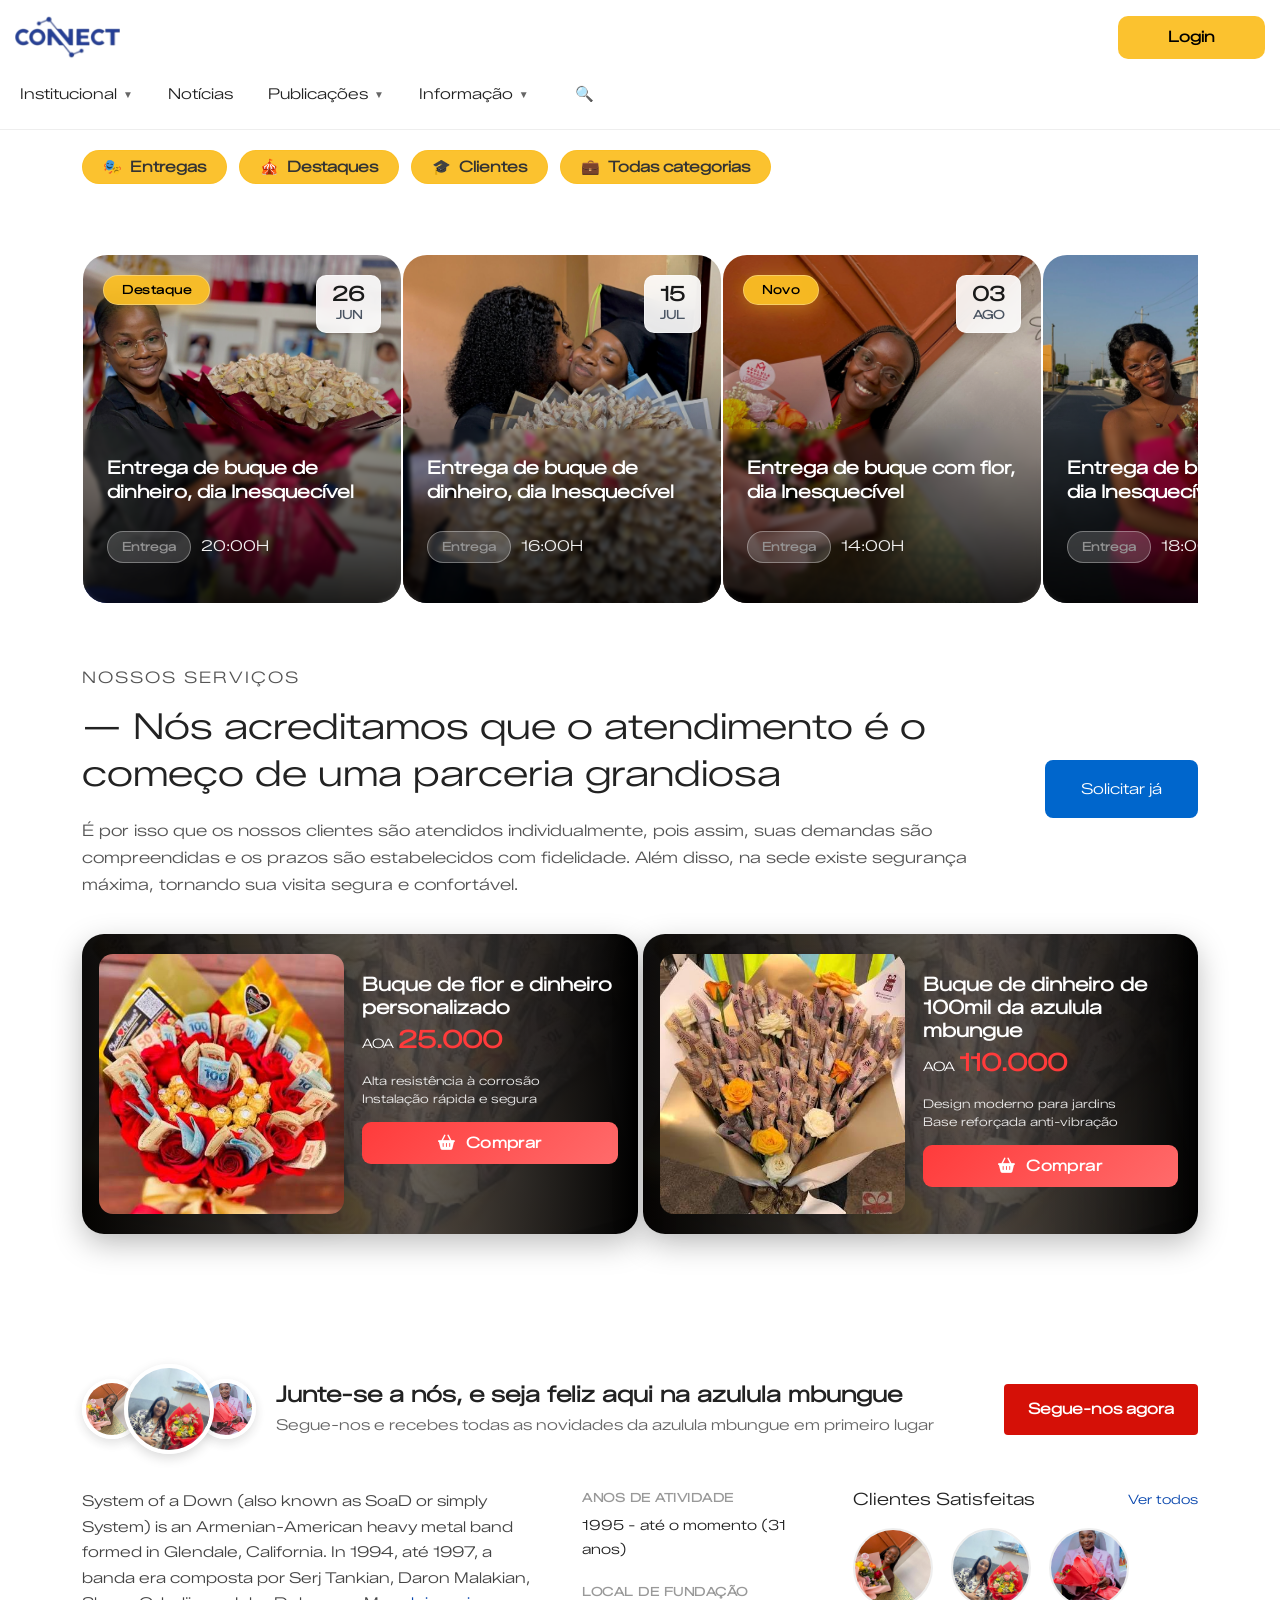
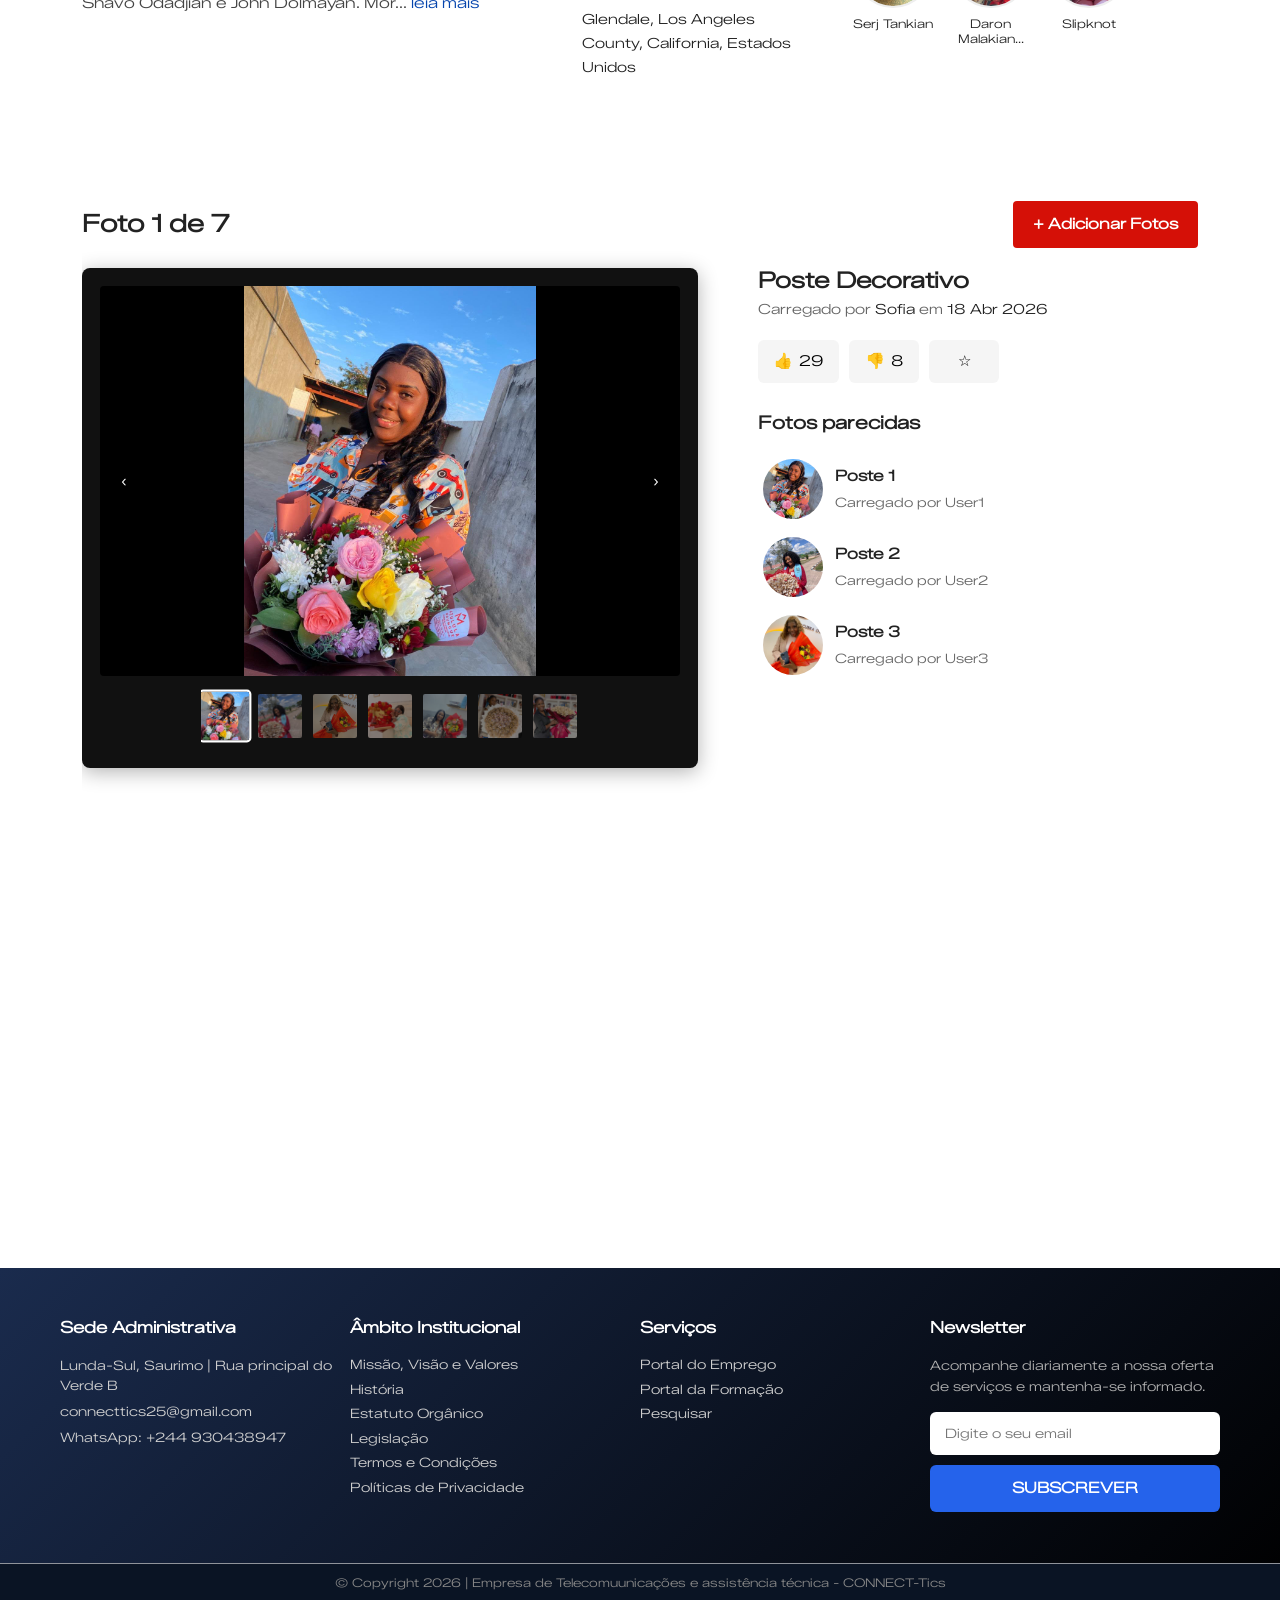
==== index.html @ 7c12ccb7 "Update index.html" ====
<!DOCTYPE html>
<html lang="pt">

<head>
    <meta charset="UTF-8">
    <meta name="viewport" content="width=device-width, initial-scale=1.0">
    <title>Azulula Mbunbue -site</title>
    <link rel="stylesheet" href="assets/css/main.css">

    <link rel="stylesheet" href="https://cdnjs.cloudflare.com/ajax/libs/font-awesome/6.5.0/css/all.min.css">
    <link rel="stylesheet" href="style.css">
</head>
</head>

<body>
    <!-------------------------------------------------------------------------
    -----Logo + Login----------- 
    --------------------------------------------------------------------------->
    <div class="top-bar">
        <div class="logo">
            <img src="assets/img/logo/connect.png" width="">
        </div>
        <button class="btn-login">Login</button>
    </div>





    <!-------------------------------------------------------------------------
    -----Menu + Pesquisa----------- 
    --------------------------------------------------------------------------->
    <div class="nav-bar">
        <button class="menu-btn" onclick="abrirMenu()">
            <span class="hamburger">☰</span>
            <span></span>
        </button>


        <!-------------------------------------------------------------------------
        -----Menu Horizontal Desktop - só aparece no PC----------- 
        --------------------------------------------------------------------------->
        <div class="menu-desktop">

            <div class="item">
                <button class="item-btn">Institucional <span class="arrow">▼</span></button>
                <div class="submenu">
                    <a href="#">Quem Somos</a>
                </div>
            </div>

            <div class="item">
                <button class="item-btn">Notícias</button>
            </div>

            <div class="item">
                <button class="item-btn">Publicações <span class="arrow">▼</span></button>
                <div class="submenu">
                    <a href="#">Legislações</a>
                    <a href="#">Agenda</a>
                </div>
            </div>

            <div class="item">
                <button class="item-btn">Informação <span class="arrow">▼</span></button>
                <div class="submenu">
                    <div class="item">
                        <button class="item-btn">Serviços para Empresa <span class="arrow">▶</span></button>
                        <div class="submenu"></div>
                    </div>
                    <div class="item">
                        <button class="item-btn">Serviços para Cidadão <span class="arrow">▶</span></button>
                        <div class="submenu">
                            <a href="#">Emprego ou Estágio</a>
                            <a href="#">Formação Profissional</a>
                            <a href="#">Carteira Profissional</a>
                        </div>
                    </div>
                    <div class="item">
                        <button class="item-btn">Serviços de Empreendedorismo <span class="arrow">▶</span></button>
                        <div class="submenu">
                            <a href="#">Serviços de Empreendedorismo e Inovação</a>
                            <a href="#">Rede de Centros de Empreendedorismo</a>
                        </div>
                    </div>
                </div>
            </div>

        </div>


        <!-------------------------------------------------------------------------
        -----Botão de pesquisar----------- 
        --------------------------------------------------------------------------->
        <button class="search-btn" onclick="toggleSearch()">🔍</button>
    </div>

    <!-------------------------------------------------------------------------
    -----Bloco de pesquisa - Modal----------- 
    --------------------------------------------------------------------------->
    <div class="search-block" id="searchBlock">
        <span class="search-close" id="closeSearch">&times;</span>

        <div class="search-wrapper">
            <h2>Olá, o que procuras aqui na azulula mbungue?</h2>

            <div class="search-box">
                <input type="text" class="search-input" placeholder="Escreve o que procuras?">
                <button class="search-icon-btn">🔍</button>
            </div>

            <div class="suggestions">
                <p>Como fazer o para ser cliente fiel neste portal?</p>
                <p>Como posso candidatar-me nesse portal?</p>
            </div>
        </div>
    </div>





    <!-------------------------------------------------------------------------
    -----Menu Lateral - só abre no tablet/celular----------- 
    --------------------------------------------------------------------------->
    <div class="overlay" id="overlay" onclick="fecharMenu(event)">
        <div class="menu-wrapper" onclick="event.stopPropagation()">

            <div class="menu-header">
                <div class="menu-title">MENU</div>
                <button class="close-btn" onclick="fecharMenu(event)">×</button>
            </div>

            <div class="menu-body">

                <div class="item">
                    <button class="item-btn" onclick="toggle(this)">Institucional <span class="arrow">▼</span></button>
                    <div class="submenu">
                        <a href="#">Quem Somos</a>
                    </div>
                </div>

                <div class="item">
                    <button class="item-btn" onclick="toggle(this)">Notícias <span class="arrow"
                            style="visibility:hidden">▼</span></button>
                </div>

                <div class="item">
                    <button class="item-btn" onclick="toggle(this)">Publicações <span class="arrow">▼</span></button>
                    <div class="submenu">
                        <a href="#">Legislações</a>
                        <a href="#">Agenda</a>
                    </div>
                </div>

                <div class="item">
                    <button class="item-btn" onclick="toggle(this)">Informaçao <span class="arrow">▼</span></button>
                    <div class="submenu">

                        <div class="item">
                            <button class="item-btn" onclick="toggle(this)">Serviços para Empresa <span
                                    class="arrow">▼</span></button>
                            <div class="submenu"></div>
                        </div>

                        <div class="item active">
                            <button class="item-btn" onclick="toggle(this)">Serviços para Cidadão <span
                                    class="arrow">▲</span></button>
                            <div class="submenu show">
                                <a href="#">Emprego ou Estágio</a>
                                <a href="#">Formação Profissional</a>
                                <a href="#">Carteira Profissional</a>
                            </div>
                        </div>

                        <div class="item">
                            <button class="item-btn" onclick="toggle(this)">Serviços de Empreendedorismo <span
                                    class="arrow">▼</span></button>
                            <div class="submenu">
                                <a href="#">Serviços de Empreendedorismo e Inovação</a>
                                <a href="#">Rede de Centros de Empreendedorismo</a>
                            </div>
                        </div>

                    </div>
                </div>

            </div>
        </div>
    </div>


    <!-------------------------------------------------------------------------
    -----Cointainer----------- 
    --------------------------------------------------------------------------->
    <div class="container">
        <!-------------------------------------------------------------------------
        -----Categorias Top----------- 
        --------------------------------------------------------------------------->
        <!-- Categorias deslizáveis -->
        <div class="categories-wrapper">
            <div class="categories" id="categories">
                <button class="cat-item active">
                    <span class="icon">🎭</span>
                    Entregas
                </button>
                <button class="cat-item">
                    <span class="icon">🎪</span>
                    Destaques
                </button>
                <button class="cat-item">
                    <span class="icon">🎓</span>
                    Clientes
                </button>
                <button class="cat-item">
                    <span class="icon">💼</span>
                    Todas categorias
                </button>
            </div>
        </div>



        <!-------------------------------------------------------------------------
        -----Cards post----------- 
        --------------------------------------------------------------------------->
        <section class="events-carousel">
            <div class="carousel-header">
                <h2></h2>
            </div>

            <div class="carousel-wrapper">
                <div class="carousel-track" id="carouselTrack">

                    <!-- CARD 1 -->
                    <div class="event-card">
                        <div class="card-image-wrapper">
                            <img src="assets/img/11.jpg"
                                alt="Festival de Jazz">
                        </div>
                        <div class="card-gradient"></div>
                        <span class="card-badge">Destaque</span>
                        <div class="card-date">
                            <span class="day">26</span>
                            <span class="month">JUN</span>
                        </div>
                        <div class="card-content">
                            <h3>Entrega de buque de dinheiro, dia Inesquecível</h3>
                            <div class="card-meta">
                                <span class="tag">Entrega</span>
                                <span>20:00H</span>
                            </div>
                        </div>
                    </div>

                    <!-- CARD 2 -->
                    <div class="event-card">
                        <div class="card-image-wrapper">
                            <img src="assets/img/12.jpg"
                                alt="Show Rock">
                        </div>
                        <div class="card-gradient"></div>
                        <div class="card-date">
                            <span class="day">15</span>
                            <span class="month">JUL</span>
                        </div>
                        <div class="card-content">
                            <h3>Entrega de buque de dinheiro, dia Inesquecível</h3>
                            <div class="card-meta">
                                <span class="tag">Entrega</span>
                                <span>16:00H</span>
                            </div>
                        </div>
                    </div>

                    <!-- CARD 3 -->
                    <div class="event-card">
                        <div class="card-image-wrapper">
                            <img src="assets/img/13.jpg"
                                alt="Festival">
                        </div>
                        <div class="card-gradient"></div>
                        <span class="card-badge">Novo</span>
                        <div class="card-date">
                            <span class="day">03</span>
                            <span class="month">AGO</span>
                        </div>
                        <div class="card-content">
                            <h3>Entrega de buque com flor, dia Inesquecível</h3>
                            <div class="card-meta">
                                <span class="tag">Entrega</span>
                                <span>14:00H</span>
                            </div>
                        </div>
                    </div>

                    <!-- CARD 4 -->
                    <div class="event-card">
                        <div class="card-image-wrapper">
                            <img src="assets/img/14.jpg" alt="Festa">
                        </div>
                        <div class="card-gradient"></div>
                        <div class="card-date">
                            <span class="day">20</span>
                            <span class="month">AGO</span>
                        </div>
                        <div class="card-content">
                            <h3>Entrega de buque de flor, dia Inesquecível</h3>
                            <div class="card-meta">
                                <span class="tag">Entrega</span>
                                <span>18:00H</span>
                            </div>
                        </div>
                    </div>

                </div>
            </div>

            <div class="carousel-dots" id="carouselDots"></div>
        </section>







        <div class="parceiros-fullone">
            <div class="parceiros-content p-contentOne">
                <div class="parceiros-texto">
                    <p class="tag">NOSSOS SERVIÇOS</p>
                    <h2>— Nós acreditamos que o atendimento é o começo de uma parceria grandiosa</h2>
                    <p>É por isso que os nossos clientes são atendidos individualmente, pois assim, suas demandas são
                        compreendidas e os prazos são estabelecidos com fidelidade. Além disso, na sede existe segurança
                        máxima, tornando sua visita segura e confortável.</p>
                </div>

                <button class="parceiros-btn" onclick="window.open('https://wa.me/+244930438947', '_blank')">
                    Solicitar já
                </button>
            </div>
        </div>







        <!-------------------------------------------------------------------------
        -----Cards post-gid----------- 
        --------------------------------------------------------------------------->
        <div class="post-grid">

            <!-- CARD 1: POSTE GALVANIZADO 9M -->
            <div class="post-card">
                <!-- Lado Esquerdo: Imagem -->
                <div class="post-image-wrap">
                    <div class="post-image-main">
                        <img id="mainImage1" src="assets/img/3.jpg" alt="Poste Galvanizado 9m">
                    </div>

                </div>

                <!-- Lado Direito: Conteúdo -->
                <div class="post-content">
                    <h2 class="post-title">Buque de flor e dinheiro personalizado</h2>
                    <p class="post-price">AOA <span>25.000</span></p>

                    <!--
                    <p class="post-section">Benefícios</p>
                    -->
                    <ul class="post-list">
                        <li>Alta resistência à corrosão</li>
                        <li>Instalação rápida e segura</li>
                    </ul>

                    <a href="https://wa.me/+244930438947?text=Olá! Quero fazer orçamento deste produto" target="_blank">
                        <button class="btn-post"> <i class="fa-solid fa-basket-shopping"></i> Comprar</button>
                    </a>
                </div>
            </div>

            <!-- CARD 2: POSTE DECORATIVO 6M -->
            <div class="post-card">
                <!-- Lado Esquerdo: Imagem -->
                <div class="post-image-wrap">
                    <div class="post-image-main">
                        <img id="mainImage2" src="assets/img/4.jpg" alt="Poste Decorativo 6m">
                    </div>

                </div>

                <!-- Lado Direito: Conteúdo -->
                <div class="post-content">
                    <h2 class="post-title">Buque de dinheiro de 100mil da azulula mbungue</h2>
                    <p class="post-price">AOA <span>110.000</span></p>

                    <!--
                    <p class="post-section">Benefícios</p>
                    -->
                    <ul class="post-list">
                        <li>Design moderno para jardins</li>
                        <li>Base reforçada anti-vibração</li>
                    </ul>

                    <a href="https://wa.me/+244930438947?text=Olá! Quero fazer orçamento deste produto" target="_blank">
                        <button class="btn-post"> <i class="fa-solid fa-basket-shopping"></i> Comprar</button>
                    </a>
                </div>
            </div>

        </div>





        <section class="lastfm-section">
            <div class="lastfm-header">
                <div class="avatar-grupo">
                    <img src="assets/img/13.jpg?img=7" alt="Cliente 1" class="avatar lateral">
                    <img src="assets/img/19.jpg?img=8" alt="Cliente principal" class="avatar centro">
                    <img src="assets/img/20.jpg?img=9" alt="Cliente 3" class="avatar lateral">
                </div>
                <div class="lastfm-titulo">
                    <h2>Junte-se a nós, e seja feliz aqui na azulula mbungue</h2>
                    <p>Segue-nos e recebes todas as novidades da azulula mbungue em primeiro lugar</p>
                </div>
                <button class="lastfm-btn">Segue-nos agora</button>
            </div>

            <div class="lastfm-conteudo">
                <div class="lastfm-texto">
                    <p>System of a Down (also known as SoaD or simply System) is an Armenian-American heavy metal band
                        formed in Glendale, California. In 1994, até 1997, a banda era composta por Serj Tankian, Daron
                        Malakian, Shavo Odadjian e John Dolmayan. Mor... <a href="#">leia mais</a></p>
                </div>

                <div class="lastfm-info">
                    <div class="info-item">
                        <strong>Anos de atividade</strong>
                        <span>1995 - até o momento (31 anos)</span>
                    </div>
                    <div class="info-item">
                        <strong>Local de fundação</strong>
                        <span>Glendale, Los Angeles County, California, Estados Unidos</span>
                    </div>
                </div>

                <div class="lastfm-parecido">
                    <div class="parecido-header">
                        <h3>Clientes Satisfeitas</h3>
                        <a href="#">Ver todos</a>
                    </div>
                    <div class="parecido-cards">
                        <div class="parecido-card">
                            <img src="assets/img/13.jpg?img=4" alt="Serj Tankian">
                            <p>Serj Tankian</p>
                        </div>
                        <div class="parecido-card">
                            <img src="assets/img/19.jpg?img=5" alt="Daron Malakian">
                            <p>Daron Malakian...</p>
                        </div>
                        <div class="parecido-card">
                            <img src="assets/img/20.jpg?img=6" alt="Slipknot">
                            <p>Slipknot</p>
                        </div>
                    </div>
                </div>
            </div>
        </section>

        <script>
            // Animação ao rolar
            const lastfmSection = document.querySelector('.lastfm-section');
            window.addEventListener('scroll', () => {
                const posicao = lastfmSection.getBoundingClientRect().top;
                const tela = window.innerHeight;
                if (posicao < tela - 150) {
                    lastfmSection.classList.add('aparecer');
                }
            });
        </script>












        <section class="foto-viewer">
            <!-- HEADER: só contador + botão -->
            <div class="foto-header">
                <h2 id="contador-fotos">Foto 1 de 8</h2>
                <button class="btn-add">+ Adicionar Fotos</button>
            </div>

            <!-- WRAPPER NOVO: isso que cria as 2 colunas no desktop -->
            <div class="foto-conteudo">

                <!-- ESQUERDA: CARD FIXO -->
                <div class="foto-principal-wrap">
                    <button class="seta seta-esq" onclick="mudarSlide(-1)">‹</button>
                    <img id="foto-principal" src="assets/img/13.jpg" alt="Foto principal">
                    <button class="seta seta-dir" onclick="mudarSlide(1)">›</button>

                    <div class="miniaturas-bottom">
                        <div class="miniaturas-scroll" id="miniaturas"></div>
                    </div>
                </div>

                <!-- DIREITA: INFO -->
                <div class="foto-info">
                    <h3 id="nome-foto">Poste Decorativo</h3>
                    <p class="upload-info">Carregado por <span id="user-upload">Sofia</span> em <span
                            id="data-upload">18 Abr
                            2026</span></p>

                    <div class="acoes">
                        <button class="btn-acao" onclick="darLike()">
                            <span id="icone-like">👍</span> <span id="count-like">29</span>
                        </button>
                        <button class="btn-acao" onclick="darDislike()">
                            <span id="icone-dislike">👎</span> <span id="count-dislike">8</span>
                        </button>
                        <button class="btn-acao" onclick="toggleFavorito()">
                            <span id="icone-fav">☆</span>
                        </button>
                    </div>

                    <h4>Fotos parecidas</h4>
                    <div class="fotos-parecidas" id="fotos-parecidas"></div>
                    <button class="mostrar-mais" onclick="mostrarMais()">Mostrar mais ↓</button>
                </div>

            </div>
        </section>

        <script>
            let fotoAtual = 0, favoritos = new Set(), likes = 29, dislikes = 8, userLike = 0;
            const pasta = 'assets/img/';

            // LISTA TUAS 4 FOTOS AQUI COM O NOME EXATO
            const fotos = [
                pasta + '15.jpg',
                pasta + '16.jpg',
                pasta + '17.jpg',
                pasta + '18.jpg',
                pasta + '19.jpg',
                pasta + '10.jpg',
                pasta + '11.jpg'
            ];

            const mini = document.getElementById('miniaturas');
            const parecidas = document.getElementById('fotos-parecidas');
            const principal = document.getElementById('foto-principal');
            const contador = document.getElementById('contador-fotos');
            const btnMais = document.querySelector('.mostrar-mais');

            function att() {
                principal.src = fotos[fotoAtual];
                contador.textContent = `Foto ${fotoAtual + 1} de ${fotos.length}`;
                mini.innerHTML = fotos.map((u, i) =>
                    `<img src="${u}" class="mini${i == fotoAtual ? ' ativa' : ''}" onclick="fotoAtual=${i};att()">`
                ).join('');
            }

            // 3 fotos parecidas pegando das próprias fotos
            parecidas.innerHTML = [0, 1, 2].map(i => `
                <div class="parecida-item">
                <img src="${fotos[i]}">
                <div><strong>Poste ${i + 1}</strong><small>Carregado por User${i + 1}</small></div>
                </div>
                `).join('');

            if (btnMais) btnMais.style.display = 'none';

            window.mudarSlide = d => { fotoAtual = (fotoAtual + d + fotos.length) % fotos.length; att(); }
            window.darLike = () => { userLike == 1 ? likes-- : (userLike == -1 && dislikes--, likes++, userLike = 1); attCont(); }
            window.darDislike = () => { userLike == -1 ? dislikes-- : (userLike == 1 && likes--, dislikes++, userLike = -1); attCont(); }
            window.toggleFavorito = () => { favoritos.has(fotoAtual) ? favoritos.delete(fotoAtual) : favoritos.add(fotoAtual); document.getElementById('icone-fav').textContent = favoritos.has(fotoAtual) ? '★' : '☆'; }
            function attCont() { document.getElementById('count-like').textContent = likes; document.getElementById('count-dislike').textContent = dislikes; }

            att(); attCont();
        </script>











    </div>






















    <div class="parceiros-full">
        <div class="parceiros-content">
            <div class="parceiros-texto">
                <p class="tag">NOSSOS PARCEIROS</p>
                <h2>— Nós acreditamos que o atendimento é o começo de uma parceria grandiosa</h2>
                <p>É por isso que os nossos clientes são atendidos individualmente, pois assim, suas demandas são
                    compreendidas e os prazos são estabelecidos com fidelidade. Além disso, na sede existe segurança
                    máxima, tornando sua visita segura e confortável.</p>
            </div>

            <button class="parceiros-btn" onclick="window.open('https://wa.me/+244930438947', '_blank')">
                Agendar uma visita
            </button>
        </div>
    </div>
    <!-------------------------------------------------------------------------
    -----Footer----------- 
    --------------------------------------------------------------------------->
    <footer class="footer">
        <div class="footer-container">

            <!-- Coluna 1: Sede Administrativa -->
            <div class="footer-col">
                <h4>Sede Administrativa</h4>
                <ul>
                    <li><span class="icon"></span>Lunda-Sul, Saurimo | Rua principal do Verde B</li>
                    <li><span class="icon"></span>connecttics25@gmail.com</li>
                    <li><span class="icon"></span>WhatsApp: +244 930438947</li>
                </ul>
            </div>

            <!-- Coluna 2: Âmbito Institucional -->
            <div class="footer-col">
                <h4>Âmbito Institucional</h4>
                <ul>
                    <li><a href="#">Missão, Visão e Valores</a></li>
                    <li><a href="#">História</a></li>
                    <li><a href="#">Estatuto Orgânico</a></li>
                    <li><a href="#">Legislação</a></li>
                    <li><a href="#">Termos e Condições</a></li>
                    <li><a href="#">Políticas de Privacidade</a></li>
                </ul>
            </div>

            <!-- Coluna 3: Serviços -->
            <div class="footer-col">
                <h4>Serviços</h4>
                <ul>
                    <li><a href="#">Portal do Emprego</a></li>
                    <li><a href="#">Portal da Formação</a></li>
                    <li><a href="#" onclick="toggleSearch()">Pesquisar</a></li>
                </ul>
            </div>

            <!-- Coluna 4: Newsletter + Redes -->
            <div class="footer-col">
                <h4>Newsletter</h4>
                <p>Acompanhe diariamente a nossa oferta de serviços e mantenha-se informado.</p>

                <form class="newsletter-form" onsubmit="alert('Subscrito com sucesso!'); return false;">
                    <input type="email" placeholder="Digite o seu email" required>
                    <button type="submit">SUBSCREVER</button>
                </form>

            </div>

        </div>

        <!-- Logos e Copyright -->
        <div class="footer-bottom">
            <div class="copyright">
                © Copyright 2026 | Empresa de Telecomuunicações e assistência técnica - CONNECT-Tics
            </div>
        </div>
    </footer>

    <script src="assets/js/site.js"></script>
</body>

</html>




<style>
    .post-card {
        opacity: 0;
        /* começa invisível */
        transform: translateY(40px);
        /* começa 40px pra baixo */
        transition: all 0.6s ease;
        /* anima devagar */
    }

    .post-card.aparecer {
        opacity: 1;
        /* fica visível */
        transform: translateY(0);
        /* volta pro lugar */
    }














    .parceiros-full {
        opacity: 0;
        transform: translateY(30px);
        transition: all 0.8s ease;

        /* Quebra a container e ocupa tela toda */
        -width: 100vw;
        -margin-left: calc(-50vw + 50%);
        -margin-right: calc(-50vw + 50%);

        /* IMAGEM DE FUNDO + DEGRADÊ ESQUERDA > DIREITA */
        background:
            linear-gradient(90deg, rgba(255, 232, 232, 0.95) 0%, rgba(255, 240, 224, 0.85) 60%, rgba(255, 240, 224, 0) 100%),
            url('assets/img/1.jpg') center/cover no-repeat;

        padding: 100px 0;
        -margin-top: 80px;
        -margin-bottom: 80px;
        position: relative;
    }

    .parceiros-full.aparecer {
        opacity: 1;
        transform: translateY(0);
    }

    .parceiros-full.aparecer {
        opacity: 1;
        transform: translateY(0);
    }

    .parceiros-fullone {
        opacity: 0;
        transform: translateY(30px);
        transition: all 0.8s ease;

        /* Quebra a container e ocupa tela toda */
        -width: 100vw;
        -margin-left: calc(-50vw + 50%);
        -margin-right: calc(-50vw + 50%);

        /* IMAGEM DE FUNDO + DEGRADÊ ESQUERDA > DIREITA */
        -background:
            linear-gradient(90deg, rgba(255, 232, 232, 0.95) 0%, rgba(255, 240, 224, 0.85) 60%, rgba(255, 240, 224, 0) 100%),
            url('assets/img/1.jpg') center/cover no-repeat;

        -padding: 100px 0;
        -margin-top: 80px;
        -margin-bottom: 80px;
        position: relative;
    }


    .parceiros-fullone.aparecer {
        opacity: 1;
        transform: translateY(0);
    }

    .parceiros-fullone.aparecer {
        opacity: 1;
        transform: translateY(0);
    }

    /* Conteúdo volta pro limite da tua .container */
    .p-contentOne {
        padding: 0 !important;
    }




    /* Conteúdo volta pro limite da tua .container */
    .parceiros-content {
        max-width: 1200px;
        margin: 0 auto;
        padding: 0 20px;
        display: flex;
        justify-content: space-between;
        align-items: center;
        gap: 50px;
    }

    .parceiros-texto {
        flex: 1;
    }

    .tag {
        font-size: 13px;
        letter-spacing: 2px;
        color: #999;
        margin-bottom: 12px;
    }

    .parceiros-texto h2 {
        font-size: 36px;
        font-weight: 400;
        line-height: 1.3;
        color: #222;
        margin-bottom: 20px;
    }

    .parceiros-texto p {
        font-size: 16px;
        line-height: 1.7;
        color: #555;
    }

    .parceiros-btn {
        background: #0066cc;
        color: #fff;
        border: none;
        padding: 18px 36px;
        border-radius: 8px;
        font-size: 16px;
        font-weight: 500;
        cursor: pointer;
        transition: 0.3s;
        flex-shrink: 0;
    }

    .parceiros-btn:hover {
        background: #004a99;
        transform: translateY(-3px);
    }

    /* Mobile */
    @media (max-width: 768px) {
        .parceiros-content {
            flex-direction: column;
            text-align: left;
            align-items: flex-start;
        }

        .parceiros-full {
            padding: 60px 0;
        }
    }











    .lastfm-section {
        opacity: 0;
        transform: translateY(50px);
        transition: all 0.7s ease;
        -background: #fafafa;
        padding: 50px 0;
        margin: 0;
        border-radius: 8px;
        max-width: 1200px;
        margin-left: auto;
        margin-right: auto;
        box-sizing: border-box;
    }

    .lastfm-section.aparecer {
        opacity: 1;
        transform: translateY(0);
    }

    /* HEADER */
    .lastfm-header {
        display: flex;
        align-items: center;
        gap: 20px;
        margin-bottom: 35px;
        flex-wrap: wrap;
    }

    .lastfm-titulo {
        flex: 1;
        min-width: 250px;
    }

    .lastfm-titulo h2 {
        font-size: 22px;
        margin: 0 0 6px 0;
        color: #222;
        font-weight: 600;
    }

    .lastfm-titulo p {
        font-size: 15px;
        color: #666;
        margin: 0;
    }

    .lastfm-btn {
        background: #d51007;
        color: #fff;
        border: none;
        padding: 14px 24px;
        border-radius: 4px;
        font-weight: 600;
        font-size: 13px;
        cursor: pointer;
        transition: 0.3s;
        white-space: nowrap;
    }

    .lastfm-btn:hover {
        background: #b80e06;
        transform: translateY(-2px);
    }

    /* AVATARES - meio maior */
    .avatar-grupo {
        display: flex;
        align-items: center;
        position: relative;
        height: 90px;
        flex-shrink: 0;
    }

    .avatar {
        border-radius: 50%;
        border: 4px solid #fff;
        object-fit: cover;
        box-shadow: 0 4px 12px rgba(0, 0, 0, 0.15);
        position: relative;
        transition: all 0.3s ease;
    }

    .avatar.centro {
        width: 90px;
        height: 90px;
        z-index: 3;
    }

    .avatar.lateral {
        width: 60px;
        height: 60px;
        z-index: 2;
        opacity: 0.85;
    }

    .avatar.lateral:first-child {
        margin-right: -18px;
    }

    .avatar.lateral:last-child {
        margin-left: -18px;
    }

    /* CONTEÚDO 3 COLUNAS */
    .lastfm-conteudo {
        display: grid;
        grid-template-columns: 2fr 1fr 1.5fr;
        gap: 40px;
    }

    .lastfm-texto p {
        font-size: 15px;
        line-height: 1.7;
        color: #444;
        margin: 0;
    }

    .lastfm-texto a {
        color: #0645ad;
        text-decoration: none;
    }

    .lastfm-texto a:hover {
        text-decoration: underline;
    }

    .info-item {
        margin-bottom: 22px;
    }

    .info-item strong {
        display: block;
        font-size: 12px;
        color: #999;
        margin-bottom: 6px;
        text-transform: uppercase;
        letter-spacing: 0.5px;
    }

    .info-item span {
        font-size: 14px;
        color: #222;
        line-height: 1.5;
    }

    /* PARECIDO COM */
    .parecido-header {
        display: flex;
        justify-content: space-between;
        align-items: center;
        margin-bottom: 18px;
    }

    .parecido-header h3 {
        font-size: 17px;
        margin: 0;
        color: #222;
    }

    .parecido-header a {
        font-size: 13px;
        color: #0645ad;
        text-decoration: none;
    }

    .parecido-cards {
        display: flex;
        gap: 18px;
        flex-wrap: wrap;
    }

    .parecido-card {
        text-align: center;
        cursor: pointer;
        transition: 0.3s;
    }

    .parecido-card img {
        width: 80px;
        height: 80px;
        border-radius: 50%;
        object-fit: cover;
        margin-bottom: 8px;
        border: 2px solid #eee;
    }

    .parecido-card p {
        font-size: 12px;
        color: #222;
        margin: 0;
        max-width: 80px;
        line-height: 1.3;
    }

    .parecido-card:hover {
        transform: translateY(-6px);
    }

    /* RESPONSIVO TABLET */
    @media (max-width: 900px) {
        .lastfm-conteudo {
            grid-template-columns: 1fr;
            gap: 30px;
        }

        .lastfm-header {
            flex-direction: column;
            align-items: flex-start;
            text-align: left;
        }

        .lastfm-btn {
            width: 100%;
            margin-top: 15px;
        }
    }

    /* RESPONSIVO MOBILE */
    @media (max-width: 480px) {
        .lastfm-section {
            padding: 30px 10px;
            margin: 0;
        }

        .avatar-grupo {
            height: 70px;
        }

        .avatar.centro {
            width: 70px;
            height: 70px;
        }

        .avatar.lateral {
            width: 45px;
            height: 45px;
        }

        .avatar.lateral:first-child {
            margin-right: -12px;
        }

        .avatar.lateral:last-child {
            margin-left: -12px;
        }

        .avatar {
            border: 3px solid #fff;
        }

        .lastfm-titulo h2 {
            font-size: 18px;
        }

        .parecido-cards {
            gap: 12px;
        }

        .parecido-card img {
            width: 65px;
            height: 65px;
        }
    }














    /*
    **********************************************************************************
    Galleria de foto
    **********************************************************************************
    */

    .foto-viewer {
        max-width: 100%;
        -margin: 50px auto;
        padding: 50px 0;
        width: 100%;
        overflow-x: hidden;
        -background-color: #0645ad;
    }

    /* HEADER: TÍTULO ESQUERDA + BOTÃO DIREITA */
    .foto-header {
        display: flex;
        justify-content: space-between;
        align-items: center;
        margin-bottom: 20px;
        gap: 20px;
        width: 100%;
    }

    .foto-header h2 {
        margin: 0;
        font-size: 24px;
        color: #222;
        font-weight: 600;
        text-align: left;
        flex: 1;
        min-width: 0;
    }

    .btn-add {
        background: #d51007;
        color: #fff;
        border: none;
        padding: 12px 20px;
        border-radius: 4px;
        font-weight: 600;
        font-size: 13px;
        cursor: pointer;
        transition: 0.3s;
        white-space: nowrap;
        flex-shrink: 0;
    }

    .btn-add:hover {
        background: #b80e06;
        transform: translateY(-1px);
    }

    /* WRAPPER GRID: DESKTOP 2 COLUNAS, MOBILE 1 COLUNA */
    .foto-conteudo {
        display: grid;
        grid-template-columns: 1fr 440px;
        gap: 60px;
        align-items: start;
        width: 100%;
        -background-color: #d51007;
    }

    /* CARD PRINCIPAL - 650x500 FIXO */
    .foto-principal-wrap {
        background: #111;
        border-radius: 8px;
        padding: 18px;
        position: relative;
        display: flex;
        flex-direction: column;
        align-items: center;
        width: 100%;
        max-width: 650px;
        height: 500px;
        max-height: 90vh;
        overflow: hidden;
        box-shadow: 0 4px 20px rgba(0, 0, 0, 0.3);
        margin: 0 auto;
    }

    #foto-principal {
        width: 100%;
        height: 390px;
        max-height: calc(100% - 73px);
        object-fit: contain;
        display: block;
        background: #000;
        border-radius: 4px;
        flex-shrink: 0;
    }

    /* SETAS DENTRO DO CARD */
    .seta {
        position: absolute;
        top: 213px;
        transform: translateY(-50%);
        background: rgba(0, 0, 0, 0.6);
        backdrop-filter: blur(4px);
        border: none;
        color: #fff;
        width: 40px;
        height: 40px;
        border-radius: 50%;
        font-size: 22px;
        cursor: pointer;
        z-index: 10;
        transition: 0.3s;
        display: flex;
        align-items: center;
        justify-content: center;
    }

    .seta:hover {
        background: rgba(0, 0, 0, 0.85);
        transform: translateY(-50%) scale(1.1);
    }

    .seta-esq { left: 22px; }
    .seta-dir { right: 22px; }

    /* MINIATURAS EMBAIXO */
    .miniaturas-bottom {
        width: 100%;
        height: 65px;
        margin-top: 8px;
        display: flex;
        align-items: center;
        justify-content: center;
        flex-shrink: 0;
    }

    .miniaturas-scroll {
        display: flex;
        gap: 7px;
        overflow-x: auto;
        height: 100%;
        align-items: center;
        padding: 5px 0;
        scrollbar-width: thin;
        scrollbar-color: #444 #222;
    }

    .miniaturas-scroll::-webkit-scrollbar { height: 4px; }
    .miniaturas-scroll::-webkit-scrollbar-thumb {
        background: #444;
        border-radius: 3px;
    }

    .mini {
        width: 48px;
        height: 48px;
        object-fit: cover;
        border-radius: 4px;
        cursor: pointer;
        opacity: 0.5;
        border: 2px solid transparent;
        transition: 0.2s;
        flex-shrink: 0;
    }

    .mini:hover { opacity: 0.8; }
    .mini.ativa {
        opacity: 1;
        border-color: #fff;
        transform: scale(1.1);
    }

    /* INFO DESKTOP - COLUNA DIREITA */
    .foto-info {
        text-align: left;
        min-width: 0;
        align-self: start;
        overflow-x: hidden;
    }

    .foto-info h3 {
        margin: 0 0 5px 0;
        font-size: 22px;
        color: #222;
        font-weight: 600;
        word-break: break-word;
    }

    .upload-info {
        color: #666;
        font-size: 14px;
        margin-bottom: 20px;
    }

    .upload-info span {
        color: #222;
        font-weight: 500;
    }

    .acoes {
        display: flex;
        gap: 10px;
        margin-bottom: 30px;
        justify-content: flex-start;
        flex-wrap: wrap;
    }

    .btn-acao {
        background: #f5f5f5;
        border: none;
        padding: 10px 16px;
        border-radius: 6px;
        cursor: pointer;
        font-size: 15px;
        transition: 0.2s;
        display: flex;
        align-items: center;
        gap: 6px;
        min-width: 70px;
        justify-content: center;
    }

    .btn-acao:hover { background: #e0e0e0; }

    .foto-info h4 {
        font-size: 18px;
        margin: 0 0 20px 0;
        color: #222;
        font-weight: 600;
    }

    /* FOTOS PARECIDAS - DESKTOP COLUNA VERTICAL COM SCROLL */
    .fotos-parecidas {
        display: flex;
        flex-direction: column;
        gap: 18px;
        max-height: 350px;
        overflow-y: auto;
        overflow-x: hidden;
        padding: 5px 8px 5px 5px; /* padding-left 5px pra não colar */
        margin-bottom: 10px;
        scrollbar-width: thin;
        scrollbar-color: #ccc #f5f5f5;
    }

    .fotos-parecidas::-webkit-scrollbar { width: 6px; }
    .fotos-parecidas::-webkit-scrollbar-track {
        background: #f5f5f5;
        border-radius: 3px;
        display: none !important;
    }
    .fotos-parecidas::-webkit-scrollbar-thumb {
        background: #ccc;
        border-radius: 3px;
        display: none !important;
    }
    .fotos-parecidas::-webkit-scrollbar-thumb:hover { 
        background: #999;
        display: none !important; 
    }

    .parecida-item {
        display: flex;
        gap: 12px;
        cursor: pointer;
        transition: 0.2s;
        align-items: center;
        text-align: left;
        min-width: 0;
        flex-shrink: 0;
        max-width: 100%;
    }

    .parecida-item:hover { opacity: 0.8; }

    .parecida-item img {
        width: 60px;
        height: 60px;
        border-radius: 50%;
        object-fit: cover;
        flex-shrink: 0;
    }

    .parecida-item div {
        flex: 1;
        min-width: 0;
        overflow: hidden;
    }

    .parecida-item strong {
        display: block;
        font-size: 15px;
        color: #222;
        margin-bottom: 3px;
        white-space: nowrap;
        overflow: hidden;
        text-overflow: ellipsis;
    }

    .parecida-item small { color: #666; font-size: 13px; }

    .mostrar-mais {
        background: none;
        border: none;
        color: #0645ad;
        cursor: pointer;
        margin-top: 15px;
        font-size: 14px;
        padding: 8px 0;
        text-align: left;
    }

    .mostrar-mais:hover { text-decoration: underline; }

    /* TABLET */
    @media (max-width: 1020px) {
        .foto-conteudo {
            grid-template-columns: 1fr;
            gap: 25px;
        }

        .foto-principal-wrap {
            max-width: 600px;
            height: 470px;
            margin: 0 auto;
        }

        #foto-principal { height: 365px; }
        .seta { top: 200px; }

        .foto-info {
            text-align: center;
            max-width: 600px;
            margin: 0 auto;
        }

        .acoes { justify-content: center; }
        .fotos-parecidas { align-items: center; max-height: 350px; }
        .parecida-item { justify-content: center; text-align: left; max-width: 400px; }
        .mostrar-mais { text-align: center; }
    }

    /* MOBILE - INFO DESCE PRA BAIXO */
    @media (max-width: 980px) {
        .foto-principal-wrap {
            width: 100%;
            max-width: 500px;
            height: 500px;
            margin: 0 auto;
        }

        #foto-principal { height: 390px; }
        .seta {
            top: 210px;
            width: 38px;
            height: 38px;
            font-size: 20px;
        }
        .seta-esq { left: 10px; }
        .seta-dir { right: 10px; }
    }

    /* MOBILE PEQUENO - CORRIGIDO CORTE DA PRIMEIRA IMAGEM */
    @media (max-width: 480px) {
        .foto-viewer {
            padding: 0;
            margin: 20px auto;
            max-width: 100%;
            overflow-x: hidden;
        }

        .foto-conteudo {
            grid-template-columns: 1fr;
            gap: 20px;
            width: 100%;
            max-width: 100%;
        }

        .foto-header {
            flex-direction: row;
            gap: 12px;
        }

        .foto-header h2 { font-size: 18px; flex: 1; }
        .btn-add { padding: 10px 14px; font-size: 12px; width: auto; }

        /* CARD QUADRADO RESPONSIVO */
        .foto-principal-wrap {
            width: 100%;
            max-width: 100%;
            height: auto;
            aspect-ratio: 1/1;
            max-height: 80vh;
            padding: 10px;
        }

        #foto-principal {
            width: 100%;
            height: 100%;
            max-height: calc(100% - 60px);
            object-fit: contain;
        }

        .seta {
            top: 50%;
            width: 34px;
            height: 34px;
            font-size: 18px;
        }
        .seta-esq { left: 5px; }
        .seta-dir { right: 5px; }

        .miniaturas-bottom { height: 50px; margin-top: 5px; }
        .mini { width: 38px; height: 38px; }

        /* INFO CENTRALIZADA NO MOBILE */
        .foto-info {
            text-align: center;
            align-self: center;
            width: 100%;
        }

        .foto-info h3 { font-size: 20px; text-align: center; }
        .upload-info { text-align: center; }
        .acoes { gap: 8px; justify-content: center; }
        .btn-acao { padding: 8px 12px; font-size: 14px; min-width: 60px; }
        .foto-info h4 { text-align: center; }

        /* FOTOS PARECIDAS - CARROSSEL SEM CORTAR A PRIMEIRA */
        .fotos-parecidas {
            flex-direction: row;
            gap: 18px;
            overflow-x: auto;
            overflow-y: hidden;
            padding: 10px 15px 15px 15px; /* padding-left 15px = primeira imagem inteira */
            max-width: 100%;
            scroll-snap-type: x mandatory;
            -webkit-overflow-scrolling: touch;
            justify-content: flex-start; /* mudou de center pra flex-start */
            scroll-padding-left: 15px; /* snap respeita o padding */
        }

        .fotos-parecidas::-webkit-scrollbar{
            display: none !important;
        }

        
        .fotos-parecidas::-webkit-scrollbar { height: 6px; }
        .fotos-parecidas::-webkit-scrollbar-thumb {
            background: #ddd;
            border-radius: 3px;
        }

        
        .parecida-item {
            flex-direction: column;
            gap: 8px;
            text-align: left;
            min-width: 160px; /* corrigi: tava 150 sem px */
            max-width: 160px;
            flex-shrink: 0;
            scroll-snap-align: start;
        }

        .parecida-item img {
            width: 160px; /* reduzi de 150px pra caber 3 na tela */
            height: 160px;
            border-radius: 50%;
            object-fit: cover;
        }

        .parecida-item strong {
            font-size: 13px;
            max-width: 120px; /* corrigi: tava 60px */
            white-space: nowrap;
            overflow: hidden;
            text-overflow: ellipsis;
        }

        .parecida-item small { font-size: 12px; }

        .mostrar-mais {
            margin-top: 10px;
            text-align: center;
            width: 100%;
            display: block;
        }
    }



















</style>
<script>
    window.addEventListener('scroll', function () {
        document.querySelectorAll('.post-card').forEach(card => {
            let posicao = card.getBoundingClientRect().top;
            let tela = window.innerHeight;

            if (posicao < tela - 100) { // quando card chega perto da tela
                card.classList.add('aparecer');
            }
        });
    });




    const parceirosFull = document.querySelector('.parceiros-full');

    window.addEventListener('scroll', () => {
        const posicao = parceirosFull.getBoundingClientRect().top;
        const tela = window.innerHeight;

        if (posicao < tela - 100) {
            parceirosFull.classList.add('aparecer');
        }
    });




    const parceirosFullone = document.querySelector('.parceiros-fullone');

    window.addEventListener('scroll', () => {
        const posicao = parceirosFullone.getBoundingClientRect().top;
        const tela = window.innerHeight;

        if (posicao < tela - 100) {
            parceirosFullone.classList.add('aparecer');
        }
    });










</script>
---- assets/css/main.css ----
@import url(bootstrap/bootstrap.min.css);
@import url(icon.min.css);

@font-face {
    font-family: 'myFonte-normal';
    src: url(font/zalando/static/ZalandoSansExpanded-Light.ttf);
    font-style: normal;
}

* {}

body {
    font-family: 'myFonte-normal' !important;
    background-color: #ffffff !important;

}

button {
    font-family: 'myFonte-normal' !important;
    font-size: 15px !important;
}

.fa {
    font-size: 15px !important;
}


.post-list li i {
    color: #00c6ff;
    margin-right: 8px;
    width: 16px;
}

.btn-post i {
    margin-right: 6px;
}























/*
**********************************************************************************
Header Menu
**********************************************************************************
*/

/* Topo: Logo + Login */
.top-bar {
    display: flex;
    justify-content: space-between;
    align-items: center;
    padding: 15px 15px 0 15px;
    -background: #816c6c;
}

.logo img {
    height: 45px;
}

.btn-login {
    background: rgba(251, 191, 36, 0.95);
    color: #000000;
    border: none;
    padding: 10px 50px;
    border-radius: 10px;
    font-size: 15px;
    font-weight: 600;
    cursor: pointer;
}

/* Segunda barra: Menu + Pesquisa */
.nav-bar {
    display: flex;
    justify-content: space-between;
    align-items: center;
    padding: 0 5px;
    -background: #ffffff;
    border-bottom: 1px solid #eee;
}

.menu-btn {
    display: flex;
    align-items: center;
    gap: 8px;
    background: none;
    border: none;
    font-size: 16px;
    font-weight: 500;
    color: #222;
    cursor: pointer;
}

.hamburger {
    font-size: 24px;
}

.search-btn {
    background: none;
    border: none;
    font-size: 24px;
    color: #1e3a6f;
    cursor: pointer;
}








/* Modal de pesquisa - fica por cima de tudo */
.search-block {
    display: none;
    position: fixed;
    z-index: 9999;
    left: 0;
    top: 0;
    width: 100%;
    height: 100%;
    background: rgba(0, 0, 0, 0.85);
    backdrop-filter: blur(6px);
    align-items: center;
    justify-content: center;
}

.search-block.show {
    display: flex;
    animation: fadeIn 0.3s ease;
}

.search-wrapper {
    background: #1e3a6f;
    width: 90%;
    max-width: 600px;
    border-radius: 16px;
    padding: 40px 20px 30px;
    position: relative;
}

.search-close {
    position: absolute;
    top: 15px;
    right: 20px;
    font-size: 35px;
    color: #fff;
    cursor: pointer;
    line-height: 1;
    transition: 0.2s;
}

.search-close:hover {
    color: #ff6b6b;
}

.search-block h2 {
    font-size: 24px;
    font-weight: 600;
    margin-bottom: 25px;
    line-height: 1.3;
    text-align: center;
    color: #fff;
}

.search-box {
    display: flex;
    gap: 12px;
    margin-bottom: 25px;
}

.search-input {
    flex: 1;
    padding: 16px 18px;
    border: none;
    border-radius: 8px;
    font-size: 15px;
    outline: none;
}

.search-icon-btn {
    width: 52px;
    height: 52px;
    border-radius: 50%;
    border: 2px solid #fff;
    background: transparent;
    color: #fff;
    font-size: 22px;
    cursor: pointer;
    flex-shrink: 0;
}

.suggestions {
    text-align: left;
}

.suggestions p {
    font-size: 14px;
    color: #e0e0e0;
    margin-bottom: 14px;
    cursor: pointer;
}

.suggestions p:hover {
    color: #fff;
    text-decoration: underline;
}

@keyframes fadeIn {
    from {
        opacity: 0;
    }

    to {
        opacity: 1;
    }
}












/* ===== MENU LATERAL IGUAL AO ANTERIOR ===== */
.overlay {
    display: none;
    position: fixed;
    top: 0;
    left: 0;
    width: 100%;
    height: 100%;
    -background: rgba(255, 255, 255, 0.582);
    -backdrop-filter: blur(5px);
    z-index: 999;
    -justify-content: center;
    align-items: flex-start;
    padding-top: 65px;
    padding-left: 35px;
}

.overlay.active {
    display: flex;
}

.menu-wrapper {
    width: 70%;
    max-width: 340px;
    margin-left: -15px;
    background: #fff;
    border-radius: 12px;
    overflow: hidden;
    box-shadow: 0 8px 25px rgba(0, 0, 0, 0.3);
    animation: aparecer 0.25s ease;
}

@keyframes aparecer {
    from {
        transform: scale(0.9);
        opacity: 0;
    }

    to {
        transform: scale(1);
        opacity: 1;
    }
}

.menu-header {
    padding: 16px 20px;
    border-bottom: 1px solid #e0e0e0;
    display: flex;
    justify-content: space-between;
    align-items: center;
}

.menu-title {
    font-weight: 600;
    color: #333;
    font-size: 13px;
    letter-spacing: 1.5px;
}

.close-btn {
    font-size: 24px;
    background: none;
    border: none;
    cursor: pointer;
    color: #999;
}

.menu-body {
    max-height: 70vh;
    overflow-y: auto;
    scrollbar-width: none;
    -ms-overflow-style: none;
}

.menu-body::-webkit-scrollbar {
    display: none;
}

.item {
    border-bottom: 1px solid #f0f0f0;
}

.item-btn {
    display: flex;
    justify-content: space-between;
    align-items: center;
    width: 100%;
    padding: 15px 22px 15px 20px;
    background: #fff;
    border: none;
    text-align: left;
    font-size: 14px;
    color: #333;
    cursor: pointer;
    text-transform: capitalize;
}

.item.active>.item-btn {
    background: #1e3a6f;
    color: #fff;
    font-weight: 500;
}

.arrow {
    font-size: 11px;
    color: #666;
}

.item.active>.item-btn .arrow {
    color: #fff;
}

.submenu {
    display: none;
    background: #fafafa;
}

.submenu.show {
    display: block;
}

.submenu a {
    display: block;
    padding: 12px 20px 12px 35px;
    text-decoration: none;
    color: #555;
    font-size: 13px;
    border-bottom: 1px solid #f5f5f5;
}

.submenu a::before {
    content: "• ";
    color: #999;
    margin-right: 5px;
}

/* Mobile */
@media (max-width: 480px) {
    .nav-bar {
        padding: 15px 0;
    }
    .logo img {
        height: 38px;
    }

    .btn-login {
        padding: 10px 22px;
        font-size: 14px;
    }
}

/*
**********************************************************************************
Menu Desktop Horizontal - PC COM CLICK
**********************************************************************************
*/
.menu-desktop {
    display: none;
}

@media (min-width: 769px) {
    .menu-btn {
        display: none !important;
    }

    .overlay {
        display: none !important;
    }

    .nav-bar {
        justify-content: flex-start;
        gap: 40px;
        padding: 15px 20px;
    }

    .menu-desktop {
        display: flex;
        gap: 35px;
        align-items: center;
    }

    .menu-desktop>.item {
        position: relative;
        border: none;
    }

    .menu-desktop .item-btn {
        background: transparent;
        padding: 8px 0;
        font-size: 15px;
        font-weight: 500;
        color: #222;
        text-transform: none;
        border: none;
        cursor: pointer;
    }

    .menu-desktop .item-btn:hover {
        color: #1e3a6f;
    }

    .menu-desktop .arrow {
        font-size: 10px;
        margin-left: 6px;
    }

    .menu-desktop .submenu {
        position: absolute;
        top: 100%;
        left: 0;
        background: #fff;
        box-shadow: 0 4px 15px rgba(0, 0, 0, 0.1);
        border-radius: 8px;
        min-width: 230px;
        padding: 8px 0;
        display: none !important;
        z-index: 1000;
        border: 1px solid #eee;
    }

    .menu-desktop .submenu.open {
        display: block !important;
    }

    .menu-desktop .submenu a {
        padding: 10px 20px;
        border: none;
        white-space: nowrap;
        display: block;
        text-decoration: none;
        color: #555;
        font-size: 13px;
    }

    .menu-desktop .submenu a:hover {
        background: #f5f8ff;
        color: #1e3a6f;
    }

    .menu-desktop .submenu .item-btn {
        font-size: 14px;
        padding: 10px 20px;
        width: 100%;
    }

    .menu-desktop .submenu .submenu {
        left: 100%;
        top: 0;
    }

    /* ===== SUBMENU INFORMAÇÃO ORGANIZADO ===== */
    .menu-desktop>.item:last-child .submenu {
        min-width: 260px;
        padding: 10px 0;
    }

    .menu-desktop>.item:last-child .submenu>.item {
        border: none;
        position: static;
    }

    .menu-desktop>.item:last-child .submenu>.item>.item-btn {
        width: 100%;
        text-align: left;
        padding: 10px 20px;
        font-size: 14px;
        color: #333;
        background: transparent;
        border: none;
        display: flex;
        justify-content: space-between;
        align-items: center;
    }

    .menu-desktop>.item:last-child .submenu>.item>.item-btn:hover {
        background: #f5f8ff;
        color: #1e3a6f;
    }

    .menu-desktop>.item:last-child .submenu>.item>.item-btn .arrow {
        font-size: 9px;
        margin-left: 10px;
        transition: 0.2s;
    }

    .menu-desktop>.item:last-child .submenu>.item>.submenu {
        top: 0;
        left: 100%;
        margin-left: 0;
        border-radius: 8px;
        min-width: 260px;
        box-shadow: 0 4px 20px rgba(0, 0, 0, 0.12);
        border: 1px solid #e5e7eb;
    }

    .menu-desktop>.item:last-child .submenu>.item>.submenu a {
        padding: 10px 20px;
        font-size: 13px;
        color: #555;
        display: block;
    }

    .menu-desktop>.item:last-child .submenu>.item>.submenu a:hover {
        background: #f0f4ff;
        color: #1e3a6f;
        padding-left: 24px;
    }

    .menu-desktop>.item:last-child .submenu>.item>.submenu a::before {
        content: "•";
        color: #3b82f6;
        margin-right: 8px;
        font-size: 12px;
    }
}

@media (max-width: 768px) {
    .menu-desktop {
        display: none !important;
    }

    .menu-btn {
        display: flex !important;
    }
}






























/*
**********************************************************************************
Categorias
**********************************************************************************
*/
.categories-wrapper {
    padding: 20px 0;
    overflow: hidden;
    -border-bottom: 1px solid #eee;
    -background: #00c6ff;
}

.categories {
    display: flex;
    gap: 12px;
    padding: 0;
    overflow-x: auto;
    scroll-behavior: smooth;
    -webkit-overflow-scrolling: touch;
    scrollbar-width: none;
}

.categories::-webkit-scrollbar {
    display: none;
}

.cat-item {
    display: flex;
    align-items: center;
    gap: 8px;
    padding: 5px 20px;
    background: rgba(251, 191, 36, 0.95);
    border: 1px solid rgba(251, 191, 36, 0.95);
    border-radius: 50px;
    font-size: 14px;
    font-weight: 600;
    color: #333;
    white-space: nowrap;
    cursor: pointer;
    transition: all 0.2s;
    flex-shrink: 0;
}

.cat-item.icon {
    font-size: 18px;
}

.cat-item:hover {
    background: #e8f0ff;
    border-color: #1e3a6f;
}

.cat-item.active {
    background: rgba(251, 191, 36, 0.95);
    -color: #fff;
}

/* Fade nas laterais pra indicar que tem mais */
.categories-wrapper {
    position: relative;
}

.categories-wrapper::before,
.categories-wrapper::after {
    content: '';
    position: absolute;
    top: 0;
    width: 40px;
    height: 100%;
    z-index: 2;
    pointer-events: none;
}

.categories-wrapper::before {
    left: 0;
    -background: linear-gradient(to right, #fff 0%, transparent 100%);
}

.categories-wrapper::after {
    right: 0;
    -background: linear-gradient(to left, #fff 0%, transparent 100%);
}





















/*
**********************************************************************************
Cards
**********************************************************************************
*/

.events-carousel {
    padding: 0;
    -background: linear-gradient(135deg, #667eea 0%, #764ba2 100%);
    overflow: visible;
    position: relative;
    width: 100%;
}

.events-carousel::before {
    content: '';
    position: absolute;
    top: 0;
    left: 0;
    right: 0;
    bottom: 0;
    -background: rgba(255, 255, 255, 0.05);
    -backdrop-filter: blur(40px);
    --webkit-backdrop-filter: blur(40px);
    z-index: 0;
}

.carousel-header {
    text-align: center;
    margin: 0 auto 30px;
    padding: 0 20px;
    position: relative;
    z-index: 1;
}

.carousel-header h2 {
    font-size: 28px;
    font-weight: 700;
    color: #fff;
    text-shadow: 0 2px 10px rgba(0, 0, 0, 0.3);
}

.carousel-wrapper {
    overflow: visible;
    padding: 0;
    position: relative;
    z-index: 1;
    width: 100%;
}

/* GAP SÓ NO MOBILE/TABLET */
.carousel-track {
    display: flex;
    gap: 0;
    padding: 20px 0;
    overflow-x: auto;
    overflow-y: visible;
    scroll-snap-type: x mandatory;
    scroll-behavior: smooth;
    -webkit-overflow-scrolling: touch;
    scrollbar-width: none;
    cursor: grab;
    width: 100%;
    perspective: 1000px;
}

.carousel-track:active {
    cursor: grabbing;
}

.carousel-track::-webkit-scrollbar {
    display: none;
}

@media (max-width: 1023px) {
    .carousel-track {
        gap: 30px;
        padding: 0 16px;
    }
}

/* CARD - SEM MARGIN AUTO */
.event-card {
    position: relative;
    width: 100vw;
    max-width: 400px;
    height: 480px;
    flex-shrink: 0;
    scroll-snap-align: center;
    cursor: pointer;
    transition: all 0.4s cubic-bezier(0.4, 0, 0.2, 1);
    transform-origin: center;

    background: rgba(255, 255, 255, 0.1);
    backdrop-filter: blur(12px) saturate(180%);
    -webkit-backdrop-filter: blur(12px) saturate(180%);
    border: 1px solid rgba(255, 255, 255, 0.2);
    -box-shadow:
        0 8px 32px rgba(0, 0, 0, 0.12),
        inset 0 1px 0 rgba(255, 255, 255, 0.3);
    border-radius: 24px;
    overflow: visible;
    z-index: 1;
}

/* Wrapper da imagem */
.card-image-wrapper {
    position: absolute;
    top: 0;
    left: 0;
    right: 0;
    bottom: 0;
    border-radius: 24px;
    overflow: hidden;
    z-index: 0;
}

/* HOVER - SÓ VEM PRA FRENTE, NÃO SOBE */
.event-card:hover {
    transform: scale(1.02);
    /* só aumenta um pouco, sem translateY */
    z-index: 9999;
    border: 1px solid rgba(255, 255, 255, 0.6);
    -box-shadow:
        0 30px 80px rgba(0, 0, 0, 0.5),
        0 0 0 2px rgba(255, 255, 255, 0.4),
        inset 0 1px 0 rgba(255, 255, 255, 0.7);
}

/* Cards vizinhos ficam atrás mas NÃO se mexem */
.carousel-track:has(.event-card:hover) .event-card:not(:hover) {
    opacity: 0.7;
    filter: blur(0.5px);
    transform: scale(0.98);
    /* só diminui um pouco, não sai do lugar */
}

.event-card img {
    width: 100%;
    height: 100%;
    object-fit: cover;
    position: absolute;
    top: 0;
    left: 0;
    transition: transform 0.6s cubic-bezier(0.4, 0, 0.2, 1);
    filter: brightness(0.85);
}

.event-card:hover img {
    transform: scale(1.08);
    filter: brightness(1);
}

.card-gradient {
    position: absolute;
    bottom: 0;
    left: 0;
    right: 0;
    height: 70%;
    background: linear-gradient(to top, rgba(0, 0, 0, 0.85) 0%, transparent 100%);
    z-index: 1;
    border-radius: 0 0 24px 24px;
    pointer-events: none;
    transition: opacity 0.4s;
}

.event-card:hover .card-gradient {
    opacity: 0.9;
}

.card-badge {
    position: absolute;
    top: 20px;
    left: 20px;
    background: rgba(251, 191, 36, 0.95);
    backdrop-filter: blur(8px);
    -webkit-backdrop-filter: blur(8px);
    color: #000;
    padding: 5px 18px;
    border-radius: 50px;
    font-size: 12px;
    font-weight: 700;
    letter-spacing: 0.5px;
    z-index: 3;
    border: 1px solid rgba(255, 255, 255, 0.3);
    box-shadow: 0 4px 20px rgba(251, 191, 36, 0.4);
    transition: all 0.3s;
}

.event-card:hover .card-badge {
    transform: scale(1.05);
    box-shadow: 0 8px 30px rgba(251, 191, 36, 0.6);
}

.card-date {
    position: absolute;
    top: 20px;
    right: 20px;
    background: rgba(255, 255, 255, 0.9);
    backdrop-filter: blur(12px);
    -webkit-backdrop-filter: blur(12px);
    border-radius: 10px;
    padding: 8px 15px;
    display: flex;
    flex-direction: column;
    align-items: center;
    z-index: 3;
    border: 1px solid rgba(255, 255, 255, 0.4);
    box-shadow: 0 4px 20px rgba(0, 0, 0, 0.1);
    transition: all 0.3s;
}

.event-card:hover .card-date {
    transform: scale(1.05);
}

.card-date .day {
    font-size: 20px;
    font-weight: 700;
    color: #1a1a1a;
    line-height: 1;
}

.card-date .month {
    font-size: 12px;
    font-weight: 600;
    color: #4b5563;
    text-transform: uppercase;
    margin-top: 2px;
}

.card-content {
    position: absolute;
    bottom: 0;
    left: 0;
    right: 0;
    padding: 28px 24px;
    z-index: 3;
    color: #fff;
    -background: rgba(0, 0, 0, 0.3);
    backdrop-filter: blur(2px) saturate(100%);
    -webkit-backdrop-filter: blur(2px) saturate(100%);
    -border-top: 1px solid rgba(255, 255, 255, 0.15);
    border-radius: 0 0 24px 24px;
    transition: all 0.3s;
}



.event-card:hover .card-content {
    background: rgba(0, 0, 0, 0.45);
}

.card-content h3 {
    font-size: 18px;
    font-weight: 700;
    line-height: 1.3;
    margin-bottom: 14px;
    display: -webkit-box;
    -webkit-line-clamp: 2;
    -webkit-box-orient: vertical;
    overflow: hidden;
}

.card-meta {
    display: flex;
    align-items: center;
    gap: 10px;
    font-size: 15px;
    font-weight: 500;
    opacity: 0.95;
}

.card-meta .tag {
    margin-top: 13px;
    background: rgba(255, 255, 255, 0.18);
    backdrop-filter: blur(8px);
    -webkit-backdrop-filter: blur(8px);
    border: 1.5px solid rgba(255, 255, 255, 0.35);
    padding: 6px 14px;
    border-radius: 50px;
    font-size: 12px;
    font-weight: 600;
    letter-spacing: 0.3px;
}

.carousel-dots {
    display: flex;
    justify-content: center;
    gap: 10px;
    margin-top: 40px;
    position: relative;
    z-index: 1;
}

.dot {
    width: 8px;
    height: 8px;
    border-radius: 50%;
    background: rgba(255, 255, 255, 0.4);
    backdrop-filter: blur(4px);
    cursor: pointer;
    transition: all 0.3s;
}

.dot.active {
    width: 28px;
    border-radius: 4px;
    background: #fff;
    box-shadow: 0 0 12px rgba(255, 255, 255, 0.7);
}

/* Responsivo */
@media (min-width: 768px) {
    .event-card {
        max-width: 420px;
        height: 500px;
    }
}

@media (min-width: 1024px) {
    .event-card {
        width: 320px;
        height: 350px;
    }

    .carousel-header h2 {
        font-size: 34px;
    }
}

@media (max-width: 480px) {
    .event-card {
        width: 92vw;
        height: 440px;
    }

    .event-card:hover {
        transform: scale(1.02);
        /* ainda menos no mobile */
    }
}














/*
**********************************************************************************
    Cards-post
**********************************************************************************
*/


/* Container dos 2 cards */
.post-grid {
    display: flex;
    gap: 5px;
    justify-content: center;
    padding: 20px 0 80px 0;
    -max-width: 900px;
    margin: 0 auto;
    -background-color: #00c6ff !important;
}

/* Card principal com efeito glass */
.post-card {
    flex: 0 1 560px;
    display: flex;
    gap: 18px;
    padding: 20px 20px 20px 55px;
    /* IMAGEM DE FUNDO + DEGRADÊ ESQUERDA > DIREITA */
    background:
        linear-gradient(90deg, rgba(0, 0, 0, 0.95) 0%, rgba(71, 69, 67, 0.85) 60%, rgb(0, 0, 0) 100%),
            url('../img/4.jpg') center/cover no-repeat;

    -backdrop-filter: blur(20px);
    -webkit-backdrop-filter: blur(20px);
    -border: 1px solid rgba(255, 255, 255, 0.18);
    border-radius: 22px;
    box-shadow: 0 10px 30px rgba(0, 0, 0, 0.25);
    color: #fff;
    overflow: visible;
    position: relative;
    transition: transform 0.3s;
}

.post-card:hover {
    transform: translateY(-5px);
}

/* ========================================
   COLUNA ESQUERDA: IMAGEM
   ======================================== */
.post-image-wrap {
    flex: 0 0 245px;
    margin-left: -38px;
    z-index: 2;
}

/* Imagem grande */
.post-image-main {
    border-radius: 14px;
    overflow: hidden;
    box-shadow: 0 12px 25px rgba(0, 0, 0, 0.10);
}

.post-image-main img {
    width: 100%;
    height: 260px;
    object-fit: cover;
    display: block;
}

/* Thumbnails abaixo */
.post-thumbs {
    display: flex;
    gap: 7px;
    margin-top: 12px;
    -padding: 8px;
    -background: rgba(105, 83, 83, 0.06);
    -backdrop-filter: blur(8px);
    border-radius: 10px;
    -border: 1px solid rgba(255, 255, 255, 0.12);
}

.post-thumbs img {
    width: 52px;
    height: 52px;
    object-fit: cover;
    border-radius: 6px;
    cursor: pointer;
    border: 2px solid transparent;
    opacity: 0.55;
    transition: all 0.25s;
}

.post-thumbs img:hover,
.post-thumbs img.active {
    opacity: 1;
    border-color: #00c6ff;
    transform: scale(1.08);
}

/* ========================================
   COLUNA DIREITA: CONTEÚDO
   ======================================== */
.post-content {
    flex: 1;
    margin-top: 20px;
}

.post-title {
    font-size: 19px;
    font-weight: 700;
    margin: 0 0 2px 0;
    line-height: 1.2;
}

.post-code {
    font-size: 11px;
    opacity: 0.6;
    margin-bottom: 8px;
}

.post-price {
    font-size: 13px;
    margin-bottom: 14px;
}

.post-price span {
    font-size: 24px;
    font-weight: bold;
    color: #ff3b3b;
}

.post-section {
    font-size: 10px;
    letter-spacing: 0.8px;
    opacity: 0.7;
    margin: 12px 0 6px 0;
    text-transform: uppercase;
}

/* Cores/Dots */
.post-colors {
    display: flex;
    gap: 7px;
    margin-bottom: 12px;
}

.color-dot {
    width: 22px;
    height: 22px;
    border-radius: 50%;
    border: 2px solid rgba(255, 255, 255, 0.35);
    cursor: pointer;
    transition: 0.2s;
}

.color-dot:hover {
    transform: scale(1.15);
}

/* Lista de benefícios */
.post-list {
    list-style: none;
    padding: 0;
    margin: 0 0 14px 0;
}

.post-list li {
    font-size: 12px;
    padding: 0;
    opacity: 0.9;
}

.post-list li::before {
    -content: "▸ ";
    color: #00c6ff;
    font-weight: bold;
    margin-right: 5px;
}

/* Botão */
.btn-post {
    width: 100%;
    padding: 10px;
    border: none;
    border-radius: 9px;
    background: linear-gradient(135deg, #ff3b3b, #ff6b6b);
    color: white;
    font-weight: 700;
    font-size: 13px;
    letter-spacing: 0.4px;
    cursor: pointer;
    transition: all 0.3s;
    text-decoration: none;
}

.btn-post:hover {
    transform: translateY(-2px);
    box-shadow: 0 5px 15px rgba(255, 59, 59, 0.4);
}

/* ========================================
   RESPONSIVO: MOBILE
   ======================================== */
@media (max-width: 880px) {
    .post-grid {
        flex-direction: column;
        align-items: center;
        padding: 40px 0;
    }

    .post-card {
        width: 100%;
        max-width: 480px;
        padding: 18px;
        flex-direction: column;
    }

    .post-image-wrap {
        margin-left: 0;
        flex: 1;
        max-width: 100%;
    }

    .post-image-main img {
        height: 240px;
    }

    .post-thumbs {
        justify-content: center;
    }
}

.icons {
    background-color: transparent !important;
}

/* ========================================
   RESPONSIVO: MOBILE COM SCROLL-X
   ======================================== */
@media (max-width: 880px) {
    .post-grid {
        display: flex;
        flex-direction: row; /* muda de column pra row */
        gap: 16px;
        padding: 40px 0;
        overflow-x: auto; /* ativa scroll horizontal */
        scroll-snap-type: x mandatory; /* trava o card no centro */
        -webkit-overflow-scrolling: touch; /* scroll suave no iPhone */
        justify-content: flex-start; /* alinha da esquerda */
        max-width: 100vw;
    }
    
    /* Esconde a barra de scroll feia */
    .post-grid::-webkit-scrollbar {
        display: none;
    }
    .post-grid {
        -ms-overflow-style: none;
        scrollbar-width: none;
    }

    .post-card {
        flex: 0 0 93.5vw; /* cada card ocupa 85% da tela */
        max-width: 400px;
        padding: 18px;
        flex-direction: column;
        scroll-snap-align: center; /* trava no meio da tela */
    }

    .post-image-wrap {
        margin-left: 0;
        flex: 1;
        max-width: 100%;
    }

    .post-image-main img {
        height: 240px;
    }

    .post-thumbs {
        justify-content: center;
    }
}









/*
**********************************************************************************
    Footer
**********************************************************************************
*/

.footer {
    background: linear-gradient(135deg, #1a2b4d 0%, #000000 100%);
    -background: linear-gradient(135deg, #1a2b4d 0%, #0d1a2e 100%);
    color: #fff;
    -margin-top: 50px;
}

.footer-container {
    max-width: 1200px;
    margin: 0 auto;
    display: grid;
    grid-template-columns: repeat(4, 1fr);
    gap: 0;
    padding: 50px 20px;
}

.footer-col h4 {
    font-size: 16px;
    font-weight: 600;
    margin-bottom: 18px;
}

.footer-col ul {
    list-style: none;
    padding: 0;
}

.footer-col ul li {
    font-size: 13px;
    color: #d0d0d0;
    margin-bottom: 5px;
    -line-height: 1.6;
}

.footer-col ul li .icon {
    -margin-right: 8px;
    font-size: 14px;
}

.footer-col ul li a {
    color: #d0d0d0;
    text-decoration: none;
    transition: 0.2s;
}

.footer-col ul li a:hover {
    color: #fff;
    text-decoration: underline;
}

.footer-col p {
    font-size: 13px;
    color: #b0b0b0;
    line-height: 1.6;
    margin-bottom: 15px;
}

.newsletter-form input {
    width: 100%;
    padding: 12px 15px;
    border: none;
    border-radius: 6px;
    font-size: 13px;
    margin-bottom: 10px;
    outline: none;
}

.newsletter-form button {
    width: 100%;
    padding: 12px;
    background: #2563eb;
    color: #fff;
    border: none;
    border-radius: 6px;
    font-size: 14px;
    font-weight: 600;
    cursor: pointer;
    transition: 0.2s;
}

.newsletter-form button:hover {
    background: #1e4fd1;
}

.social p {
    margin-top: 25px;
    margin-bottom: 12px;
    font-weight: 500;
}

.social-icons {
    display: flex;
    gap: 10px;
}

.icon-circle {
    width: 32px;
    height: 32px;
    background: #fff;
    color: #1a2b4d;
    border-radius: 50%;
    display: flex;
    align-items: center;
    justify-content: center;
    font-weight: bold;
    font-size: 14px;
    transition: 0.2s;
}

.icon-circle:hover {
    background: #2563eb;
    color: #fff;
}

.footer-bottom {
    border-top: 1px solid rgba(255, 255, 255, 0.541);
    padding: 10px 0;
    background: #0a1424;
}

.footer-logos {
    max-width: 1200px;
    margin: 0 auto 15px;
    display: flex;
    gap: 30px;
    align-items: center;
    padding: 0 20px;
    font-size: 11px;
    font-weight: 600;
    color: #aaa;
}

.copyright {
    text-align: center;
    font-size: 12px;
    color: #888;
    padding: 0 20px;
}

/* Responsivo */
@media (max-width: 900px) {
    .footer-container {
        grid-template-columns: repeat(2, 1fr);
        gap: 30px;
    }
}

@media (max-width: 600px) {
    .footer-container {
        grid-template-columns: 1fr;
        gap: 35px;
    }

    .footer-logos {
        flex-wrap: wrap;
        gap: 15px;
    }
}
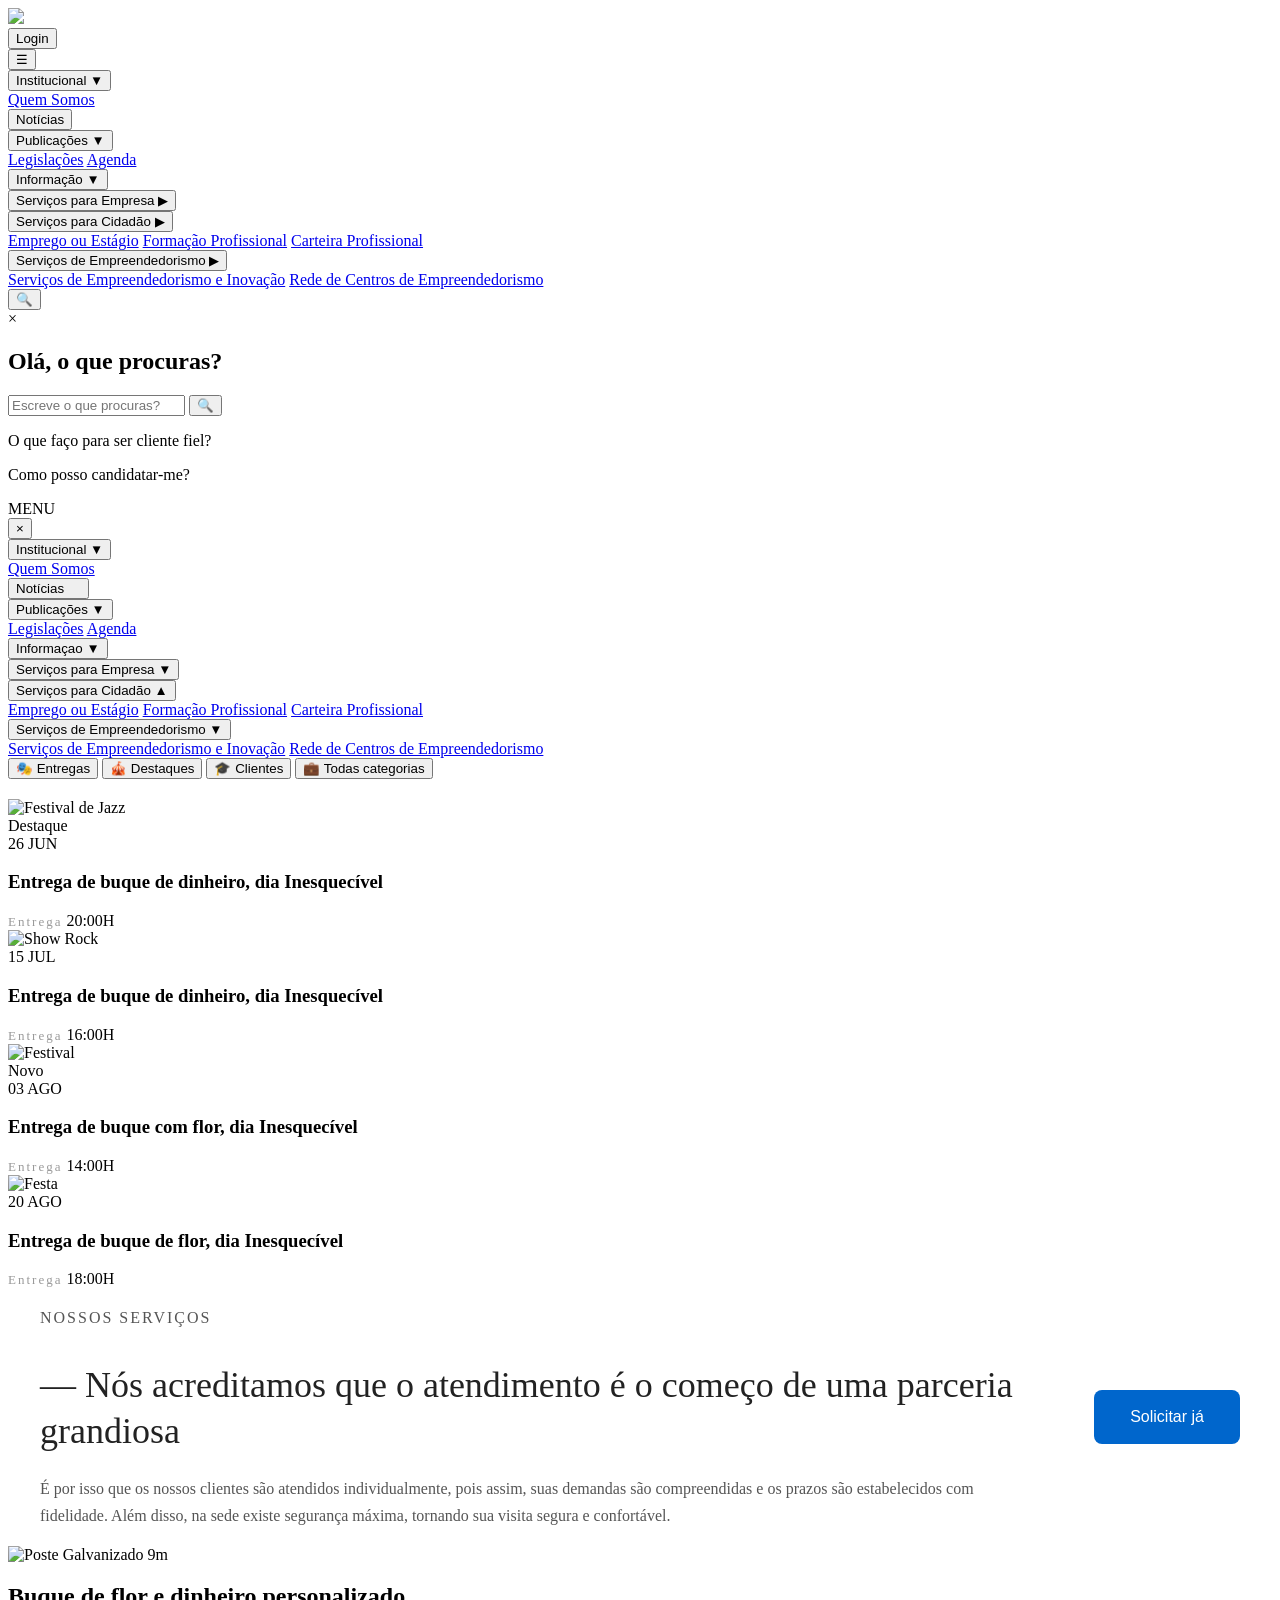
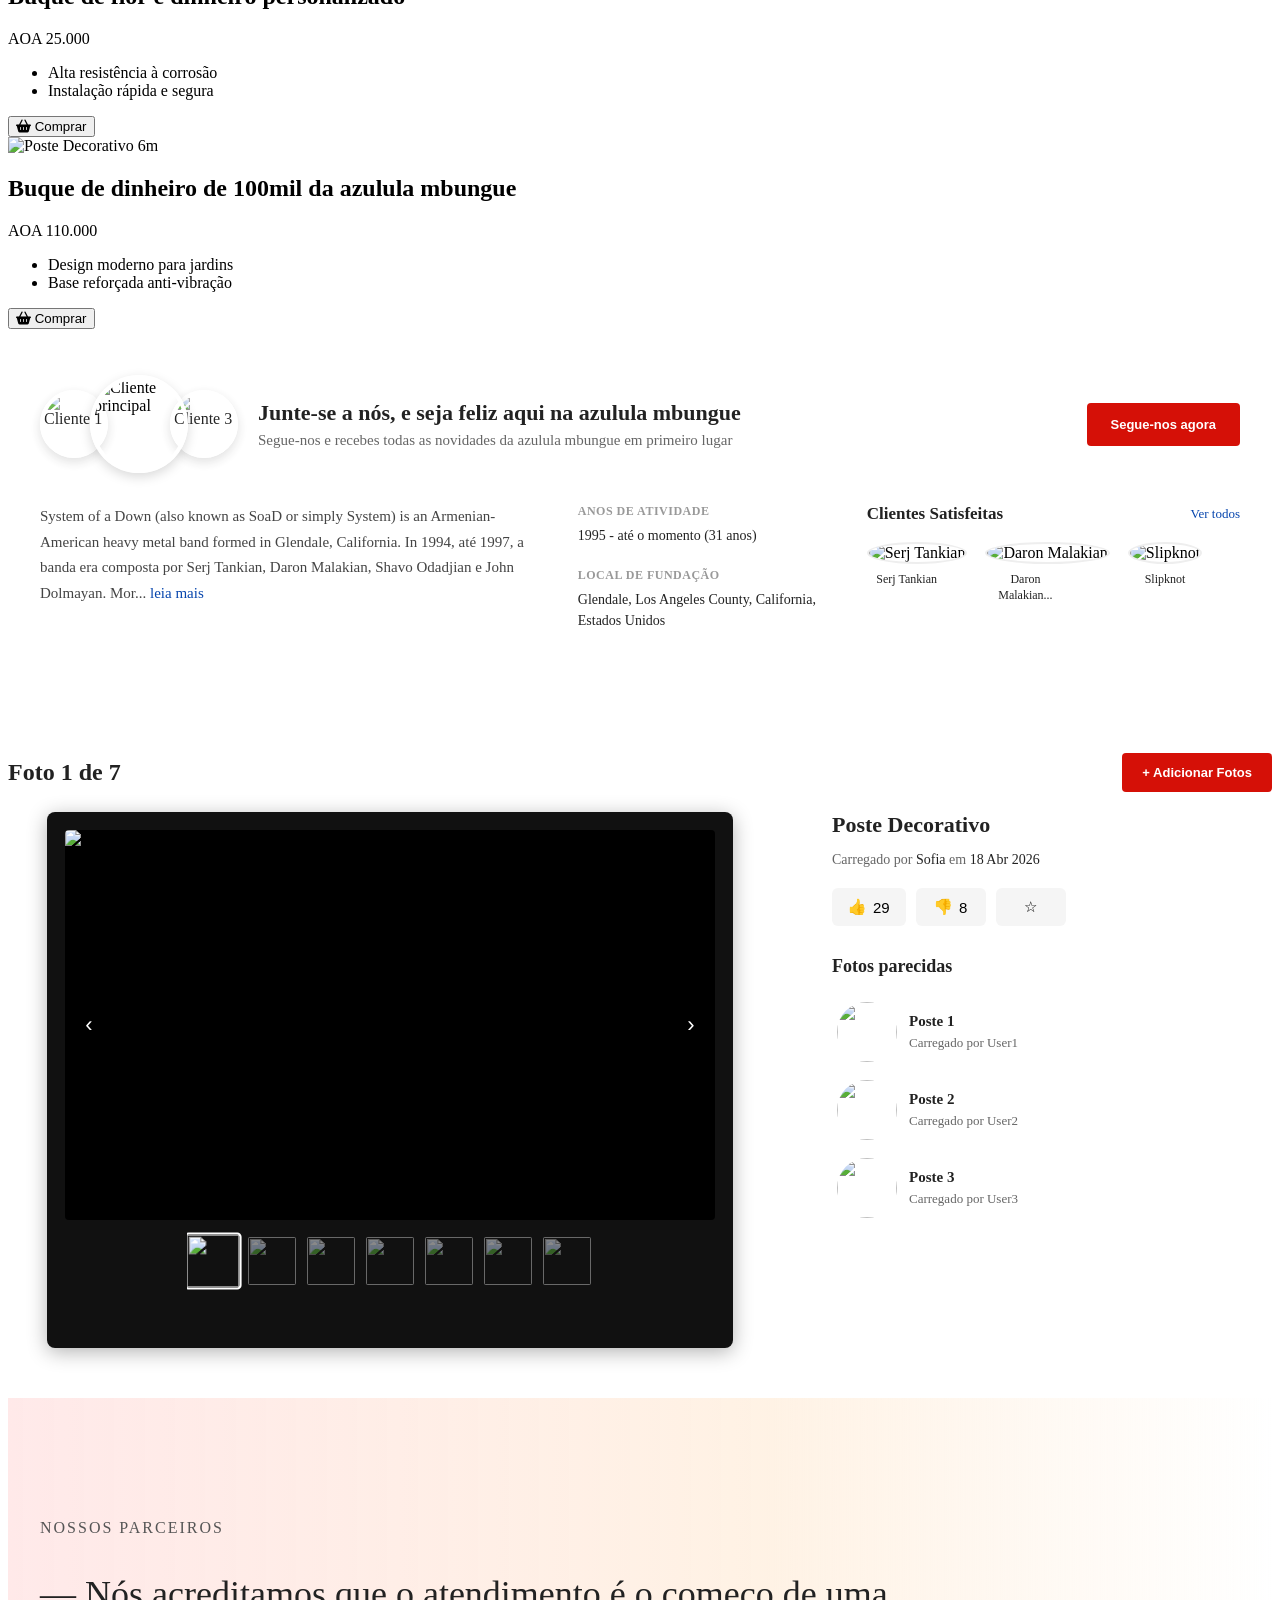
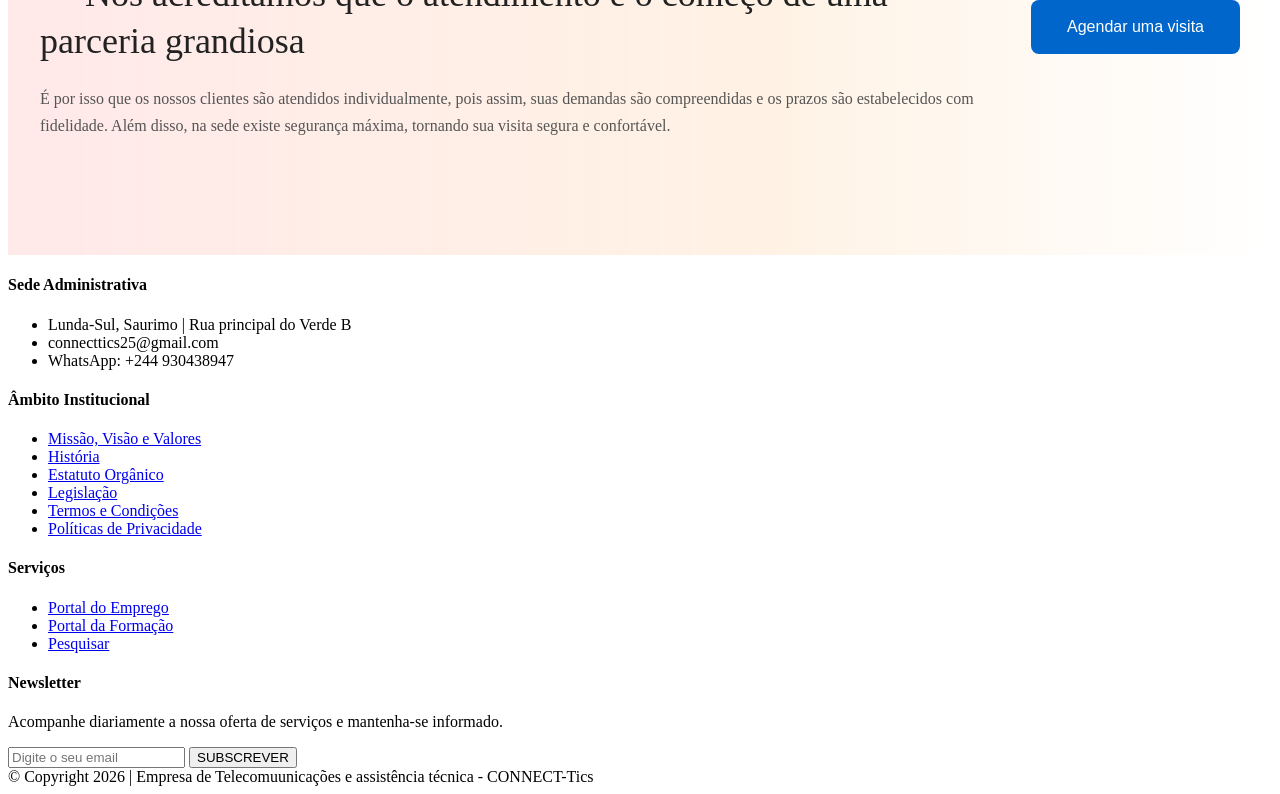
==== commit b34fdbdb: "Update index.html" ====
--- a/index.html
+++ b/index.html
@@ -5,7 +5,7 @@
     <meta charset="UTF-8">
     <meta name="viewport" content="width=device-width, initial-scale=1.0">
     <title>Azulula Mbunbue -site</title>
-    <link rel="stylesheet" href="assets/css/main.css">
+    <link rel="stylesheet" href="../static/assets/css/main.css">
 
     <link rel="stylesheet" href="https://cdnjs.cloudflare.com/ajax/libs/font-awesome/6.5.0/css/all.min.css">
     <link rel="stylesheet" href="style.css">
@@ -18,7 +18,7 @@
     --------------------------------------------------------------------------->
     <div class="top-bar">
         <div class="logo">
-            <img src="assets/img/logo/connect.png" width="">
+            <img src="../static/assets/img/logo/connect.png" width="">
         </div>
         <button class="btn-login">Login</button>
     </div>
@@ -102,7 +102,7 @@
         <span class="search-close" id="closeSearch">&times;</span>
 
         <div class="search-wrapper">
-            <h2>Olá, o que procuras aqui na azulula mbungue?</h2>
+            <h2>Olá, o que procuras?</h2>
 
             <div class="search-box">
                 <input type="text" class="search-input" placeholder="Escreve o que procuras?">
@@ -110,8 +110,8 @@
             </div>
 
             <div class="suggestions">
-                <p>Como fazer o para ser cliente fiel neste portal?</p>
-                <p>Como posso candidatar-me nesse portal?</p>
+                <p>O que faço para ser cliente fiel?</p>
+                <p>Como posso candidatar-me?</p>
             </div>
         </div>
     </div>
@@ -235,7 +235,7 @@
                     <!-- CARD 1 -->
                     <div class="event-card">
                         <div class="card-image-wrapper">
-                            <img src="assets/img/11.jpg"
+                            <img src="../static/assets/img/11.jpg"
                                 alt="Festival de Jazz">
                         </div>
                         <div class="card-gradient"></div>
@@ -256,7 +256,7 @@
                     <!-- CARD 2 -->
                     <div class="event-card">
                         <div class="card-image-wrapper">
-                            <img src="assets/img/12.jpg"
+                            <img src="../static/assets/img/12.jpg"
                                 alt="Show Rock">
                         </div>
                         <div class="card-gradient"></div>
@@ -276,7 +276,7 @@
                     <!-- CARD 3 -->
                     <div class="event-card">
                         <div class="card-image-wrapper">
-                            <img src="assets/img/13.jpg"
+                            <img src="../static/assets/img/13.jpg"
                                 alt="Festival">
                         </div>
                         <div class="card-gradient"></div>
@@ -297,7 +297,7 @@
                     <!-- CARD 4 -->
                     <div class="event-card">
                         <div class="card-image-wrapper">
-                            <img src="assets/img/14.jpg" alt="Festa">
+                            <img src="../static/assets/img/14.jpg" alt="Festa">
                         </div>
                         <div class="card-gradient"></div>
                         <div class="card-date">
@@ -357,7 +357,7 @@
                 <!-- Lado Esquerdo: Imagem -->
                 <div class="post-image-wrap">
                     <div class="post-image-main">
-                        <img id="mainImage1" src="assets/img/3.jpg" alt="Poste Galvanizado 9m">
+                        <img id="mainImage1" src="../static/assets/img/3.jpg" alt="Poste Galvanizado 9m">
                     </div>
 
                 </div>
@@ -386,7 +386,7 @@
                 <!-- Lado Esquerdo: Imagem -->
                 <div class="post-image-wrap">
                     <div class="post-image-main">
-                        <img id="mainImage2" src="assets/img/4.jpg" alt="Poste Decorativo 6m">
+                        <img id="mainImage2" src="../static/assets/img/4.jpg" alt="Poste Decorativo 6m">
                     </div>
 
                 </div>
@@ -419,9 +419,9 @@
         <section class="lastfm-section">
             <div class="lastfm-header">
                 <div class="avatar-grupo">
-                    <img src="assets/img/13.jpg?img=7" alt="Cliente 1" class="avatar lateral">
-                    <img src="assets/img/19.jpg?img=8" alt="Cliente principal" class="avatar centro">
-                    <img src="assets/img/20.jpg?img=9" alt="Cliente 3" class="avatar lateral">
+                    <img src="../static/assets/img/13.jpg?img=7" alt="Cliente 1" class="avatar lateral">
+                    <img src="../static/assets/img/19.jpg?img=8" alt="Cliente principal" class="avatar centro">
+                    <img src="../static/assets/img/20.jpg?img=9" alt="Cliente 3" class="avatar lateral">
                 </div>
                 <div class="lastfm-titulo">
                     <h2>Junte-se a nós, e seja feliz aqui na azulula mbungue</h2>
@@ -455,15 +455,15 @@
                     </div>
                     <div class="parecido-cards">
                         <div class="parecido-card">
-                            <img src="assets/img/13.jpg?img=4" alt="Serj Tankian">
+                            <img src="../static/assets/img/13.jpg?img=4" alt="Serj Tankian">
                             <p>Serj Tankian</p>
                         </div>
                         <div class="parecido-card">
-                            <img src="assets/img/19.jpg?img=5" alt="Daron Malakian">
+                            <img src="../static/assets/img/19.jpg?img=5" alt="Daron Malakian">
                             <p>Daron Malakian...</p>
                         </div>
                         <div class="parecido-card">
-                            <img src="assets/img/20.jpg?img=6" alt="Slipknot">
+                            <img src="../static/assets/img/20.jpg?img=6" alt="Slipknot">
                             <p>Slipknot</p>
                         </div>
                     </div>
@@ -507,7 +507,7 @@
                 <!-- ESQUERDA: CARD FIXO -->
                 <div class="foto-principal-wrap">
                     <button class="seta seta-esq" onclick="mudarSlide(-1)">‹</button>
-                    <img id="foto-principal" src="assets/img/13.jpg" alt="Foto principal">
+                    <img id="foto-principal" src="../static/assets/img/13.jpg" alt="Foto principal">
                     <button class="seta seta-dir" onclick="mudarSlide(1)">›</button>
 
                     <div class="miniaturas-bottom">
@@ -544,7 +544,7 @@
 
         <script>
             let fotoAtual = 0, favoritos = new Set(), likes = 29, dislikes = 8, userLike = 0;
-            const pasta = 'assets/img/';
+            const pasta = '../static/assets/img/';
 
             // LISTA TUAS 4 FOTOS AQUI COM O NOME EXATO
             const fotos = [
@@ -699,7 +699,7 @@
         </div>
     </footer>
 
-    <script src="assets/js/site.js"></script>
+    <script src="../static/assets/js/site.js"></script>
 </body>
 
 </html>
@@ -750,7 +750,7 @@
         /* IMAGEM DE FUNDO + DEGRADÊ ESQUERDA > DIREITA */
         background:
             linear-gradient(90deg, rgba(255, 232, 232, 0.95) 0%, rgba(255, 240, 224, 0.85) 60%, rgba(255, 240, 224, 0) 100%),
-            url('assets/img/1.jpg') center/cover no-repeat;
+            url('../static/assets/img/1.jpg') center/cover no-repeat;
 
         padding: 100px 0;
         -margin-top: 80px;
@@ -781,7 +781,7 @@
         /* IMAGEM DE FUNDO + DEGRADÊ ESQUERDA > DIREITA */
         -background:
             linear-gradient(90deg, rgba(255, 232, 232, 0.95) 0%, rgba(255, 240, 224, 0.85) 60%, rgba(255, 240, 224, 0) 100%),
-            url('assets/img/1.jpg') center/cover no-repeat;
+            url('../static/assets/img/1.jpg') center/cover no-repeat;
 
         -padding: 100px 0;
         -margin-top: 80px;
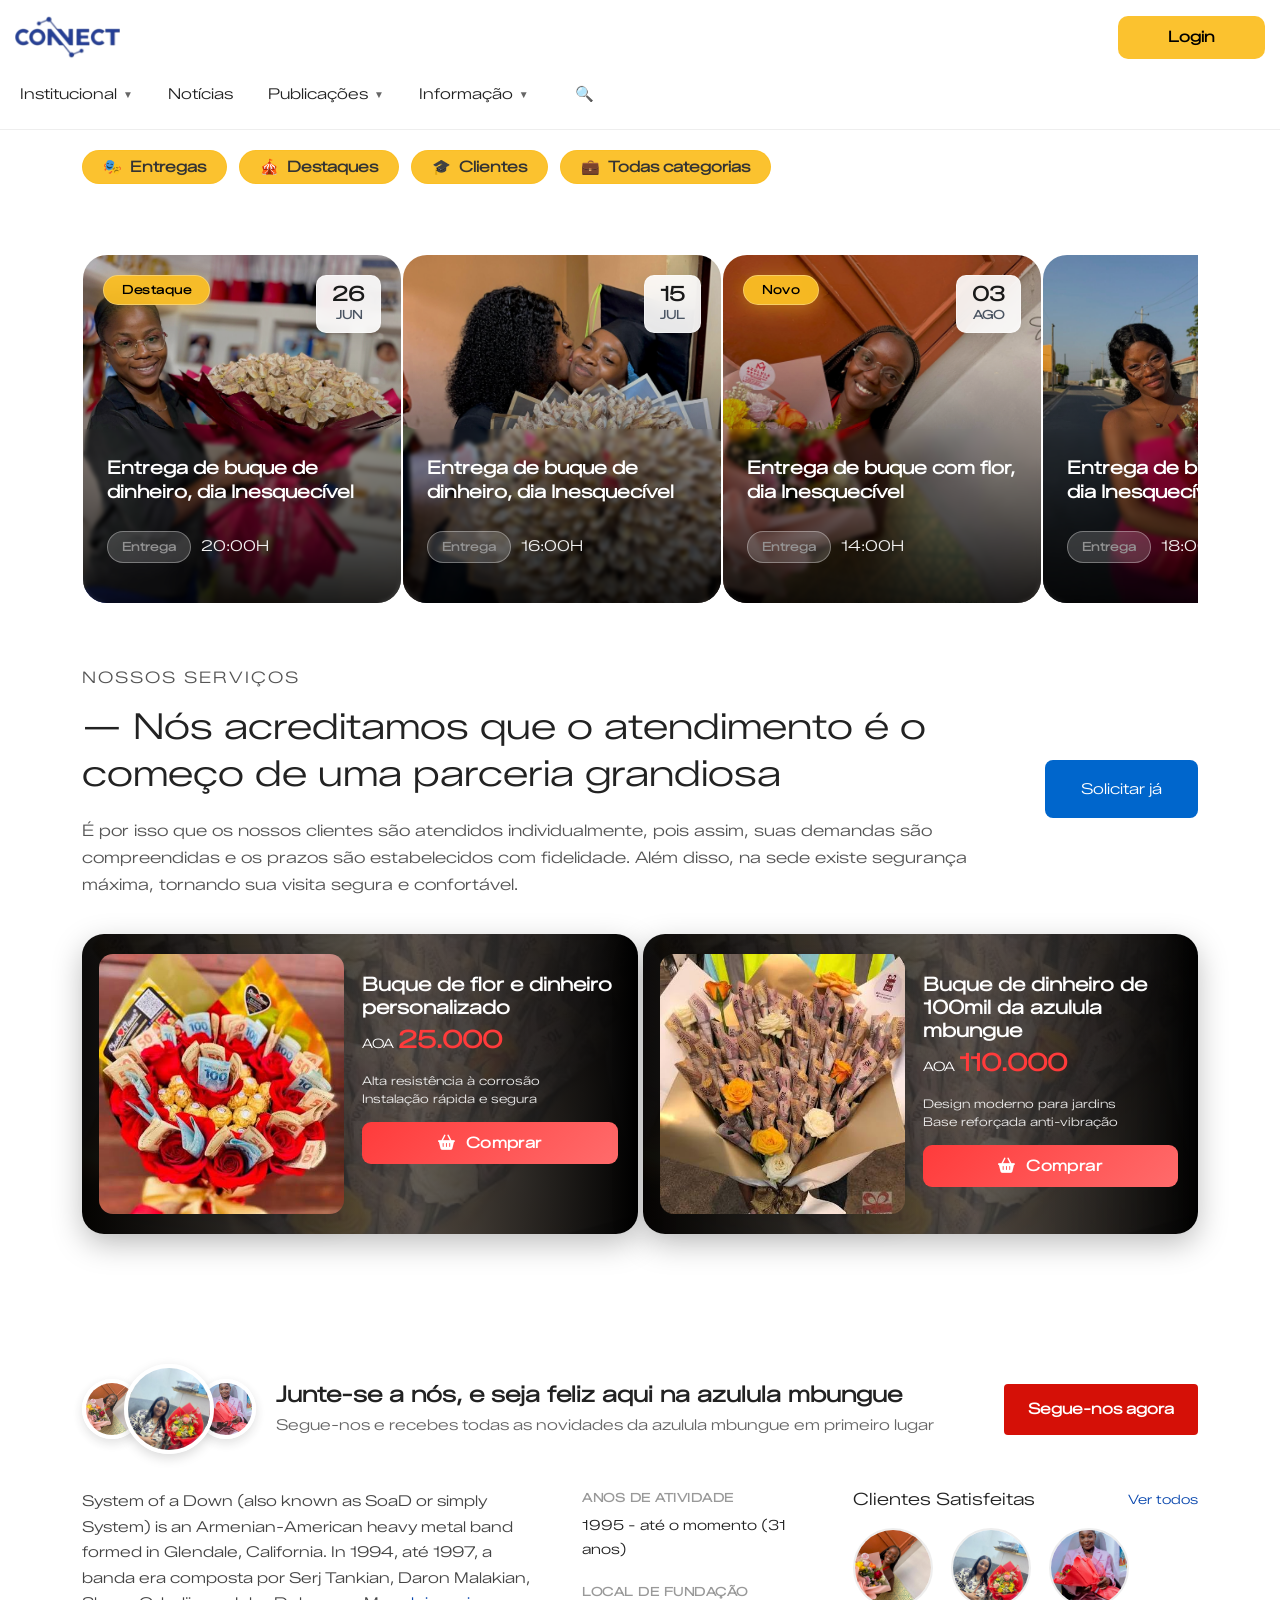
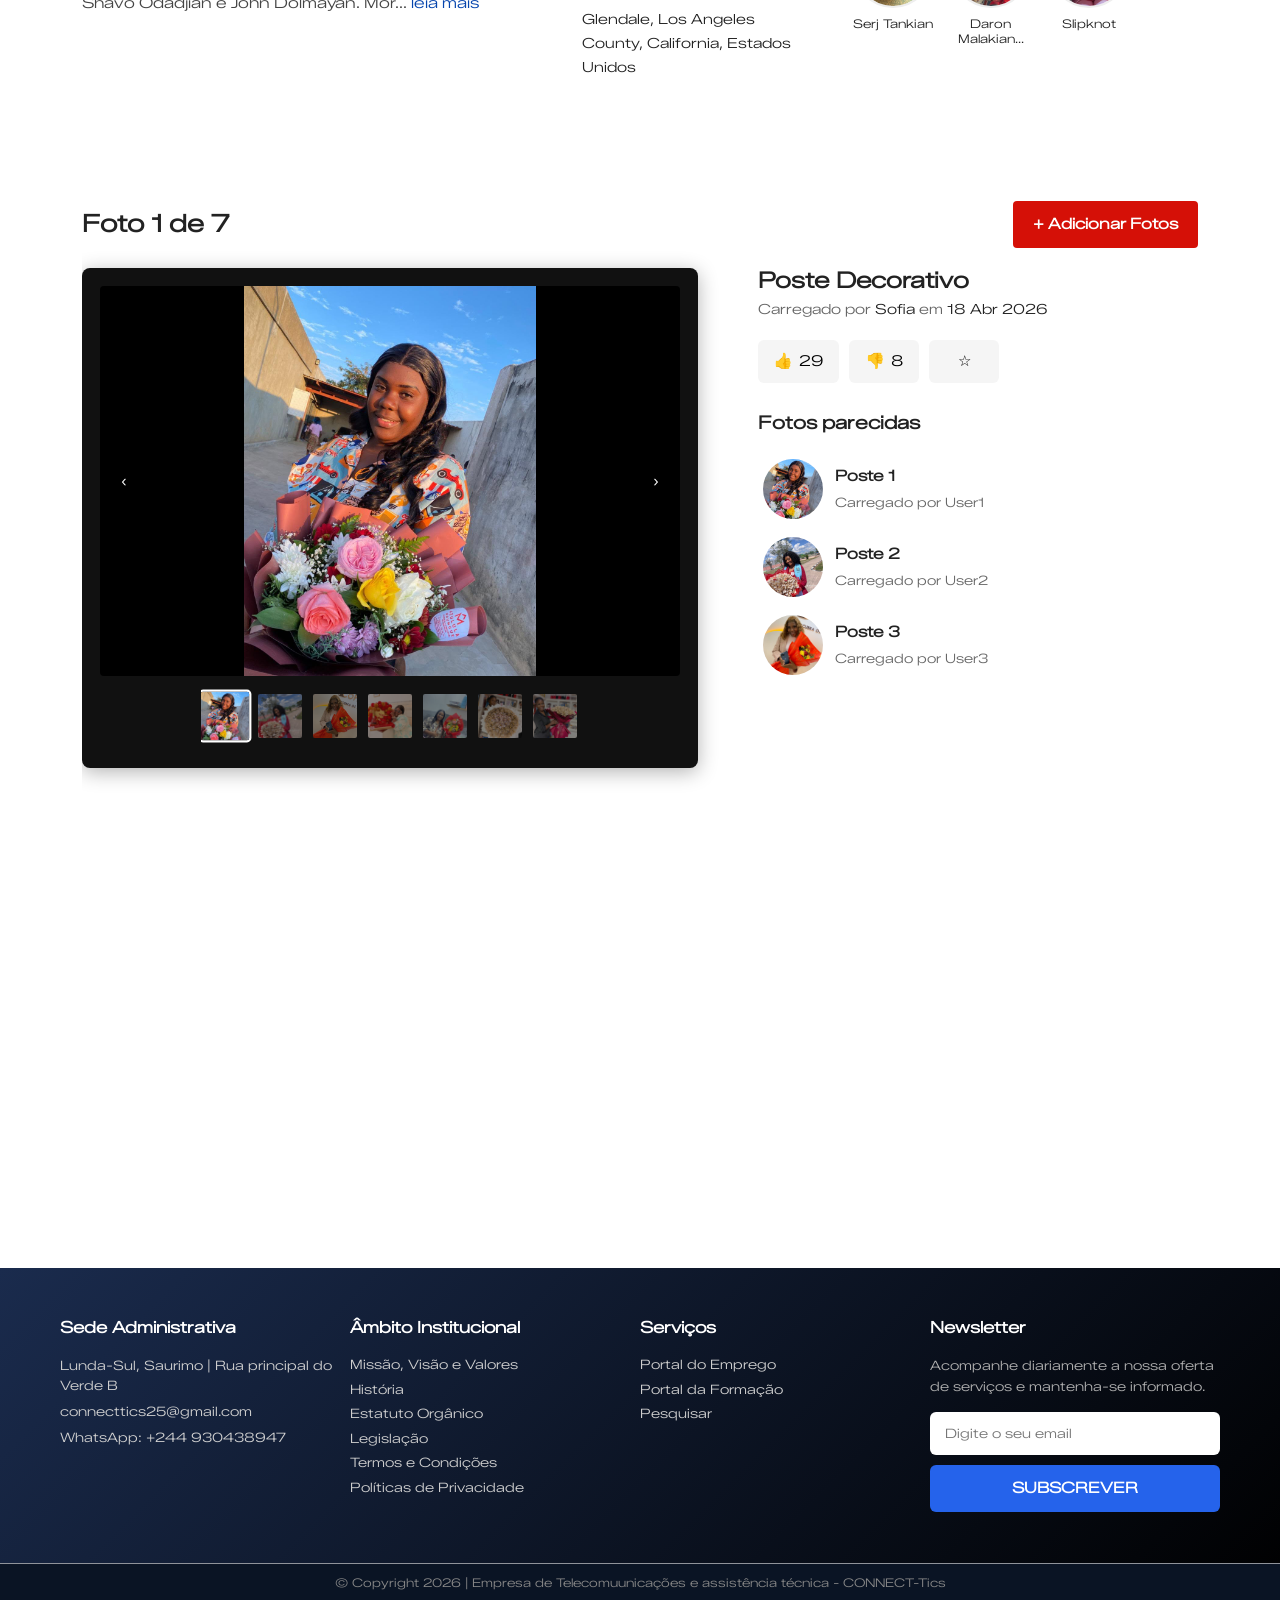
==== commit 432f4cd8: "Update index.html" ====
--- a/index.html
+++ b/index.html
@@ -5,7 +5,7 @@
     <meta charset="UTF-8">
     <meta name="viewport" content="width=device-width, initial-scale=1.0">
     <title>Azulula Mbunbue -site</title>
-    <link rel="stylesheet" href="../static/assets/css/main.css">
+    <link rel="stylesheet" href="assets/css/main.css">
 
     <link rel="stylesheet" href="https://cdnjs.cloudflare.com/ajax/libs/font-awesome/6.5.0/css/all.min.css">
     <link rel="stylesheet" href="style.css">
@@ -18,7 +18,7 @@
     --------------------------------------------------------------------------->
     <div class="top-bar">
         <div class="logo">
-            <img src="../static/assets/img/logo/connect.png" width="">
+            <img src="assets/img/logo/connect.png" width="">
         </div>
         <button class="btn-login">Login</button>
     </div>
@@ -235,7 +235,7 @@
                     <!-- CARD 1 -->
                     <div class="event-card">
                         <div class="card-image-wrapper">
-                            <img src="../static/assets/img/11.jpg"
+                            <img src="assets/img/11.jpg"
                                 alt="Festival de Jazz">
                         </div>
                         <div class="card-gradient"></div>
@@ -256,7 +256,7 @@
                     <!-- CARD 2 -->
                     <div class="event-card">
                         <div class="card-image-wrapper">
-                            <img src="../static/assets/img/12.jpg"
+                            <img src="assets/img/12.jpg"
                                 alt="Show Rock">
                         </div>
                         <div class="card-gradient"></div>
@@ -276,7 +276,7 @@
                     <!-- CARD 3 -->
                     <div class="event-card">
                         <div class="card-image-wrapper">
-                            <img src="../static/assets/img/13.jpg"
+                            <img src="assets/img/13.jpg"
                                 alt="Festival">
                         </div>
                         <div class="card-gradient"></div>
@@ -297,7 +297,7 @@
                     <!-- CARD 4 -->
                     <div class="event-card">
                         <div class="card-image-wrapper">
-                            <img src="../static/assets/img/14.jpg" alt="Festa">
+                            <img src="assets/img/14.jpg" alt="Festa">
                         </div>
                         <div class="card-gradient"></div>
                         <div class="card-date">
@@ -357,7 +357,7 @@
                 <!-- Lado Esquerdo: Imagem -->
                 <div class="post-image-wrap">
                     <div class="post-image-main">
-                        <img id="mainImage1" src="../static/assets/img/3.jpg" alt="Poste Galvanizado 9m">
+                        <img id="mainImage1" src="assets/img/3.jpg" alt="Poste Galvanizado 9m">
                     </div>
 
                 </div>
@@ -386,7 +386,7 @@
                 <!-- Lado Esquerdo: Imagem -->
                 <div class="post-image-wrap">
                     <div class="post-image-main">
-                        <img id="mainImage2" src="../static/assets/img/4.jpg" alt="Poste Decorativo 6m">
+                        <img id="mainImage2" src="assets/img/4.jpg" alt="Poste Decorativo 6m">
                     </div>
 
                 </div>
@@ -419,9 +419,9 @@
         <section class="lastfm-section">
             <div class="lastfm-header">
                 <div class="avatar-grupo">
-                    <img src="../static/assets/img/13.jpg?img=7" alt="Cliente 1" class="avatar lateral">
-                    <img src="../static/assets/img/19.jpg?img=8" alt="Cliente principal" class="avatar centro">
-                    <img src="../static/assets/img/20.jpg?img=9" alt="Cliente 3" class="avatar lateral">
+                    <img src="assets/img/13.jpg?img=7" alt="Cliente 1" class="avatar lateral">
+                    <img src="assets/img/19.jpg?img=8" alt="Cliente principal" class="avatar centro">
+                    <img src="assets/img/20.jpg?img=9" alt="Cliente 3" class="avatar lateral">
                 </div>
                 <div class="lastfm-titulo">
                     <h2>Junte-se a nós, e seja feliz aqui na azulula mbungue</h2>
@@ -455,15 +455,15 @@
                     </div>
                     <div class="parecido-cards">
                         <div class="parecido-card">
-                            <img src="../static/assets/img/13.jpg?img=4" alt="Serj Tankian">
+                            <img src="assets/img/13.jpg?img=4" alt="Serj Tankian">
                             <p>Serj Tankian</p>
                         </div>
                         <div class="parecido-card">
-                            <img src="../static/assets/img/19.jpg?img=5" alt="Daron Malakian">
+                            <img src="assets/img/19.jpg?img=5" alt="Daron Malakian">
                             <p>Daron Malakian...</p>
                         </div>
                         <div class="parecido-card">
-                            <img src="../static/assets/img/20.jpg?img=6" alt="Slipknot">
+                            <img src="assets/img/20.jpg?img=6" alt="Slipknot">
                             <p>Slipknot</p>
                         </div>
                     </div>
@@ -507,7 +507,7 @@
                 <!-- ESQUERDA: CARD FIXO -->
                 <div class="foto-principal-wrap">
                     <button class="seta seta-esq" onclick="mudarSlide(-1)">‹</button>
-                    <img id="foto-principal" src="../static/assets/img/13.jpg" alt="Foto principal">
+                    <img id="foto-principal" src="assets/img/13.jpg" alt="Foto principal">
                     <button class="seta seta-dir" onclick="mudarSlide(1)">›</button>
 
                     <div class="miniaturas-bottom">
@@ -544,7 +544,7 @@
 
         <script>
             let fotoAtual = 0, favoritos = new Set(), likes = 29, dislikes = 8, userLike = 0;
-            const pasta = '../static/assets/img/';
+            const pasta = 'assets/img/';
 
             // LISTA TUAS 4 FOTOS AQUI COM O NOME EXATO
             const fotos = [
@@ -699,7 +699,7 @@
         </div>
     </footer>
 
-    <script src="../static/assets/js/site.js"></script>
+    <script src="assets/js/site.js"></script>
 </body>
 
 </html>
@@ -750,7 +750,7 @@
         /* IMAGEM DE FUNDO + DEGRADÊ ESQUERDA > DIREITA */
         background:
             linear-gradient(90deg, rgba(255, 232, 232, 0.95) 0%, rgba(255, 240, 224, 0.85) 60%, rgba(255, 240, 224, 0) 100%),
-            url('../static/assets/img/1.jpg') center/cover no-repeat;
+            url('assets/img/1.jpg') center/cover no-repeat;
 
         padding: 100px 0;
         -margin-top: 80px;
@@ -781,7 +781,7 @@
         /* IMAGEM DE FUNDO + DEGRADÊ ESQUERDA > DIREITA */
         -background:
             linear-gradient(90deg, rgba(255, 232, 232, 0.95) 0%, rgba(255, 240, 224, 0.85) 60%, rgba(255, 240, 224, 0) 100%),
-            url('../static/assets/img/1.jpg') center/cover no-repeat;
+            url('assets/img/1.jpg') center/cover no-repeat;
 
         -padding: 100px 0;
         -margin-top: 80px;
--- a/assets/css/main.css
+++ b/assets/css/main.css
@@ -0,0 +1,1515 @@
+@import url(bootstrap/bootstrap.min.css);
+@import url(icon.min.css);
+
+@font-face {
+    font-family: 'myFonte-normal';
+    src: url(font/zalando/static/ZalandoSansExpanded-Light.ttf);
+    font-style: normal;
+}
+
+* {}
+
+body {
+    font-family: 'myFonte-normal' !important;
+    background-color: #ffffff !important;
+
+}
+
+button {
+    font-family: 'myFonte-normal' !important;
+    font-size: 15px !important;
+}
+
+.fa {
+    font-size: 15px !important;
+}
+
+
+.post-list li i {
+    color: #00c6ff;
+    margin-right: 8px;
+    width: 16px;
+}
+
+.btn-post i {
+    margin-right: 6px;
+}
+
+
+
+
+
+
+
+
+
+
+
+
+
+
+
+
+
+
+
+
+
+
+
+/*
+**********************************************************************************
+Header Menu
+**********************************************************************************
+*/
+
+/* Topo: Logo + Login */
+.top-bar {
+    display: flex;
+    justify-content: space-between;
+    align-items: center;
+    padding: 15px 15px 0 15px;
+    -background: #816c6c;
+}
+
+.logo img {
+    height: 45px;
+}
+
+.btn-login {
+    background: rgba(251, 191, 36, 0.95);
+    color: #000000;
+    border: none;
+    padding: 10px 50px;
+    border-radius: 10px;
+    font-size: 15px;
+    font-weight: 600;
+    cursor: pointer;
+}
+
+/* Segunda barra: Menu + Pesquisa */
+.nav-bar {
+    display: flex;
+    justify-content: space-between;
+    align-items: center;
+    padding: 0 5px;
+    -background: #ffffff;
+    border-bottom: 1px solid #eee;
+}
+
+.menu-btn {
+    display: flex;
+    align-items: center;
+    gap: 8px;
+    background: none;
+    border: none;
+    font-size: 16px;
+    font-weight: 500;
+    color: #222;
+    cursor: pointer;
+}
+
+.hamburger {
+    font-size: 24px;
+}
+
+.search-btn {
+    background: none;
+    border: none;
+    font-size: 24px;
+    color: #1e3a6f;
+    cursor: pointer;
+}
+
+
+
+
+
+
+
+
+/* Modal de pesquisa - fica por cima de tudo */
+.search-block {
+    display: none;
+    position: fixed;
+    z-index: 9999;
+    left: 0;
+    top: 0;
+    width: 100%;
+    height: 100%;
+    background: rgba(0, 0, 0, 0.85);
+    backdrop-filter: blur(6px);
+    align-items: center;
+    justify-content: center;
+}
+
+.search-block.show {
+    display: flex;
+    animation: fadeIn 0.3s ease;
+}
+
+.search-wrapper {
+    background: #1e3a6f;
+    width: 90%;
+    max-width: 600px;
+    border-radius: 16px;
+    padding: 40px 20px 30px;
+    position: relative;
+}
+
+.search-close {
+    position: absolute;
+    top: 15px;
+    right: 20px;
+    font-size: 35px;
+    color: #fff;
+    cursor: pointer;
+    line-height: 1;
+    transition: 0.2s;
+}
+
+.search-close:hover {
+    color: #ff6b6b;
+}
+
+.search-block h2 {
+    font-size: 24px;
+    font-weight: 600;
+    margin-bottom: 25px;
+    line-height: 1.3;
+    text-align: center;
+    color: #fff;
+}
+
+.search-box {
+    display: flex;
+    gap: 12px;
+    margin-bottom: 25px;
+}
+
+.search-input {
+    flex: 1;
+    padding: 16px 18px;
+    border: none;
+    border-radius: 8px;
+    font-size: 15px;
+    outline: none;
+}
+
+.search-icon-btn {
+    width: 52px;
+    height: 52px;
+    border-radius: 50%;
+    border: 2px solid #fff;
+    background: transparent;
+    color: #fff;
+    font-size: 22px;
+    cursor: pointer;
+    flex-shrink: 0;
+}
+
+.suggestions {
+    text-align: left;
+}
+
+.suggestions p {
+    font-size: 14px;
+    color: #e0e0e0;
+    margin-bottom: 14px;
+    cursor: pointer;
+}
+
+.suggestions p:hover {
+    color: #fff;
+    text-decoration: underline;
+}
+
+@keyframes fadeIn {
+    from {
+        opacity: 0;
+    }
+
+    to {
+        opacity: 1;
+    }
+}
+
+
+
+
+
+
+
+
+
+
+
+
+/* ===== MENU LATERAL IGUAL AO ANTERIOR ===== */
+.overlay {
+    display: none;
+    position: fixed;
+    top: 0;
+    left: 0;
+    width: 100%;
+    height: 100%;
+    -background: rgba(255, 255, 255, 0.582);
+    -backdrop-filter: blur(5px);
+    z-index: 999;
+    -justify-content: center;
+    align-items: flex-start;
+    padding-top: 65px;
+    padding-left: 35px;
+}
+
+.overlay.active {
+    display: flex;
+}
+
+.menu-wrapper {
+    width: 70%;
+    max-width: 340px;
+    margin-left: -15px;
+    background: #fff;
+    border-radius: 12px;
+    overflow: hidden;
+    box-shadow: 0 8px 25px rgba(0, 0, 0, 0.3);
+    animation: aparecer 0.25s ease;
+}
+
+@keyframes aparecer {
+    from {
+        transform: scale(0.9);
+        opacity: 0;
+    }
+
+    to {
+        transform: scale(1);
+        opacity: 1;
+    }
+}
+
+.menu-header {
+    padding: 16px 20px;
+    border-bottom: 1px solid #e0e0e0;
+    display: flex;
+    justify-content: space-between;
+    align-items: center;
+}
+
+.menu-title {
+    font-weight: 600;
+    color: #333;
+    font-size: 13px;
+    letter-spacing: 1.5px;
+}
+
+.close-btn {
+    font-size: 24px;
+    background: none;
+    border: none;
+    cursor: pointer;
+    color: #999;
+}
+
+.menu-body {
+    max-height: 70vh;
+    overflow-y: auto;
+    scrollbar-width: none;
+    -ms-overflow-style: none;
+}
+
+.menu-body::-webkit-scrollbar {
+    display: none;
+}
+
+.item {
+    border-bottom: 1px solid #f0f0f0;
+}
+
+.item-btn {
+    display: flex;
+    justify-content: space-between;
+    align-items: center;
+    width: 100%;
+    padding: 15px 22px 15px 20px;
+    background: #fff;
+    border: none;
+    text-align: left;
+    font-size: 14px;
+    color: #333;
+    cursor: pointer;
+    text-transform: capitalize;
+}
+
+.item.active>.item-btn {
+    background: #1e3a6f;
+    color: #fff;
+    font-weight: 500;
+}
+
+.arrow {
+    font-size: 11px;
+    color: #666;
+}
+
+.item.active>.item-btn .arrow {
+    color: #fff;
+}
+
+.submenu {
+    display: none;
+    background: #fafafa;
+}
+
+.submenu.show {
+    display: block;
+}
+
+.submenu a {
+    display: block;
+    padding: 12px 20px 12px 35px;
+    text-decoration: none;
+    color: #555;
+    font-size: 13px;
+    border-bottom: 1px solid #f5f5f5;
+}
+
+.submenu a::before {
+    content: "• ";
+    color: #999;
+    margin-right: 5px;
+}
+
+/* Mobile */
+@media (max-width: 480px) {
+    .nav-bar {
+        padding: 15px 0;
+    }
+    .logo img {
+        height: 38px;
+    }
+
+    .btn-login {
+        padding: 10px 22px;
+        font-size: 14px;
+    }
+}
+
+/*
+**********************************************************************************
+Menu Desktop Horizontal - PC COM CLICK
+**********************************************************************************
+*/
+.menu-desktop {
+    display: none;
+}
+
+@media (min-width: 769px) {
+    .menu-btn {
+        display: none !important;
+    }
+
+    .overlay {
+        display: none !important;
+    }
+
+    .nav-bar {
+        justify-content: flex-start;
+        gap: 40px;
+        padding: 15px 20px;
+    }
+
+    .menu-desktop {
+        display: flex;
+        gap: 35px;
+        align-items: center;
+    }
+
+    .menu-desktop>.item {
+        position: relative;
+        border: none;
+    }
+
+    .menu-desktop .item-btn {
+        background: transparent;
+        padding: 8px 0;
+        font-size: 15px;
+        font-weight: 500;
+        color: #222;
+        text-transform: none;
+        border: none;
+        cursor: pointer;
+    }
+
+    .menu-desktop .item-btn:hover {
+        color: #1e3a6f;
+    }
+
+    .menu-desktop .arrow {
+        font-size: 10px;
+        margin-left: 6px;
+    }
+
+    .menu-desktop .submenu {
+        position: absolute;
+        top: 100%;
+        left: 0;
+        background: #fff;
+        box-shadow: 0 4px 15px rgba(0, 0, 0, 0.1);
+        border-radius: 8px;
+        min-width: 230px;
+        padding: 8px 0;
+        display: none !important;
+        z-index: 1000;
+        border: 1px solid #eee;
+    }
+
+    .menu-desktop .submenu.open {
+        display: block !important;
+    }
+
+    .menu-desktop .submenu a {
+        padding: 10px 20px;
+        border: none;
+        white-space: nowrap;
+        display: block;
+        text-decoration: none;
+        color: #555;
+        font-size: 13px;
+    }
+
+    .menu-desktop .submenu a:hover {
+        background: #f5f8ff;
+        color: #1e3a6f;
+    }
+
+    .menu-desktop .submenu .item-btn {
+        font-size: 14px;
+        padding: 10px 20px;
+        width: 100%;
+    }
+
+    .menu-desktop .submenu .submenu {
+        left: 100%;
+        top: 0;
+    }
+
+    /* ===== SUBMENU INFORMAÇÃO ORGANIZADO ===== */
+    .menu-desktop>.item:last-child .submenu {
+        min-width: 260px;
+        padding: 10px 0;
+    }
+
+    .menu-desktop>.item:last-child .submenu>.item {
+        border: none;
+        position: static;
+    }
+
+    .menu-desktop>.item:last-child .submenu>.item>.item-btn {
+        width: 100%;
+        text-align: left;
+        padding: 10px 20px;
+        font-size: 14px;
+        color: #333;
+        background: transparent;
+        border: none;
+        display: flex;
+        justify-content: space-between;
+        align-items: center;
+    }
+
+    .menu-desktop>.item:last-child .submenu>.item>.item-btn:hover {
+        background: #f5f8ff;
+        color: #1e3a6f;
+    }
+
+    .menu-desktop>.item:last-child .submenu>.item>.item-btn .arrow {
+        font-size: 9px;
+        margin-left: 10px;
+        transition: 0.2s;
+    }
+
+    .menu-desktop>.item:last-child .submenu>.item>.submenu {
+        top: 0;
+        left: 100%;
+        margin-left: 0;
+        border-radius: 8px;
+        min-width: 260px;
+        box-shadow: 0 4px 20px rgba(0, 0, 0, 0.12);
+        border: 1px solid #e5e7eb;
+    }
+
+    .menu-desktop>.item:last-child .submenu>.item>.submenu a {
+        padding: 10px 20px;
+        font-size: 13px;
+        color: #555;
+        display: block;
+    }
+
+    .menu-desktop>.item:last-child .submenu>.item>.submenu a:hover {
+        background: #f0f4ff;
+        color: #1e3a6f;
+        padding-left: 24px;
+    }
+
+    .menu-desktop>.item:last-child .submenu>.item>.submenu a::before {
+        content: "•";
+        color: #3b82f6;
+        margin-right: 8px;
+        font-size: 12px;
+    }
+}
+
+@media (max-width: 768px) {
+    .menu-desktop {
+        display: none !important;
+    }
+
+    .menu-btn {
+        display: flex !important;
+    }
+}
+
+
+
+
+
+
+
+
+
+
+
+
+
+
+
+
+
+
+
+
+
+
+
+
+
+
+
+
+
+
+/*
+**********************************************************************************
+Categorias
+**********************************************************************************
+*/
+.categories-wrapper {
+    padding: 20px 0;
+    overflow: hidden;
+    -border-bottom: 1px solid #eee;
+    -background: #00c6ff;
+}
+
+.categories {
+    display: flex;
+    gap: 12px;
+    padding: 0;
+    overflow-x: auto;
+    scroll-behavior: smooth;
+    -webkit-overflow-scrolling: touch;
+    scrollbar-width: none;
+}
+
+.categories::-webkit-scrollbar {
+    display: none;
+}
+
+.cat-item {
+    display: flex;
+    align-items: center;
+    gap: 8px;
+    padding: 5px 20px;
+    background: rgba(251, 191, 36, 0.95);
+    border: 1px solid rgba(251, 191, 36, 0.95);
+    border-radius: 50px;
+    font-size: 14px;
+    font-weight: 600;
+    color: #333;
+    white-space: nowrap;
+    cursor: pointer;
+    transition: all 0.2s;
+    flex-shrink: 0;
+}
+
+.cat-item.icon {
+    font-size: 18px;
+}
+
+.cat-item:hover {
+    background: #e8f0ff;
+    border-color: #1e3a6f;
+}
+
+.cat-item.active {
+    background: rgba(251, 191, 36, 0.95);
+    -color: #fff;
+}
+
+/* Fade nas laterais pra indicar que tem mais */
+.categories-wrapper {
+    position: relative;
+}
+
+.categories-wrapper::before,
+.categories-wrapper::after {
+    content: '';
+    position: absolute;
+    top: 0;
+    width: 40px;
+    height: 100%;
+    z-index: 2;
+    pointer-events: none;
+}
+
+.categories-wrapper::before {
+    left: 0;
+    -background: linear-gradient(to right, #fff 0%, transparent 100%);
+}
+
+.categories-wrapper::after {
+    right: 0;
+    -background: linear-gradient(to left, #fff 0%, transparent 100%);
+}
+
+
+
+
+
+
+
+
+
+
+
+
+
+
+
+
+
+
+
+
+
+/*
+**********************************************************************************
+Cards
+**********************************************************************************
+*/
+
+.events-carousel {
+    padding: 0;
+    -background: linear-gradient(135deg, #667eea 0%, #764ba2 100%);
+    overflow: visible;
+    position: relative;
+    width: 100%;
+}
+
+.events-carousel::before {
+    content: '';
+    position: absolute;
+    top: 0;
+    left: 0;
+    right: 0;
+    bottom: 0;
+    -background: rgba(255, 255, 255, 0.05);
+    -backdrop-filter: blur(40px);
+    --webkit-backdrop-filter: blur(40px);
+    z-index: 0;
+}
+
+.carousel-header {
+    text-align: center;
+    margin: 0 auto 30px;
+    padding: 0 20px;
+    position: relative;
+    z-index: 1;
+}
+
+.carousel-header h2 {
+    font-size: 28px;
+    font-weight: 700;
+    color: #fff;
+    text-shadow: 0 2px 10px rgba(0, 0, 0, 0.3);
+}
+
+.carousel-wrapper {
+    overflow: visible;
+    padding: 0;
+    position: relative;
+    z-index: 1;
+    width: 100%;
+}
+
+/* GAP SÓ NO MOBILE/TABLET */
+.carousel-track {
+    display: flex;
+    gap: 0;
+    padding: 20px 0;
+    overflow-x: auto;
+    overflow-y: visible;
+    scroll-snap-type: x mandatory;
+    scroll-behavior: smooth;
+    -webkit-overflow-scrolling: touch;
+    scrollbar-width: none;
+    cursor: grab;
+    width: 100%;
+    perspective: 1000px;
+}
+
+.carousel-track:active {
+    cursor: grabbing;
+}
+
+.carousel-track::-webkit-scrollbar {
+    display: none;
+}
+
+@media (max-width: 1023px) {
+    .carousel-track {
+        gap: 30px;
+        padding: 0 16px;
+    }
+}
+
+/* CARD - SEM MARGIN AUTO */
+.event-card {
+    position: relative;
+    width: 100vw;
+    max-width: 400px;
+    height: 480px;
+    flex-shrink: 0;
+    scroll-snap-align: center;
+    cursor: pointer;
+    transition: all 0.4s cubic-bezier(0.4, 0, 0.2, 1);
+    transform-origin: center;
+
+    background: rgba(255, 255, 255, 0.1);
+    backdrop-filter: blur(12px) saturate(180%);
+    -webkit-backdrop-filter: blur(12px) saturate(180%);
+    border: 1px solid rgba(255, 255, 255, 0.2);
+    -box-shadow:
+        0 8px 32px rgba(0, 0, 0, 0.12),
+        inset 0 1px 0 rgba(255, 255, 255, 0.3);
+    border-radius: 24px;
+    overflow: visible;
+    z-index: 1;
+}
+
+/* Wrapper da imagem */
+.card-image-wrapper {
+    position: absolute;
+    top: 0;
+    left: 0;
+    right: 0;
+    bottom: 0;
+    border-radius: 24px;
+    overflow: hidden;
+    z-index: 0;
+}
+
+/* HOVER - SÓ VEM PRA FRENTE, NÃO SOBE */
+.event-card:hover {
+    transform: scale(1.02);
+    /* só aumenta um pouco, sem translateY */
+    z-index: 9999;
+    border: 1px solid rgba(255, 255, 255, 0.6);
+    -box-shadow:
+        0 30px 80px rgba(0, 0, 0, 0.5),
+        0 0 0 2px rgba(255, 255, 255, 0.4),
+        inset 0 1px 0 rgba(255, 255, 255, 0.7);
+}
+
+/* Cards vizinhos ficam atrás mas NÃO se mexem */
+.carousel-track:has(.event-card:hover) .event-card:not(:hover) {
+    opacity: 0.7;
+    filter: blur(0.5px);
+    transform: scale(0.98);
+    /* só diminui um pouco, não sai do lugar */
+}
+
+.event-card img {
+    width: 100%;
+    height: 100%;
+    object-fit: cover;
+    position: absolute;
+    top: 0;
+    left: 0;
+    transition: transform 0.6s cubic-bezier(0.4, 0, 0.2, 1);
+    filter: brightness(0.85);
+}
+
+.event-card:hover img {
+    transform: scale(1.08);
+    filter: brightness(1);
+}
+
+.card-gradient {
+    position: absolute;
+    bottom: 0;
+    left: 0;
+    right: 0;
+    height: 70%;
+    background: linear-gradient(to top, rgba(0, 0, 0, 0.85) 0%, transparent 100%);
+    z-index: 1;
+    border-radius: 0 0 24px 24px;
+    pointer-events: none;
+    transition: opacity 0.4s;
+}
+
+.event-card:hover .card-gradient {
+    opacity: 0.9;
+}
+
+.card-badge {
+    position: absolute;
+    top: 20px;
+    left: 20px;
+    background: rgba(251, 191, 36, 0.95);
+    backdrop-filter: blur(8px);
+    -webkit-backdrop-filter: blur(8px);
+    color: #000;
+    padding: 5px 18px;
+    border-radius: 50px;
+    font-size: 12px;
+    font-weight: 700;
+    letter-spacing: 0.5px;
+    z-index: 3;
+    border: 1px solid rgba(255, 255, 255, 0.3);
+    box-shadow: 0 4px 20px rgba(251, 191, 36, 0.4);
+    transition: all 0.3s;
+}
+
+.event-card:hover .card-badge {
+    transform: scale(1.05);
+    box-shadow: 0 8px 30px rgba(251, 191, 36, 0.6);
+}
+
+.card-date {
+    position: absolute;
+    top: 20px;
+    right: 20px;
+    background: rgba(255, 255, 255, 0.9);
+    backdrop-filter: blur(12px);
+    -webkit-backdrop-filter: blur(12px);
+    border-radius: 10px;
+    padding: 8px 15px;
+    display: flex;
+    flex-direction: column;
+    align-items: center;
+    z-index: 3;
+    border: 1px solid rgba(255, 255, 255, 0.4);
+    box-shadow: 0 4px 20px rgba(0, 0, 0, 0.1);
+    transition: all 0.3s;
+}
+
+.event-card:hover .card-date {
+    transform: scale(1.05);
+}
+
+.card-date .day {
+    font-size: 20px;
+    font-weight: 700;
+    color: #1a1a1a;
+    line-height: 1;
+}
+
+.card-date .month {
+    font-size: 12px;
+    font-weight: 600;
+    color: #4b5563;
+    text-transform: uppercase;
+    margin-top: 2px;
+}
+
+.card-content {
+    position: absolute;
+    bottom: 0;
+    left: 0;
+    right: 0;
+    padding: 28px 24px;
+    z-index: 3;
+    color: #fff;
+    -background: rgba(0, 0, 0, 0.3);
+    backdrop-filter: blur(2px) saturate(100%);
+    -webkit-backdrop-filter: blur(2px) saturate(100%);
+    -border-top: 1px solid rgba(255, 255, 255, 0.15);
+    border-radius: 0 0 24px 24px;
+    transition: all 0.3s;
+}
+
+
+
+.event-card:hover .card-content {
+    background: rgba(0, 0, 0, 0.45);
+}
+
+.card-content h3 {
+    font-size: 18px;
+    font-weight: 700;
+    line-height: 1.3;
+    margin-bottom: 14px;
+    display: -webkit-box;
+    -webkit-line-clamp: 2;
+    -webkit-box-orient: vertical;
+    overflow: hidden;
+}
+
+.card-meta {
+    display: flex;
+    align-items: center;
+    gap: 10px;
+    font-size: 15px;
+    font-weight: 500;
+    opacity: 0.95;
+}
+
+.card-meta .tag {
+    margin-top: 13px;
+    background: rgba(255, 255, 255, 0.18);
+    backdrop-filter: blur(8px);
+    -webkit-backdrop-filter: blur(8px);
+    border: 1.5px solid rgba(255, 255, 255, 0.35);
+    padding: 6px 14px;
+    border-radius: 50px;
+    font-size: 12px;
+    font-weight: 600;
+    letter-spacing: 0.3px;
+}
+
+.carousel-dots {
+    display: flex;
+    justify-content: center;
+    gap: 10px;
+    margin-top: 40px;
+    position: relative;
+    z-index: 1;
+}
+
+.dot {
+    width: 8px;
+    height: 8px;
+    border-radius: 50%;
+    background: rgba(255, 255, 255, 0.4);
+    backdrop-filter: blur(4px);
+    cursor: pointer;
+    transition: all 0.3s;
+}
+
+.dot.active {
+    width: 28px;
+    border-radius: 4px;
+    background: #fff;
+    box-shadow: 0 0 12px rgba(255, 255, 255, 0.7);
+}
+
+/* Responsivo */
+@media (min-width: 768px) {
+    .event-card {
+        max-width: 420px;
+        height: 500px;
+    }
+}
+
+@media (min-width: 1024px) {
+    .event-card {
+        width: 320px;
+        height: 350px;
+    }
+
+    .carousel-header h2 {
+        font-size: 34px;
+    }
+}
+
+@media (max-width: 480px) {
+    .event-card {
+        width: 92vw;
+        height: 440px;
+    }
+
+    .event-card:hover {
+        transform: scale(1.02);
+        /* ainda menos no mobile */
+    }
+}
+
+
+
+
+
+
+
+
+
+
+
+
+
+
+/*
+**********************************************************************************
+    Cards-post
+**********************************************************************************
+*/
+
+
+/* Container dos 2 cards */
+.post-grid {
+    display: flex;
+    gap: 5px;
+    justify-content: center;
+    padding: 20px 0 80px 0;
+    -max-width: 900px;
+    margin: 0 auto;
+    -background-color: #00c6ff !important;
+}
+
+/* Card principal com efeito glass */
+.post-card {
+    flex: 0 1 560px;
+    display: flex;
+    gap: 18px;
+    padding: 20px 20px 20px 55px;
+    /* IMAGEM DE FUNDO + DEGRADÊ ESQUERDA > DIREITA */
+    background:
+        linear-gradient(90deg, rgba(0, 0, 0, 0.95) 0%, rgba(71, 69, 67, 0.85) 60%, rgb(0, 0, 0) 100%),
+            url('../img/4.jpg') center/cover no-repeat;
+
+    -backdrop-filter: blur(20px);
+    -webkit-backdrop-filter: blur(20px);
+    -border: 1px solid rgba(255, 255, 255, 0.18);
+    border-radius: 22px;
+    box-shadow: 0 10px 30px rgba(0, 0, 0, 0.25);
+    color: #fff;
+    overflow: visible;
+    position: relative;
+    transition: transform 0.3s;
+}
+
+.post-card:hover {
+    transform: translateY(-5px);
+}
+
+/* ========================================
+   COLUNA ESQUERDA: IMAGEM
+   ======================================== */
+.post-image-wrap {
+    flex: 0 0 245px;
+    margin-left: -38px;
+    z-index: 2;
+}
+
+/* Imagem grande */
+.post-image-main {
+    border-radius: 14px;
+    overflow: hidden;
+    box-shadow: 0 12px 25px rgba(0, 0, 0, 0.10);
+}
+
+.post-image-main img {
+    width: 100%;
+    height: 260px;
+    object-fit: cover;
+    display: block;
+}
+
+/* Thumbnails abaixo */
+.post-thumbs {
+    display: flex;
+    gap: 7px;
+    margin-top: 12px;
+    -padding: 8px;
+    -background: rgba(105, 83, 83, 0.06);
+    -backdrop-filter: blur(8px);
+    border-radius: 10px;
+    -border: 1px solid rgba(255, 255, 255, 0.12);
+}
+
+.post-thumbs img {
+    width: 52px;
+    height: 52px;
+    object-fit: cover;
+    border-radius: 6px;
+    cursor: pointer;
+    border: 2px solid transparent;
+    opacity: 0.55;
+    transition: all 0.25s;
+}
+
+.post-thumbs img:hover,
+.post-thumbs img.active {
+    opacity: 1;
+    border-color: #00c6ff;
+    transform: scale(1.08);
+}
+
+/* ========================================
+   COLUNA DIREITA: CONTEÚDO
+   ======================================== */
+.post-content {
+    flex: 1;
+    margin-top: 20px;
+}
+
+.post-title {
+    font-size: 19px;
+    font-weight: 700;
+    margin: 0 0 2px 0;
+    line-height: 1.2;
+}
+
+.post-code {
+    font-size: 11px;
+    opacity: 0.6;
+    margin-bottom: 8px;
+}
+
+.post-price {
+    font-size: 13px;
+    margin-bottom: 14px;
+}
+
+.post-price span {
+    font-size: 24px;
+    font-weight: bold;
+    color: #ff3b3b;
+}
+
+.post-section {
+    font-size: 10px;
+    letter-spacing: 0.8px;
+    opacity: 0.7;
+    margin: 12px 0 6px 0;
+    text-transform: uppercase;
+}
+
+/* Cores/Dots */
+.post-colors {
+    display: flex;
+    gap: 7px;
+    margin-bottom: 12px;
+}
+
+.color-dot {
+    width: 22px;
+    height: 22px;
+    border-radius: 50%;
+    border: 2px solid rgba(255, 255, 255, 0.35);
+    cursor: pointer;
+    transition: 0.2s;
+}
+
+.color-dot:hover {
+    transform: scale(1.15);
+}
+
+/* Lista de benefícios */
+.post-list {
+    list-style: none;
+    padding: 0;
+    margin: 0 0 14px 0;
+}
+
+.post-list li {
+    font-size: 12px;
+    padding: 0;
+    opacity: 0.9;
+}
+
+.post-list li::before {
+    -content: "▸ ";
+    color: #00c6ff;
+    font-weight: bold;
+    margin-right: 5px;
+}
+
+/* Botão */
+.btn-post {
+    width: 100%;
+    padding: 10px;
+    border: none;
+    border-radius: 9px;
+    background: linear-gradient(135deg, #ff3b3b, #ff6b6b);
+    color: white;
+    font-weight: 700;
+    font-size: 13px;
+    letter-spacing: 0.4px;
+    cursor: pointer;
+    transition: all 0.3s;
+    text-decoration: none;
+}
+
+.btn-post:hover {
+    transform: translateY(-2px);
+    box-shadow: 0 5px 15px rgba(255, 59, 59, 0.4);
+}
+
+/* ========================================
+   RESPONSIVO: MOBILE
+   ======================================== */
+@media (max-width: 880px) {
+    .post-grid {
+        flex-direction: column;
+        align-items: center;
+        padding: 40px 0;
+    }
+
+    .post-card {
+        width: 100%;
+        max-width: 480px;
+        padding: 18px;
+        flex-direction: column;
+    }
+
+    .post-image-wrap {
+        margin-left: 0;
+        flex: 1;
+        max-width: 100%;
+    }
+
+    .post-image-main img {
+        height: 240px;
+    }
+
+    .post-thumbs {
+        justify-content: center;
+    }
+}
+
+.icons {
+    background-color: transparent !important;
+}
+
+/* ========================================
+   RESPONSIVO: MOBILE COM SCROLL-X
+   ======================================== */
+@media (max-width: 880px) {
+    .post-grid {
+        display: flex;
+        flex-direction: row; /* muda de column pra row */
+        gap: 16px;
+        padding: 40px 0;
+        overflow-x: auto; /* ativa scroll horizontal */
+        scroll-snap-type: x mandatory; /* trava o card no centro */
+        -webkit-overflow-scrolling: touch; /* scroll suave no iPhone */
+        justify-content: flex-start; /* alinha da esquerda */
+        max-width: 100vw;
+    }
+    
+    /* Esconde a barra de scroll feia */
+    .post-grid::-webkit-scrollbar {
+        display: none;
+    }
+    .post-grid {
+        -ms-overflow-style: none;
+        scrollbar-width: none;
+    }
+
+    .post-card {
+        flex: 0 0 93.5vw; /* cada card ocupa 85% da tela */
+        max-width: 400px;
+        padding: 18px;
+        flex-direction: column;
+        scroll-snap-align: center; /* trava no meio da tela */
+    }
+
+    .post-image-wrap {
+        margin-left: 0;
+        flex: 1;
+        max-width: 100%;
+    }
+
+    .post-image-main img {
+        height: 240px;
+    }
+
+    .post-thumbs {
+        justify-content: center;
+    }
+}
+
+
+
+
+
+
+
+
+
+/*
+**********************************************************************************
+    Footer
+**********************************************************************************
+*/
+
+.footer {
+    background: linear-gradient(135deg, #1a2b4d 0%, #000000 100%);
+    -background: linear-gradient(135deg, #1a2b4d 0%, #0d1a2e 100%);
+    color: #fff;
+    -margin-top: 50px;
+}
+
+.footer-container {
+    max-width: 1200px;
+    margin: 0 auto;
+    display: grid;
+    grid-template-columns: repeat(4, 1fr);
+    gap: 0;
+    padding: 50px 20px;
+}
+
+.footer-col h4 {
+    font-size: 16px;
+    font-weight: 600;
+    margin-bottom: 18px;
+}
+
+.footer-col ul {
+    list-style: none;
+    padding: 0;
+}
+
+.footer-col ul li {
+    font-size: 13px;
+    color: #d0d0d0;
+    margin-bottom: 5px;
+    -line-height: 1.6;
+}
+
+.footer-col ul li .icon {
+    -margin-right: 8px;
+    font-size: 14px;
+}
+
+.footer-col ul li a {
+    color: #d0d0d0;
+    text-decoration: none;
+    transition: 0.2s;
+}
+
+.footer-col ul li a:hover {
+    color: #fff;
+    text-decoration: underline;
+}
+
+.footer-col p {
+    font-size: 13px;
+    color: #b0b0b0;
+    line-height: 1.6;
+    margin-bottom: 15px;
+}
+
+.newsletter-form input {
+    width: 100%;
+    padding: 12px 15px;
+    border: none;
+    border-radius: 6px;
+    font-size: 13px;
+    margin-bottom: 10px;
+    outline: none;
+}
+
+.newsletter-form button {
+    width: 100%;
+    padding: 12px;
+    background: #2563eb;
+    color: #fff;
+    border: none;
+    border-radius: 6px;
+    font-size: 14px;
+    font-weight: 600;
+    cursor: pointer;
+    transition: 0.2s;
+}
+
+.newsletter-form button:hover {
+    background: #1e4fd1;
+}
+
+.social p {
+    margin-top: 25px;
+    margin-bottom: 12px;
+    font-weight: 500;
+}
+
+.social-icons {
+    display: flex;
+    gap: 10px;
+}
+
+.icon-circle {
+    width: 32px;
+    height: 32px;
+    background: #fff;
+    color: #1a2b4d;
+    border-radius: 50%;
+    display: flex;
+    align-items: center;
+    justify-content: center;
+    font-weight: bold;
+    font-size: 14px;
+    transition: 0.2s;
+}
+
+.icon-circle:hover {
+    background: #2563eb;
+    color: #fff;
+}
+
+.footer-bottom {
+    border-top: 1px solid rgba(255, 255, 255, 0.541);
+    padding: 10px 0;
+    background: #0a1424;
+}
+
+.footer-logos {
+    max-width: 1200px;
+    margin: 0 auto 15px;
+    display: flex;
+    gap: 30px;
+    align-items: center;
+    padding: 0 20px;
+    font-size: 11px;
+    font-weight: 600;
+    color: #aaa;
+}
+
+.copyright {
+    text-align: center;
+    font-size: 12px;
+    color: #888;
+    padding: 0 20px;
+}
+
+/* Responsivo */
+@media (max-width: 900px) {
+    .footer-container {
+        grid-template-columns: repeat(2, 1fr);
+        gap: 30px;
+    }
+}
+
+@media (max-width: 600px) {
+    .footer-container {
+        grid-template-columns: 1fr;
+        gap: 35px;
+    }
+
+    .footer-logos {
+        flex-wrap: wrap;
+        gap: 15px;
+    }
+}
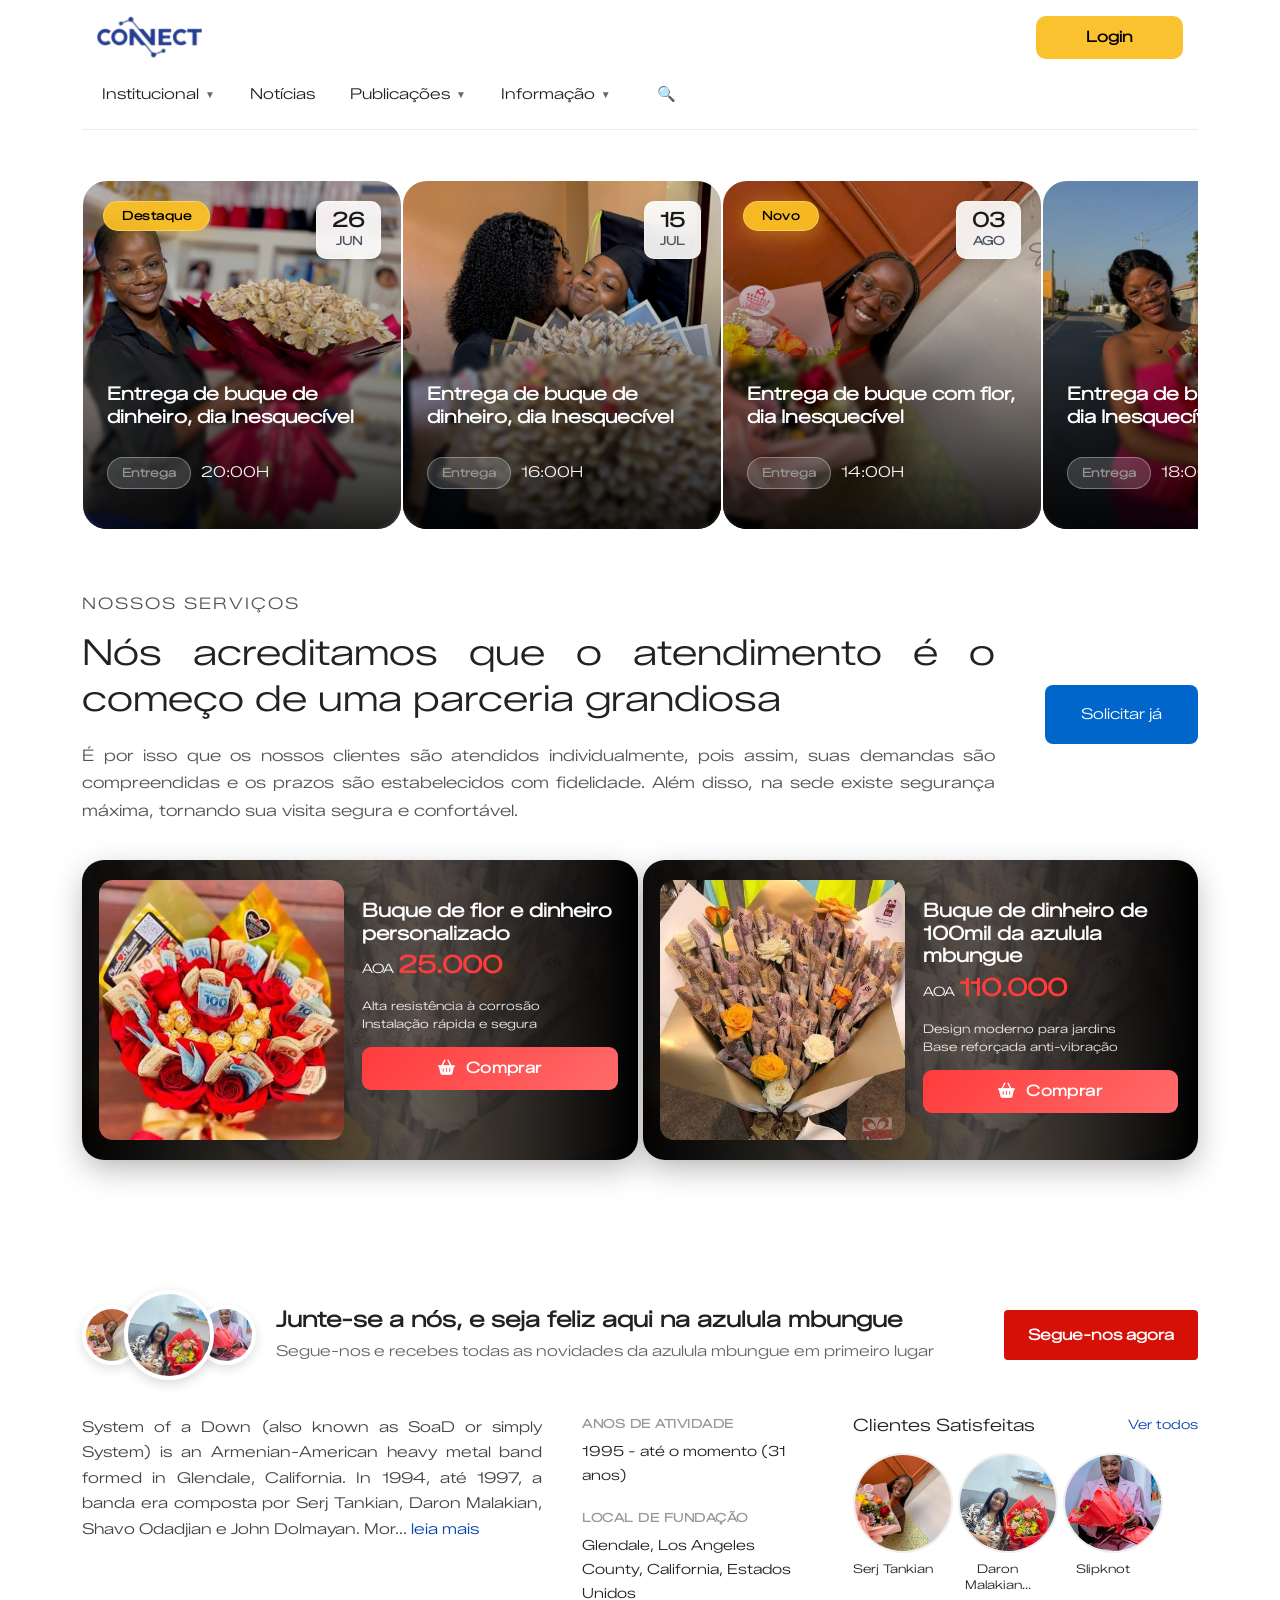
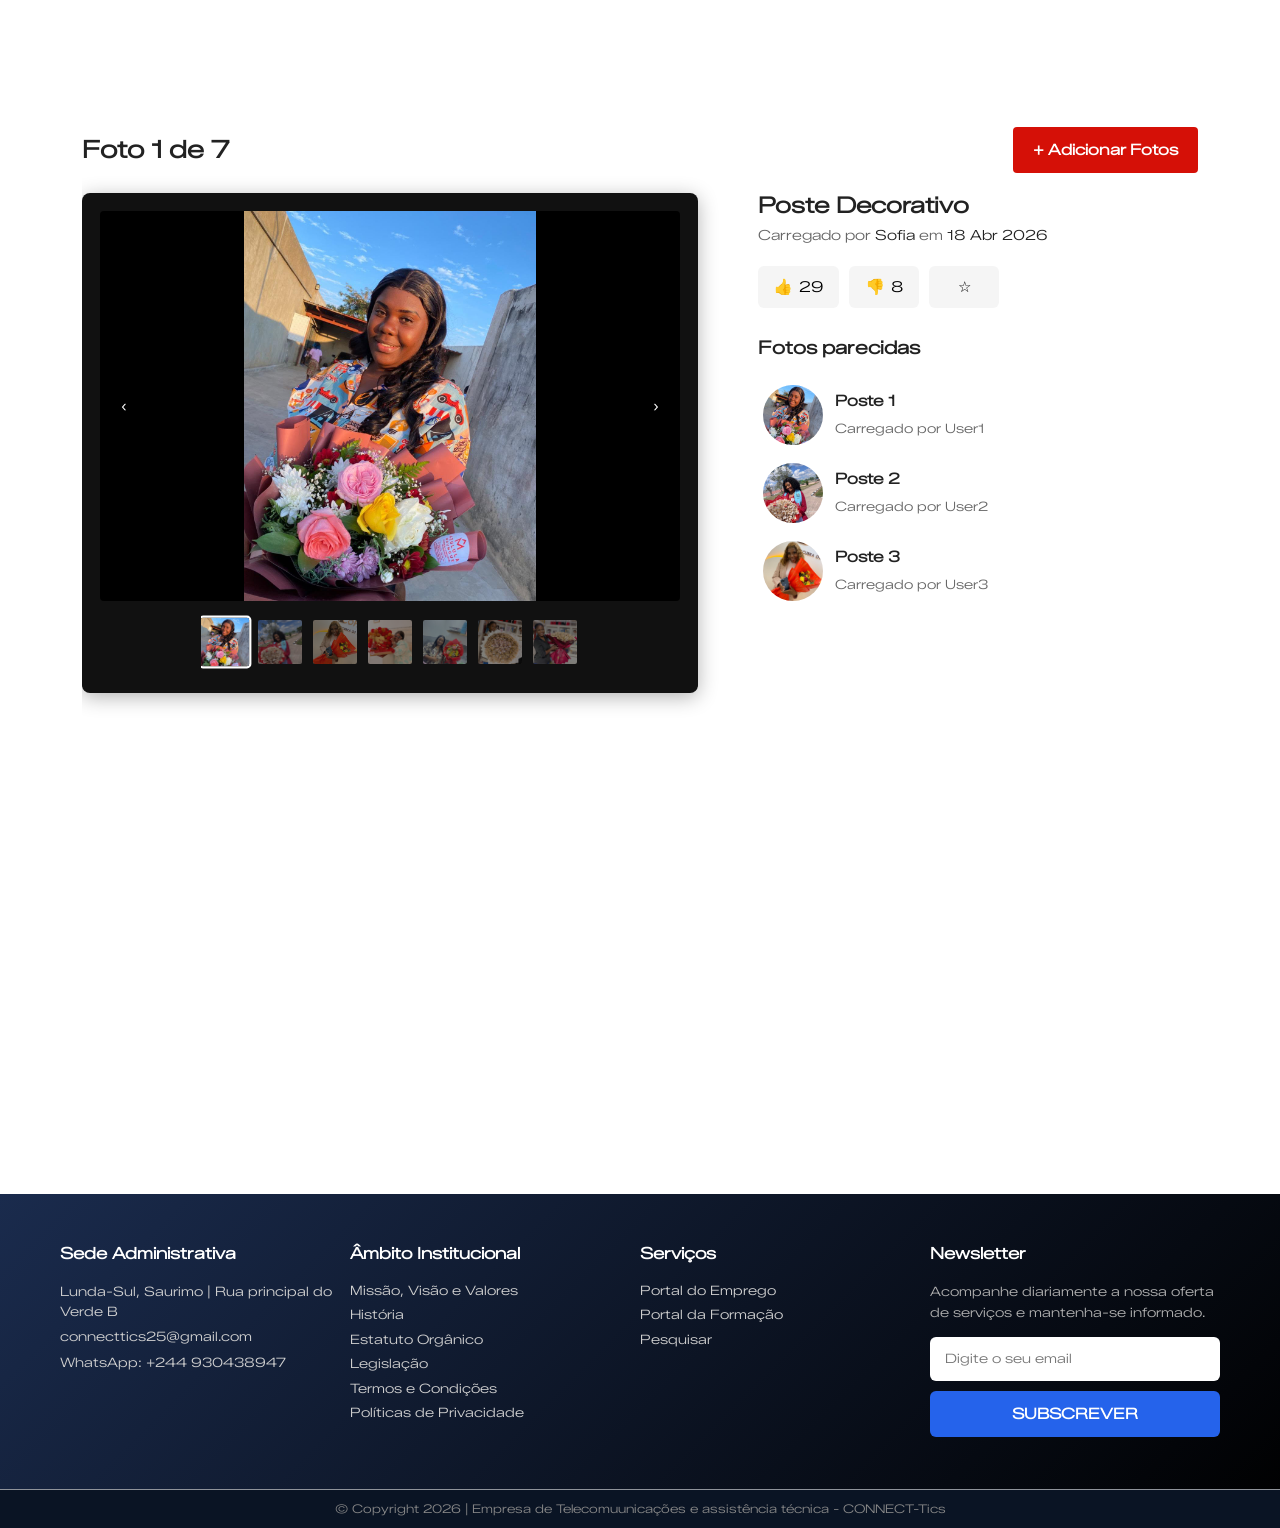
==== commit deec0362: "Update index.html" ====
--- a/index.html
+++ b/index.html
@@ -13,140 +13,54 @@
 </head>
 
 <body>
+
     <!-------------------------------------------------------------------------
-    -----Logo + Login----------- 
+    -----Cointainer----------- 
     --------------------------------------------------------------------------->
-    <div class="top-bar">
-        <div class="logo">
-            <img src="assets/img/logo/connect.png" width="">
+    <div class="container">
+        
+        <!-------------------------------------------------------------------------
+        -----Logo + Login----------- 
+        --------------------------------------------------------------------------->
+        <div class="top-bar">
+            <div class="logo">
+                <img src="assets/img/logo/connect.png" width="">
+            </div>
+            <button class="btn-login">Login</button>
         </div>
-        <button class="btn-login">Login</button>
-    </div>
-
-
-
-
-
-    <!-------------------------------------------------------------------------
-    -----Menu + Pesquisa----------- 
-    --------------------------------------------------------------------------->
-    <div class="nav-bar">
-        <button class="menu-btn" onclick="abrirMenu()">
-            <span class="hamburger">☰</span>
-            <span></span>
-        </button>
+
+
+
 
 
         <!-------------------------------------------------------------------------
-        -----Menu Horizontal Desktop - só aparece no PC----------- 
+        -----Menu + Pesquisa----------- 
         --------------------------------------------------------------------------->
-        <div class="menu-desktop">
-
-            <div class="item">
-                <button class="item-btn">Institucional <span class="arrow">▼</span></button>
-                <div class="submenu">
-                    <a href="#">Quem Somos</a>
-                </div>
-            </div>
-
-            <div class="item">
-                <button class="item-btn">Notícias</button>
-            </div>
-
-            <div class="item">
-                <button class="item-btn">Publicações <span class="arrow">▼</span></button>
-                <div class="submenu">
-                    <a href="#">Legislações</a>
-                    <a href="#">Agenda</a>
-                </div>
-            </div>
-
-            <div class="item">
-                <button class="item-btn">Informação <span class="arrow">▼</span></button>
-                <div class="submenu">
-                    <div class="item">
-                        <button class="item-btn">Serviços para Empresa <span class="arrow">▶</span></button>
-                        <div class="submenu"></div>
-                    </div>
-                    <div class="item">
-                        <button class="item-btn">Serviços para Cidadão <span class="arrow">▶</span></button>
-                        <div class="submenu">
-                            <a href="#">Emprego ou Estágio</a>
-                            <a href="#">Formação Profissional</a>
-                            <a href="#">Carteira Profissional</a>
-                        </div>
-                    </div>
-                    <div class="item">
-                        <button class="item-btn">Serviços de Empreendedorismo <span class="arrow">▶</span></button>
-                        <div class="submenu">
-                            <a href="#">Serviços de Empreendedorismo e Inovação</a>
-                            <a href="#">Rede de Centros de Empreendedorismo</a>
-                        </div>
-                    </div>
-                </div>
-            </div>
-
-        </div>
-
-
-        <!-------------------------------------------------------------------------
-        -----Botão de pesquisar----------- 
-        --------------------------------------------------------------------------->
-        <button class="search-btn" onclick="toggleSearch()">🔍</button>
-    </div>
-
-    <!-------------------------------------------------------------------------
-    -----Bloco de pesquisa - Modal----------- 
-    --------------------------------------------------------------------------->
-    <div class="search-block" id="searchBlock">
-        <span class="search-close" id="closeSearch">&times;</span>
-
-        <div class="search-wrapper">
-            <h2>Olá, o que procuras?</h2>
-
-            <div class="search-box">
-                <input type="text" class="search-input" placeholder="Escreve o que procuras?">
-                <button class="search-icon-btn">🔍</button>
-            </div>
-
-            <div class="suggestions">
-                <p>O que faço para ser cliente fiel?</p>
-                <p>Como posso candidatar-me?</p>
-            </div>
-        </div>
-    </div>
-
-
-
-
-
-    <!-------------------------------------------------------------------------
-    -----Menu Lateral - só abre no tablet/celular----------- 
-    --------------------------------------------------------------------------->
-    <div class="overlay" id="overlay" onclick="fecharMenu(event)">
-        <div class="menu-wrapper" onclick="event.stopPropagation()">
-
-            <div class="menu-header">
-                <div class="menu-title">MENU</div>
-                <button class="close-btn" onclick="fecharMenu(event)">×</button>
-            </div>
-
-            <div class="menu-body">
+        <div class="nav-bar">
+            <button class="menu-btn" onclick="abrirMenu()">
+                <span class="hamburger">☰</span>
+                <span></span>
+            </button>
+
+
+            <!-------------------------------------------------------------------------
+            -----Menu Horizontal Desktop - só aparece no PC----------- 
+            --------------------------------------------------------------------------->
+            <div class="menu-desktop">
 
                 <div class="item">
-                    <button class="item-btn" onclick="toggle(this)">Institucional <span class="arrow">▼</span></button>
+                    <button class="item-btn">Institucional <span class="arrow">▼</span></button>
                     <div class="submenu">
                         <a href="#">Quem Somos</a>
                     </div>
                 </div>
 
                 <div class="item">
-                    <button class="item-btn" onclick="toggle(this)">Notícias <span class="arrow"
-                            style="visibility:hidden">▼</span></button>
+                    <button class="item-btn">Notícias</button>
                 </div>
 
                 <div class="item">
-                    <button class="item-btn" onclick="toggle(this)">Publicações <span class="arrow">▼</span></button>
+                    <button class="item-btn">Publicações <span class="arrow">▼</span></button>
                     <div class="submenu">
                         <a href="#">Legislações</a>
                         <a href="#">Agenda</a>
@@ -154,50 +68,144 @@
                 </div>
 
                 <div class="item">
-                    <button class="item-btn" onclick="toggle(this)">Informaçao <span class="arrow">▼</span></button>
+                    <button class="item-btn">Informação <span class="arrow">▼</span></button>
                     <div class="submenu">
-
                         <div class="item">
-                            <button class="item-btn" onclick="toggle(this)">Serviços para Empresa <span
-                                    class="arrow">▼</span></button>
+                            <button class="item-btn">Serviços para Empresa <span class="arrow">▶</span></button>
                             <div class="submenu"></div>
                         </div>
-
-                        <div class="item active">
-                            <button class="item-btn" onclick="toggle(this)">Serviços para Cidadão <span
-                                    class="arrow">▲</span></button>
-                            <div class="submenu show">
+                        <div class="item">
+                            <button class="item-btn">Serviços para Cidadão <span class="arrow">▶</span></button>
+                            <div class="submenu">
                                 <a href="#">Emprego ou Estágio</a>
                                 <a href="#">Formação Profissional</a>
                                 <a href="#">Carteira Profissional</a>
                             </div>
                         </div>
-
                         <div class="item">
-                            <button class="item-btn" onclick="toggle(this)">Serviços de Empreendedorismo <span
-                                    class="arrow">▼</span></button>
+                            <button class="item-btn">Serviços de Empreendedorismo <span class="arrow">▶</span></button>
                             <div class="submenu">
                                 <a href="#">Serviços de Empreendedorismo e Inovação</a>
                                 <a href="#">Rede de Centros de Empreendedorismo</a>
                             </div>
                         </div>
-
-                    </div>
-                </div>
-
-            </div>
+                    </div>
+                </div>
+
+            </div>
+
+
+            <!-------------------------------------------------------------------------
+            -----Botão de pesquisar----------- 
+            --------------------------------------------------------------------------->
+            <button class="search-btn" onclick="toggleSearch()">🔍</button>
         </div>
-    </div>
-
-
-    <!-------------------------------------------------------------------------
-    -----Cointainer----------- 
-    --------------------------------------------------------------------------->
-    <div class="container">
+
+        <!-------------------------------------------------------------------------
+        -----Bloco de pesquisa - Modal----------- 
+        --------------------------------------------------------------------------->
+        <div class="search-block" id="searchBlock">
+            <span class="search-close" id="closeSearch">&times;</span>
+
+            <div class="search-wrapper">
+                <h2>Olá, o que procuras?</h2>
+
+                <div class="search-box">
+                    <input type="text" class="search-input" placeholder="Escreve o que procuras?">
+                    <button class="search-icon-btn">🔍</button>
+                </div>
+
+                <div class="suggestions">
+                    <p>O que faço para ser cliente fiel?</p>
+                    <p>Como posso candidatar-me?</p>
+                </div>
+            </div>
+        </div>
+
+
+
+
+
+        <!-------------------------------------------------------------------------
+        -----Menu Lateral - só abre no tablet/celular----------- 
+        --------------------------------------------------------------------------->
+        <div class="overlay" id="overlay" onclick="fecharMenu(event)">
+            <div class="menu-wrapper" onclick="event.stopPropagation()">
+
+                <div class="menu-header">
+                    <div class="menu-title">MENU</div>
+                    <button class="close-btn" onclick="fecharMenu(event)">×</button>
+                </div>
+
+                <div class="menu-body">
+
+                    <div class="item">
+                        <button class="item-btn" onclick="toggle(this)">Institucional <span class="arrow">▼</span></button>
+                        <div class="submenu">
+                            <a href="#">Quem Somos</a>
+                        </div>
+                    </div>
+
+                    <div class="item">
+                        <button class="item-btn" onclick="toggle(this)">Notícias <span class="arrow"
+                                style="visibility:hidden">▼</span></button>
+                    </div>
+
+                    <div class="item">
+                        <button class="item-btn" onclick="toggle(this)">Publicações <span class="arrow">▼</span></button>
+                        <div class="submenu">
+                            <a href="#">Legislações</a>
+                            <a href="#">Agenda</a>
+                        </div>
+                    </div>
+
+                    <div class="item">
+                        <button class="item-btn" onclick="toggle(this)">Informaçao <span class="arrow">▼</span></button>
+                        <div class="submenu">
+
+                            <div class="item">
+                                <button class="item-btn" onclick="toggle(this)">Serviços para Empresa <span
+                                        class="arrow">▼</span></button>
+                                <div class="submenu"></div>
+                            </div>
+
+                            <div class="item active">
+                                <button class="item-btn" onclick="toggle(this)">Serviços para Cidadão <span
+                                        class="arrow">▲</span></button>
+                                <div class="submenu show">
+                                    <a href="#">Emprego ou Estágio</a>
+                                    <a href="#">Formação Profissional</a>
+                                    <a href="#">Carteira Profissional</a>
+                                </div>
+                            </div>
+
+                            <div class="item">
+                                <button class="item-btn" onclick="toggle(this)">Serviços de Empreendedorismo <span
+                                        class="arrow">▼</span></button>
+                                <div class="submenu">
+                                    <a href="#">Serviços de Empreendedorismo e Inovação</a>
+                                    <a href="#">Rede de Centros de Empreendedorismo</a>
+                                </div>
+                            </div>
+
+                        </div>
+                    </div>
+
+                </div>
+            </div>
+        </div>
+
+
+
+
+
+
+
+
         <!-------------------------------------------------------------------------
         -----Categorias Top----------- 
         --------------------------------------------------------------------------->
-        <!-- Categorias deslizáveis -->
+        <!-- Categorias deslizáveis
         <div class="categories-wrapper">
             <div class="categories" id="categories">
                 <button class="cat-item active">
@@ -217,7 +225,7 @@
                     Todas categorias
                 </button>
             </div>
-        </div>
+        </div> -->
 
 
 
@@ -329,7 +337,7 @@
             <div class="parceiros-content p-contentOne">
                 <div class="parceiros-texto">
                     <p class="tag">NOSSOS SERVIÇOS</p>
-                    <h2>— Nós acreditamos que o atendimento é o começo de uma parceria grandiosa</h2>
+                    <h2>Nós acreditamos que o atendimento é o começo de uma parceria grandiosa</h2>
                     <p>É por isso que os nossos clientes são atendidos individualmente, pois assim, suas demandas são
                         compreendidas e os prazos são estabelecidos com fidelidade. Além disso, na sede existe segurança
                         máxima, tornando sua visita segura e confortável.</p>
@@ -627,7 +635,7 @@
         <div class="parceiros-content">
             <div class="parceiros-texto">
                 <p class="tag">NOSSOS PARCEIROS</p>
-                <h2>— Nós acreditamos que o atendimento é o começo de uma parceria grandiosa</h2>
+                <h2>Nós acreditamos que o atendimento é o começo de uma parceria grandiosa</h2>
                 <p>É por isso que os nossos clientes são atendidos individualmente, pois assim, suas demandas são
                     compreendidas e os prazos são estabelecidos com fidelidade. Além disso, na sede existe segurança
                     máxima, tornando sua visita segura e confortável.</p>
@@ -836,12 +844,14 @@
         line-height: 1.3;
         color: #222;
         margin-bottom: 20px;
+        text-align: justify;
     }
 
     .parceiros-texto p {
         font-size: 16px;
         line-height: 1.7;
         color: #555;
+        text-align: justify;
     }
 
     .parceiros-btn {
@@ -1000,6 +1010,7 @@
         line-height: 1.7;
         color: #444;
         margin: 0;
+        text-align: justify;
     }
 
     .lastfm-texto a {
@@ -1052,7 +1063,7 @@
 
     .parecido-cards {
         display: flex;
-        gap: 18px;
+        gap: 5px;
         flex-wrap: wrap;
     }
 
@@ -1063,8 +1074,8 @@
     }
 
     .parecido-card img {
-        width: 80px;
-        height: 80px;
+        width: 100px;
+        height: 100px;
         border-radius: 50%;
         object-fit: cover;
         margin-bottom: 8px;
@@ -1092,8 +1103,8 @@
 
         .lastfm-header {
             flex-direction: column;
-            align-items: flex-start;
-            text-align: left;
+            align-items: center;
+            text-align: justify;
         }
 
         .lastfm-btn {
@@ -1105,22 +1116,22 @@
     /* RESPONSIVO MOBILE */
     @media (max-width: 480px) {
         .lastfm-section {
-            padding: 30px 10px;
+            padding: 30px 0;
             margin: 0;
         }
 
         .avatar-grupo {
-            height: 70px;
+            height: 150px;
         }
 
         .avatar.centro {
-            width: 70px;
-            height: 70px;
+            width: 150px;
+            height: 150px;
         }
 
         .avatar.lateral {
-            width: 45px;
-            height: 45px;
+            width: 100px;
+            height: 100px;
         }
 
         .avatar.lateral:first-child {
@@ -1140,12 +1151,12 @@
         }
 
         .parecido-cards {
-            gap: 12px;
+            gap: 5px;
         }
 
         .parecido-card img {
-            width: 65px;
-            height: 65px;
+            width: 113px;
+            height: 113px;
         }
     }
 
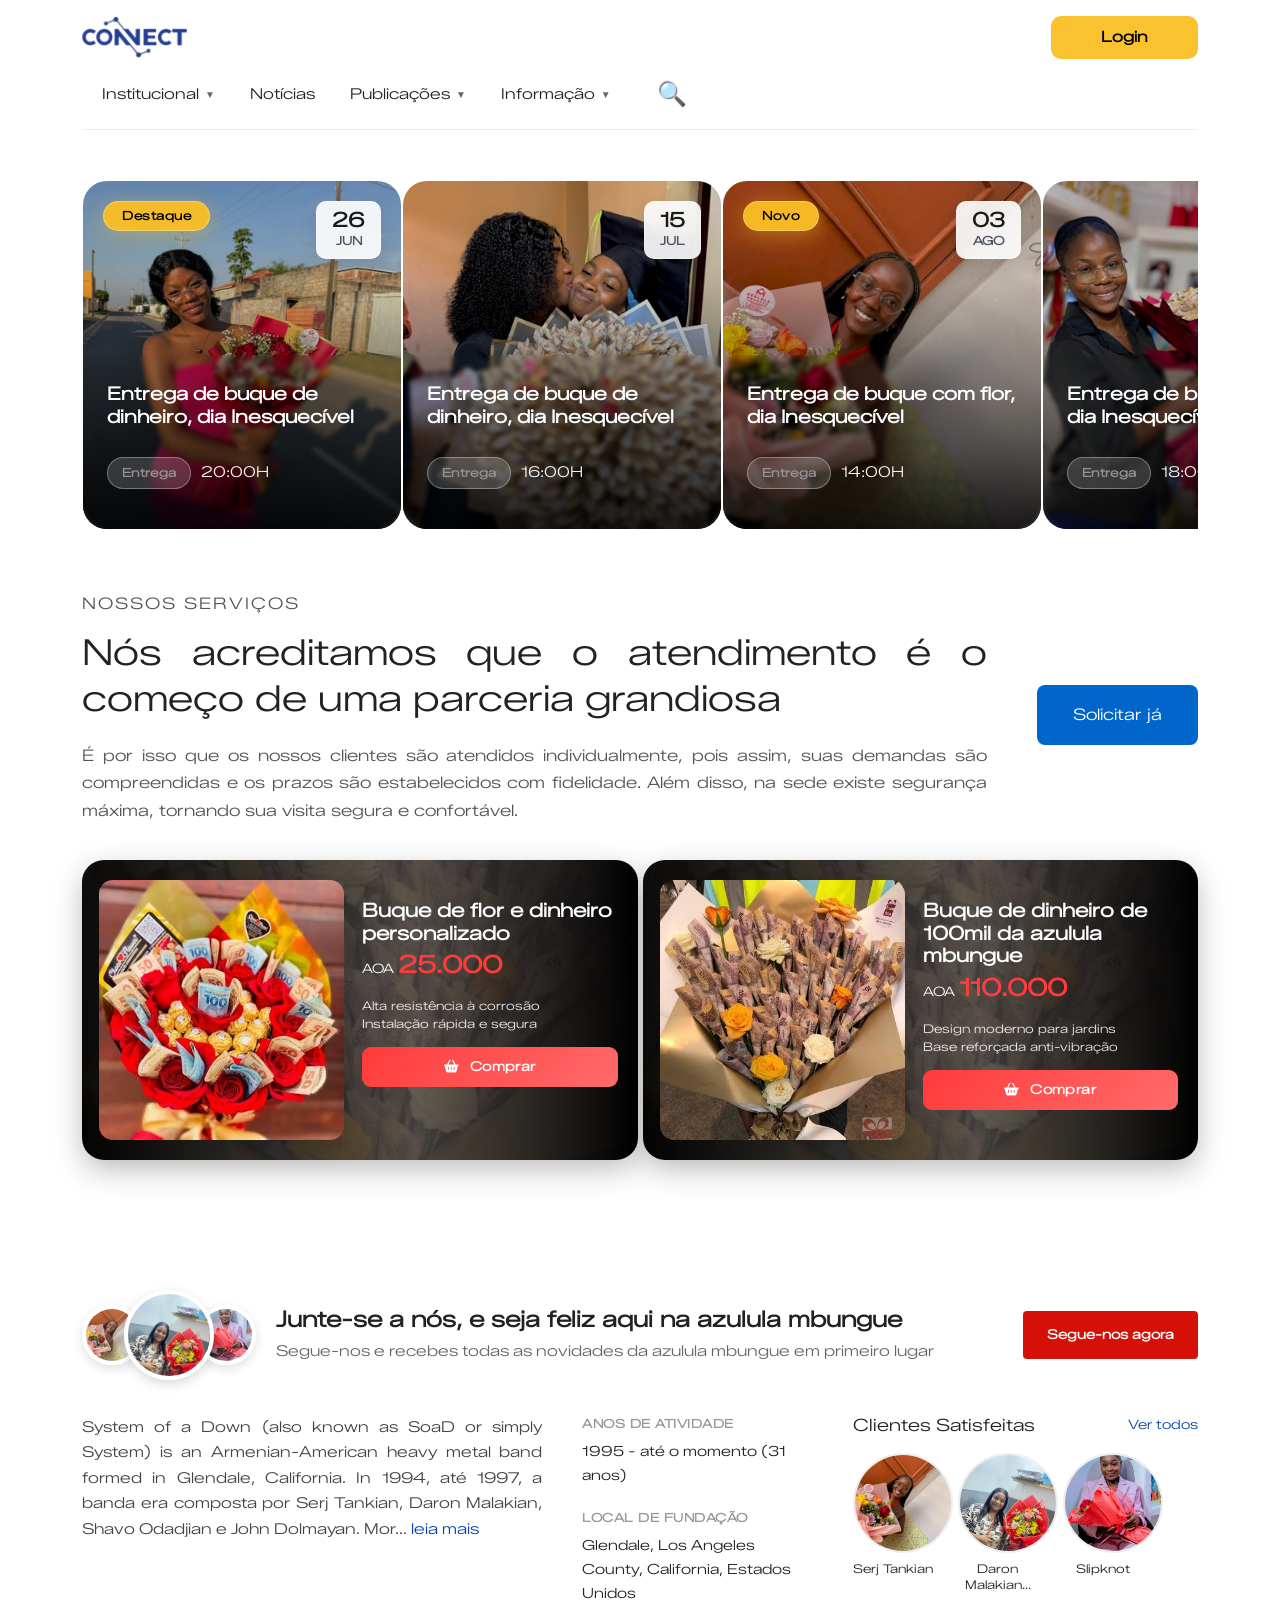
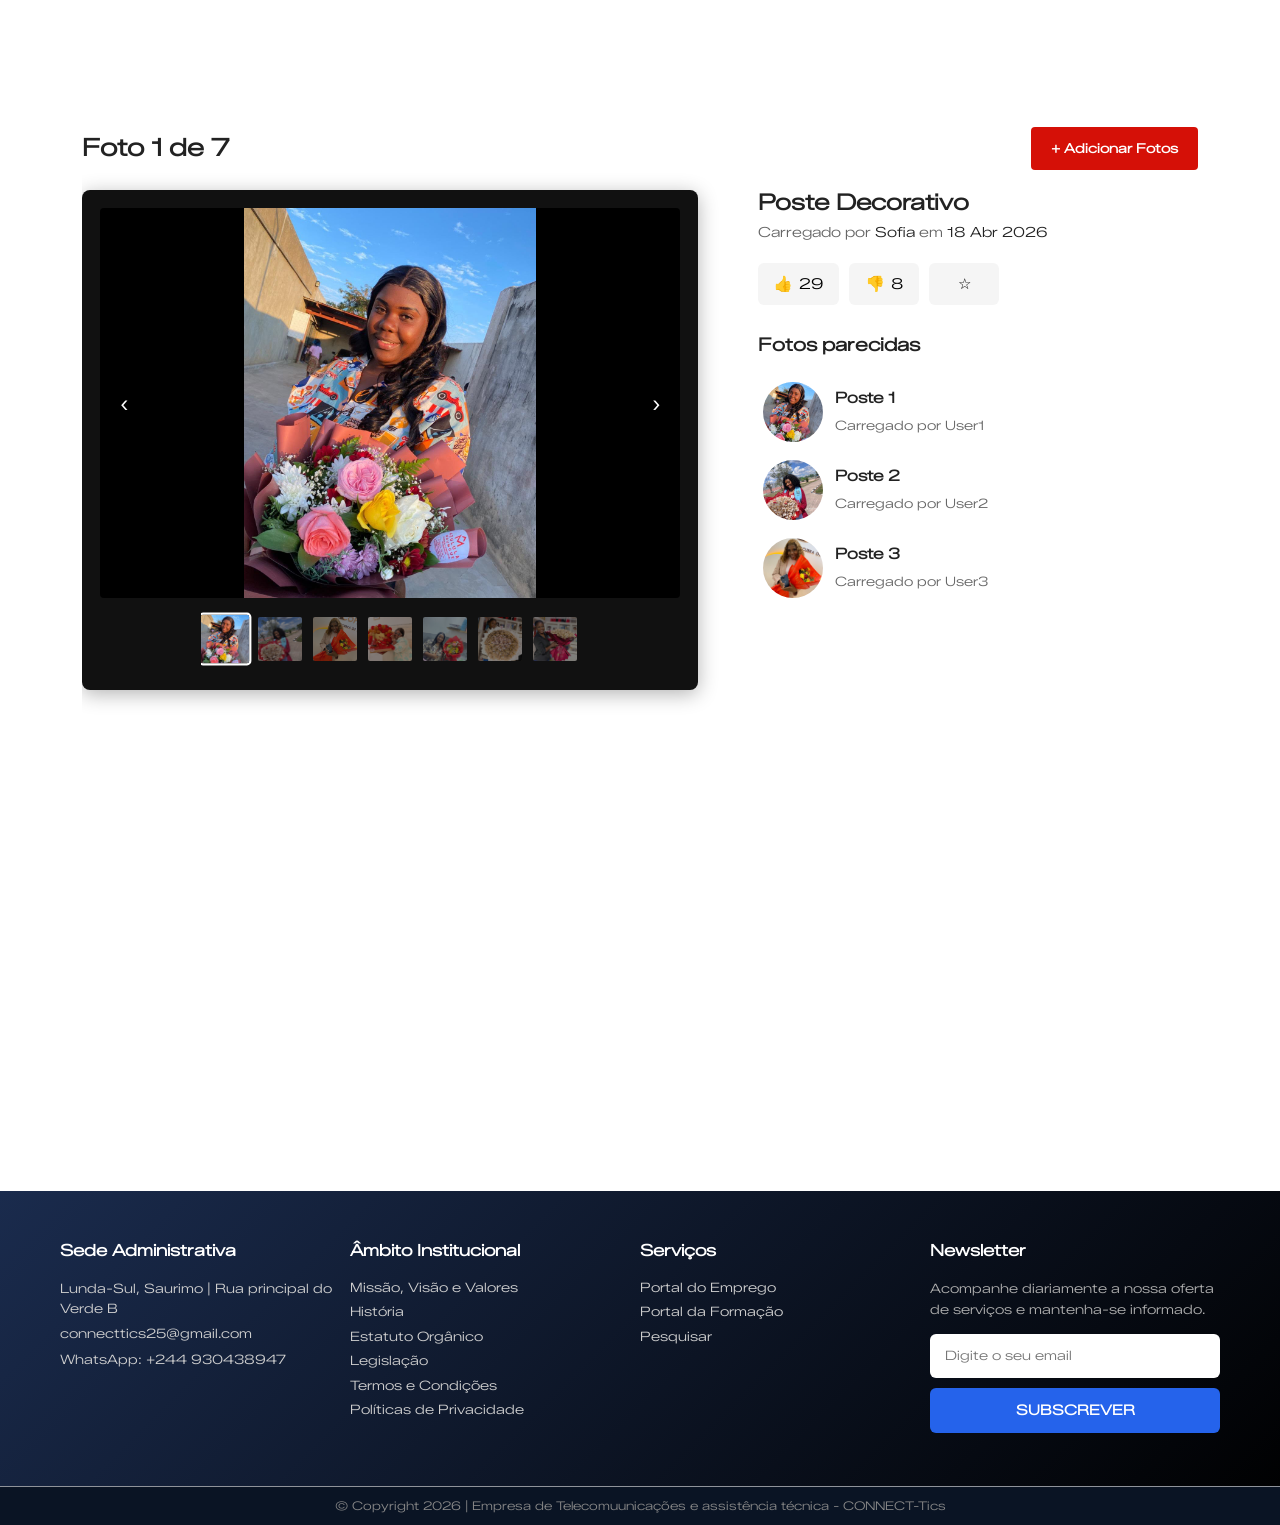
==== commit ad0c0115: "Update index.html" ====
--- a/index.html
+++ b/index.html
@@ -243,7 +243,7 @@
                     <!-- CARD 1 -->
                     <div class="event-card">
                         <div class="card-image-wrapper">
-                            <img src="assets/img/11.jpg"
+                            <img src="assets/img/14.jpg"
                                 alt="Festival de Jazz">
                         </div>
                         <div class="card-gradient"></div>
@@ -305,7 +305,7 @@
                     <!-- CARD 4 -->
                     <div class="event-card">
                         <div class="card-image-wrapper">
-                            <img src="assets/img/14.jpg" alt="Festa">
+                            <img src="assets/img/11.jpg" alt="Festa">
                         </div>
                         <div class="card-gradient"></div>
                         <div class="card-date">
--- a/assets/css/main.css
+++ b/assets/css/main.css
@@ -17,7 +17,7 @@
 
 button {
     font-family: 'myFonte-normal' !important;
-    font-size: 15px !important;
+    -font-size: 15px !important;
 }
 
 .fa {
@@ -68,7 +68,7 @@
     display: flex;
     justify-content: space-between;
     align-items: center;
-    padding: 15px 15px 0 15px;
+    padding: 15px 0 0 0;
     -background: #816c6c;
 }
 
@@ -92,11 +92,13 @@
     display: flex;
     justify-content: space-between;
     align-items: center;
-    padding: 0 5px;
+    padding: 0;
     -background: #ffffff;
     border-bottom: 1px solid #eee;
 }
-
+button.menu-btn{
+    padding: 0 !important;
+}
 .menu-btn {
     display: flex;
     align-items: center;
@@ -110,7 +112,7 @@
 }
 
 .hamburger {
-    font-size: 24px;
+    font-size: 30px;
 }
 
 .search-btn {
@@ -138,7 +140,7 @@
     width: 100%;
     height: 100%;
     background: rgba(0, 0, 0, 0.85);
-    backdrop-filter: blur(6px);
+    backdrop-filter: blur(1px);
     align-items: center;
     justify-content: center;
 }
@@ -153,7 +155,7 @@
     width: 90%;
     max-width: 600px;
     border-radius: 16px;
-    padding: 40px 20px 30px;
+    padding: 70px 20px 30px;
     position: relative;
 }
 
@@ -269,7 +271,7 @@
 .menu-wrapper {
     width: 70%;
     max-width: 340px;
-    margin-left: -15px;
+    margin-left: -20px;
     background: #fff;
     border-radius: 12px;
     overflow: hidden;
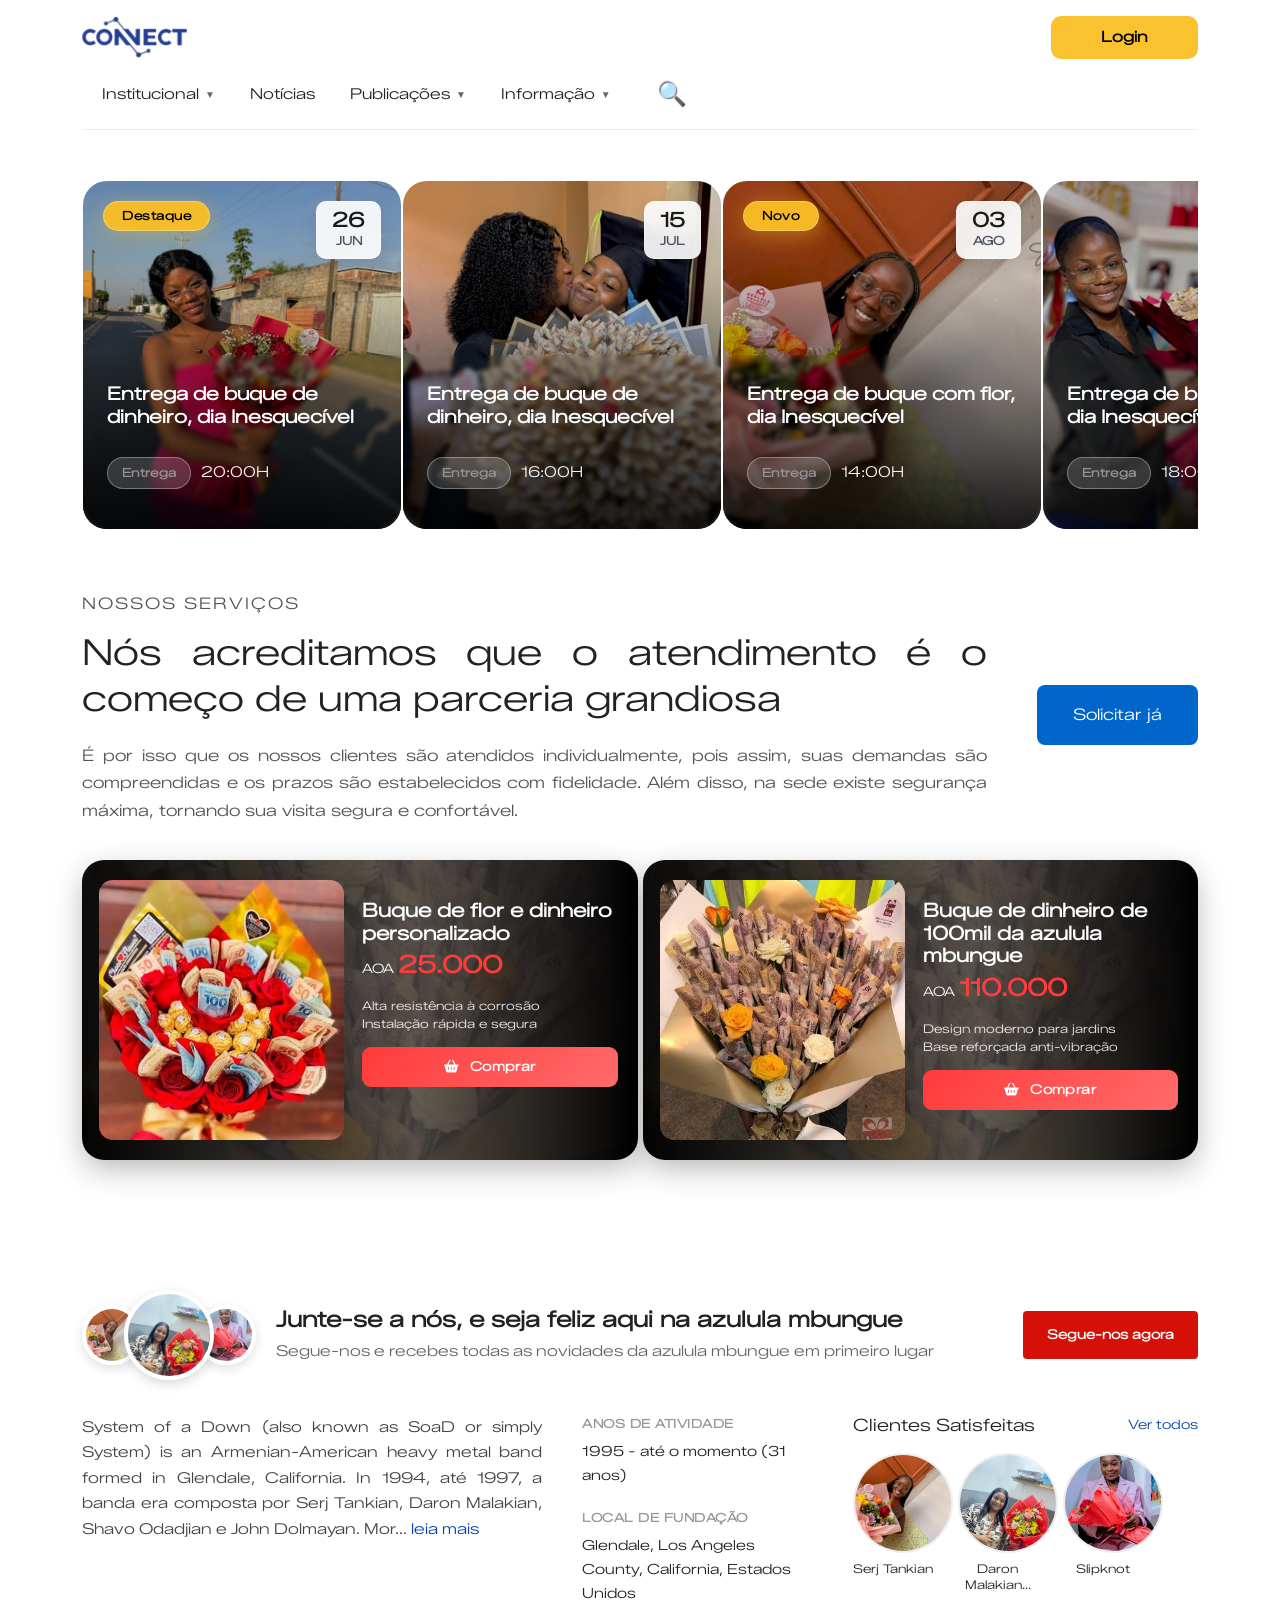
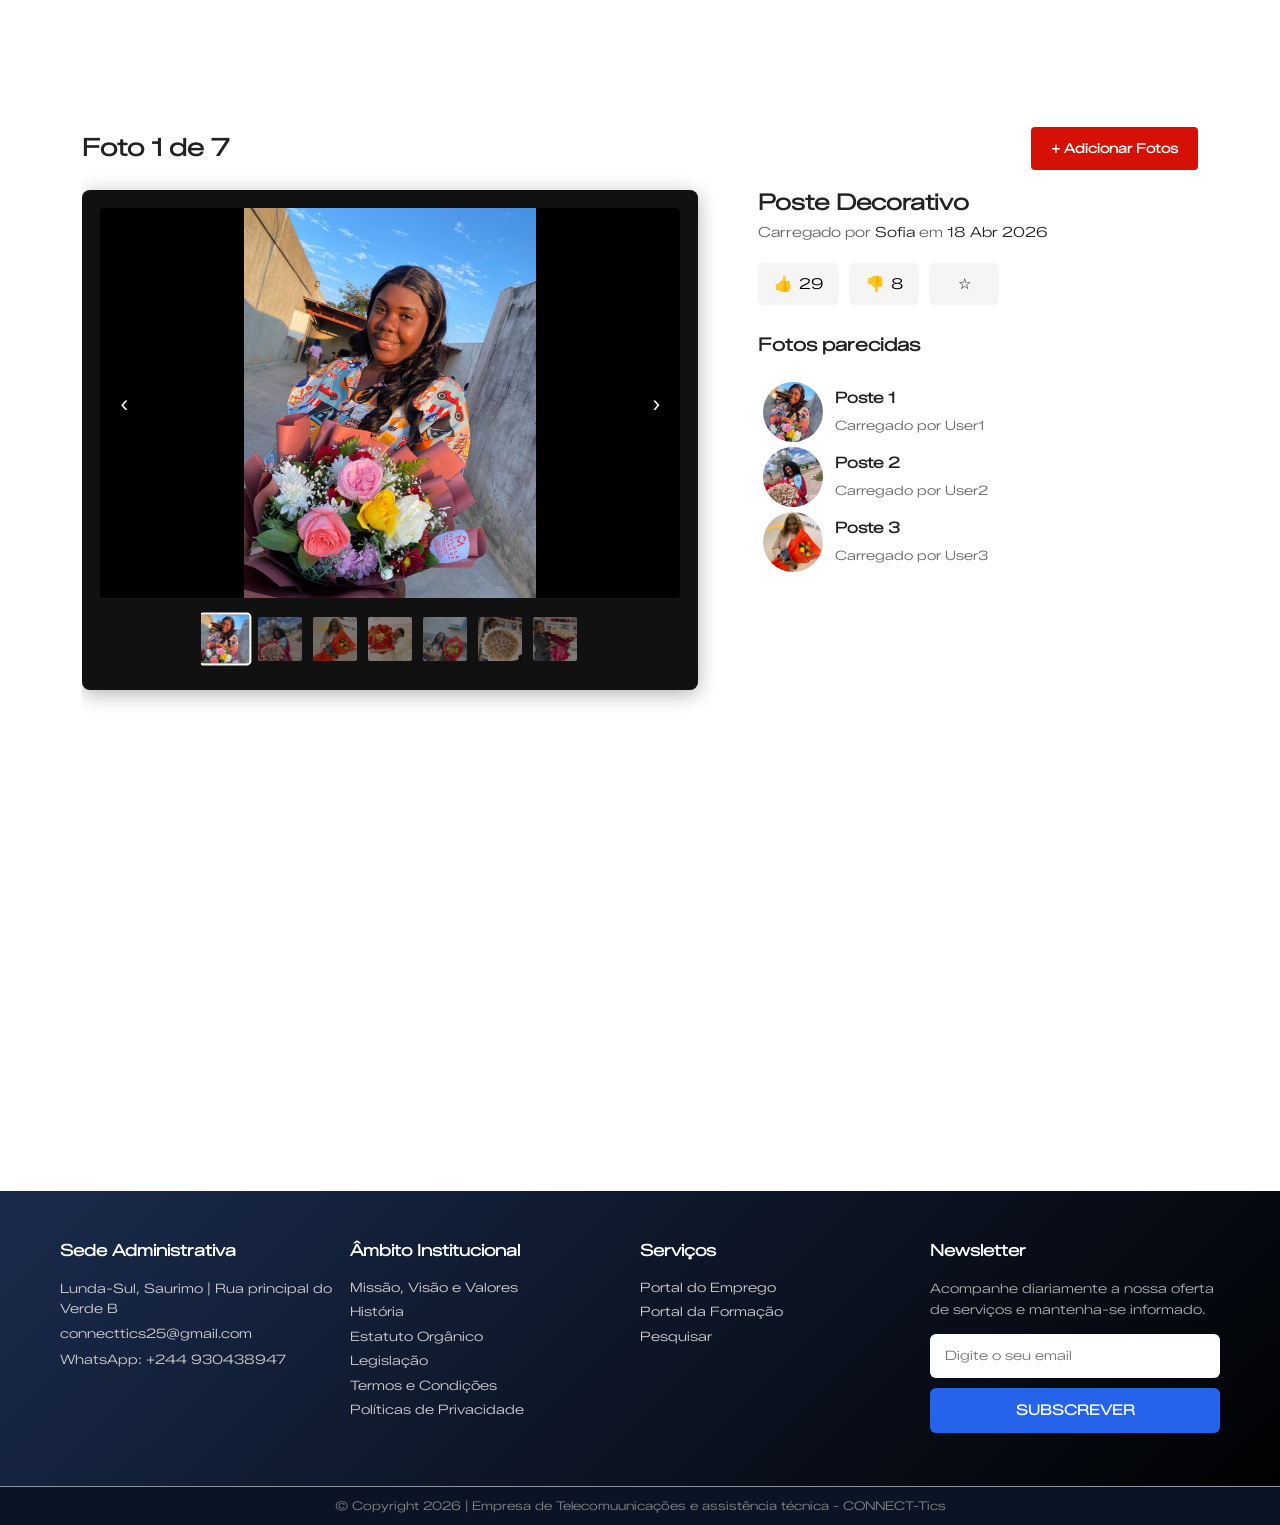
==== commit 8ef9a24d: "Update index.html" ====
--- a/index.html
+++ b/index.html
@@ -1405,7 +1405,7 @@
     .fotos-parecidas {
         display: flex;
         flex-direction: column;
-        gap: 18px;
+        gap: 5px;
         max-height: 350px;
         overflow-y: auto;
         overflow-x: hidden;
@@ -1601,10 +1601,10 @@
         /* FOTOS PARECIDAS - CARROSSEL SEM CORTAR A PRIMEIRA */
         .fotos-parecidas {
             flex-direction: row;
-            gap: 18px;
+            -gap: 18px;
             overflow-x: auto;
             overflow-y: hidden;
-            padding: 10px 15px 15px 15px; /* padding-left 15px = primeira imagem inteira */
+            padding: 15px 0; /* padding-left 15px = primeira imagem inteira */
             max-width: 100%;
             scroll-snap-type: x mandatory;
             -webkit-overflow-scrolling: touch;
@@ -1627,16 +1627,16 @@
         .parecida-item {
             flex-direction: column;
             gap: 8px;
-            text-align: left;
-            min-width: 160px; /* corrigi: tava 150 sem px */
-            max-width: 160px;
+            text-align: center;
+            min-width: 113px; /* corrigi: tava 150 sem px */
+            max-width: 113px;
             flex-shrink: 0;
             scroll-snap-align: start;
         }
 
         .parecida-item img {
-            width: 160px; /* reduzi de 150px pra caber 3 na tela */
-            height: 160px;
+            width: 113px; /* reduzi de 150px pra caber 3 na tela */
+            height: 113px;
             border-radius: 50%;
             object-fit: cover;
         }
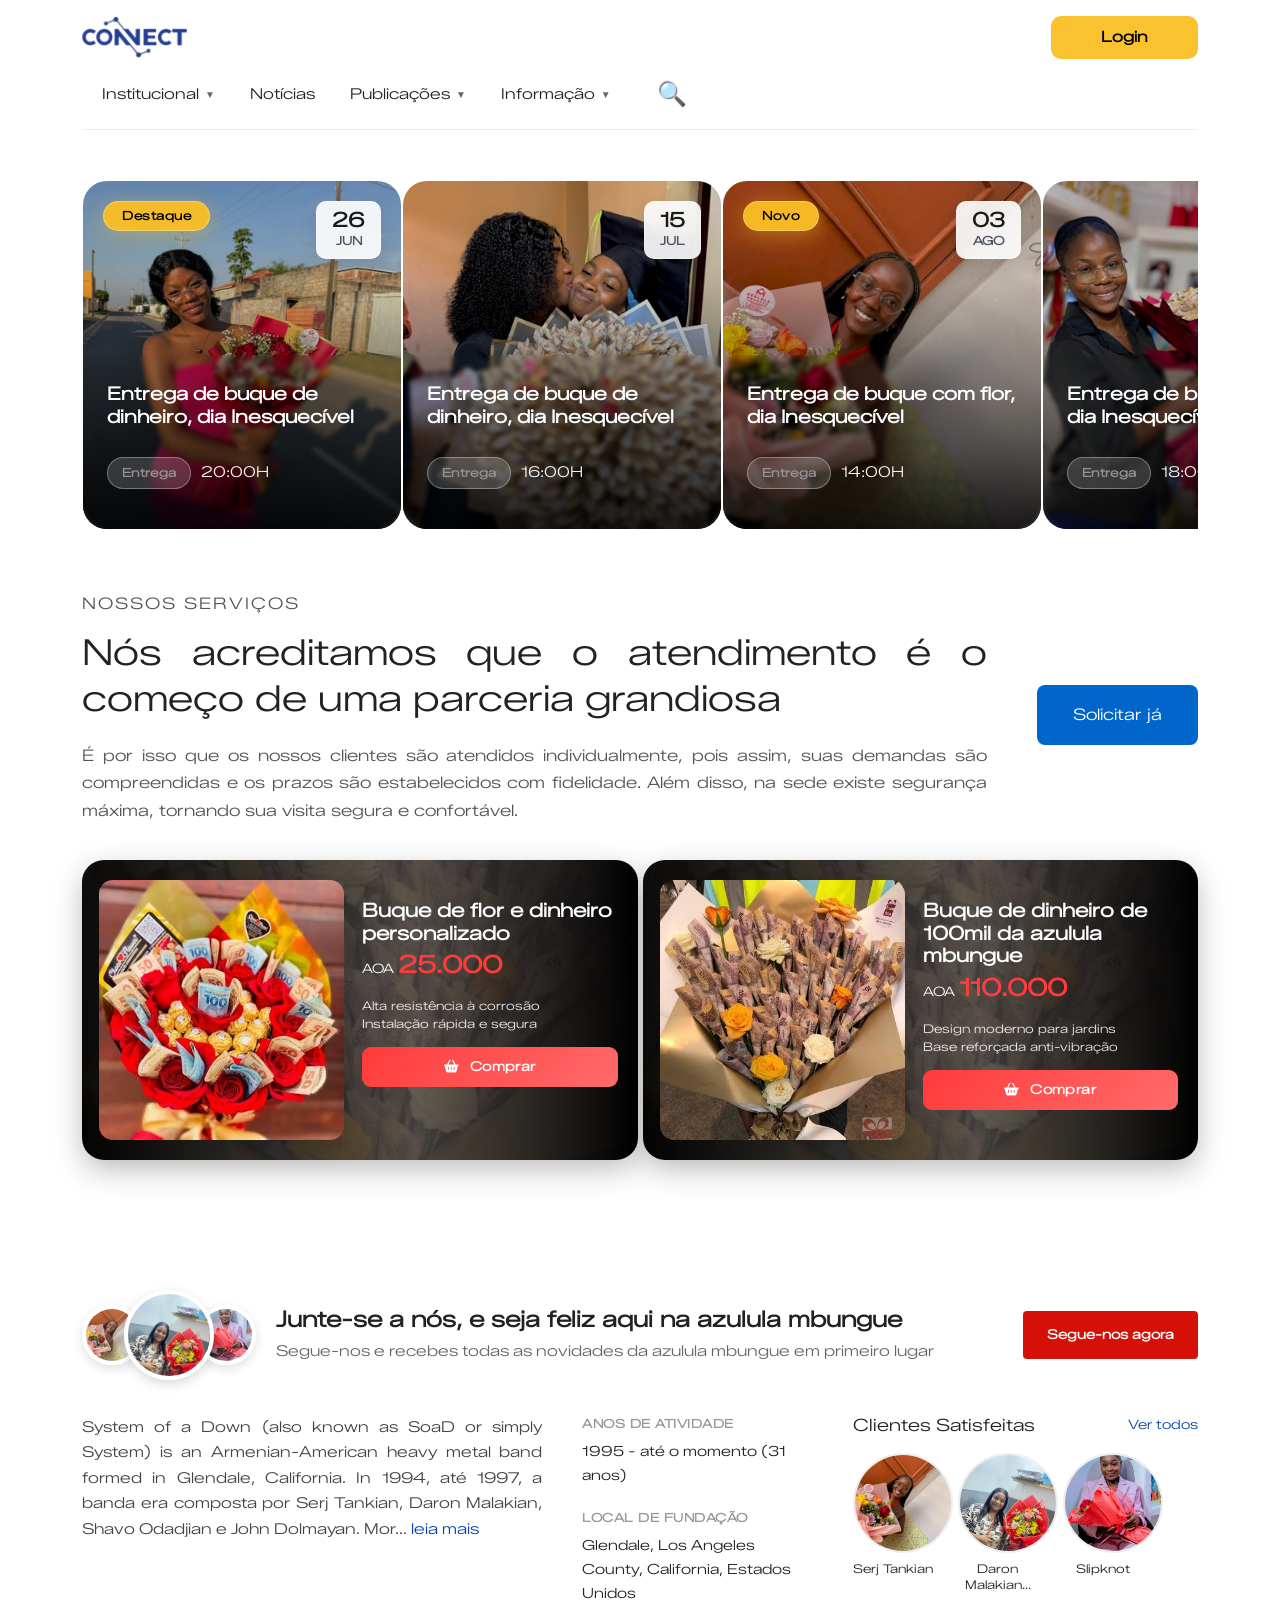
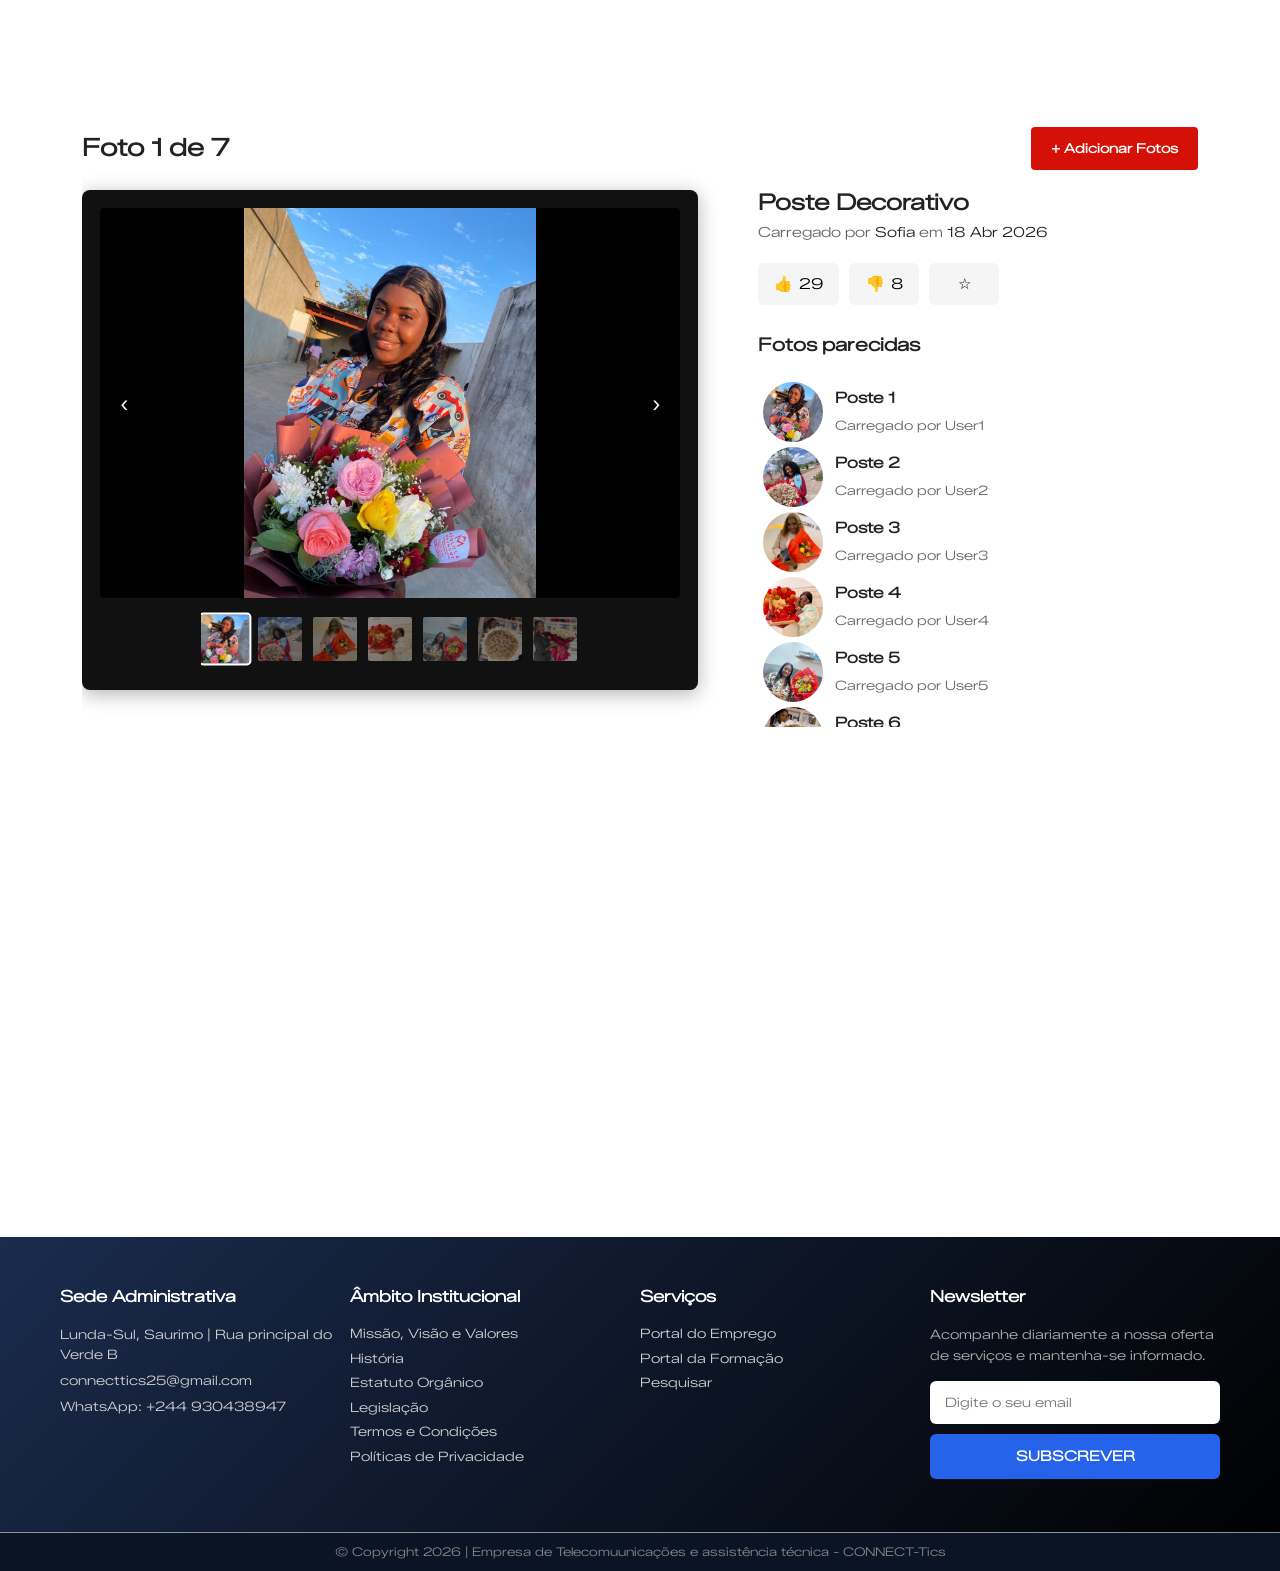
==== commit fa10d6c4: "Update index.html" ====
--- a/index.html
+++ b/index.html
@@ -580,7 +580,7 @@
             }
 
             // 3 fotos parecidas pegando das próprias fotos
-            parecidas.innerHTML = [0, 1, 2].map(i => `
+            parecidas.innerHTML = [0, 1, 2, 3, 4, 5, 6].map(i => `
                 <div class="parecida-item">
                 <img src="${fotos[i]}">
                 <div><strong>Poste ${i + 1}</strong><small>Carregado por User${i + 1}</small></div>
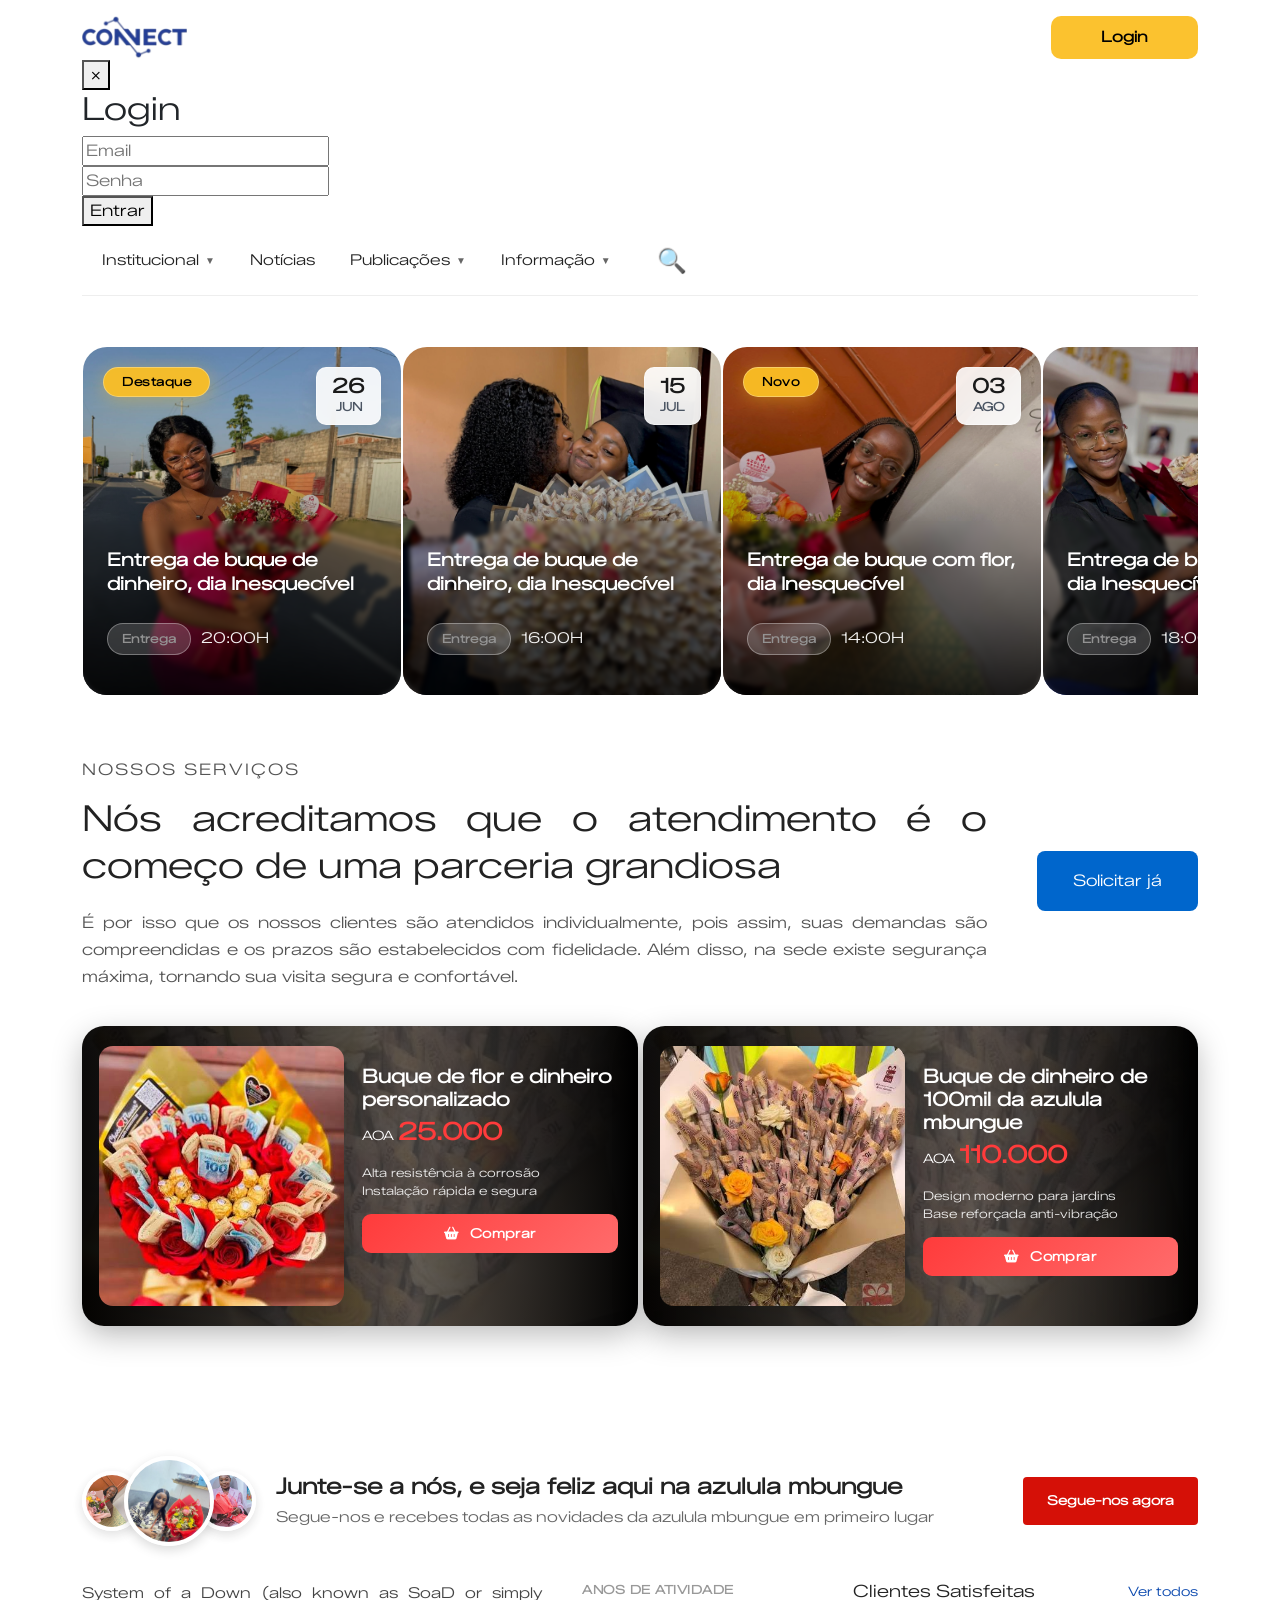
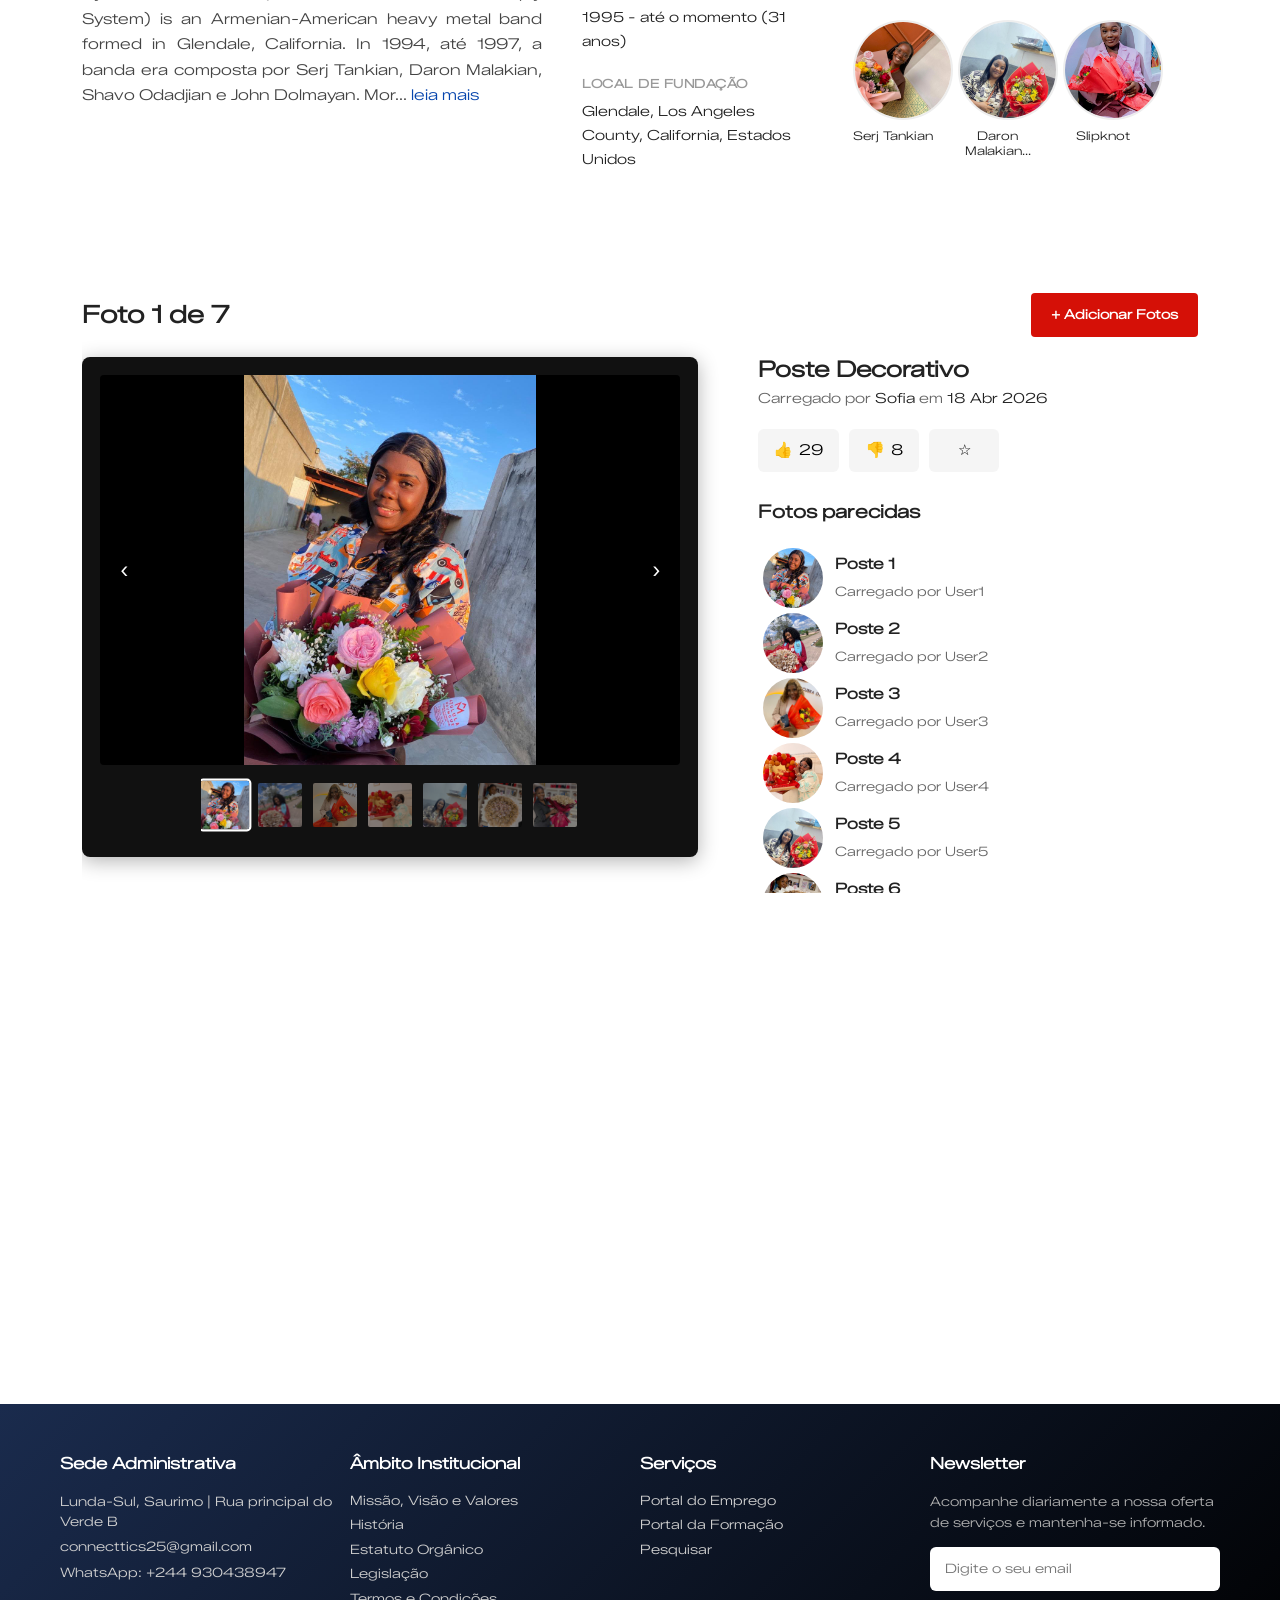
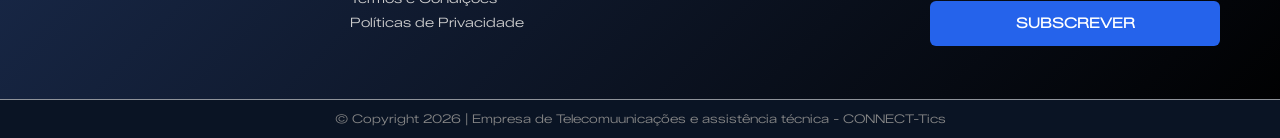
==== commit 66f1432c: "Update index.html" ====
--- a/index.html
+++ b/index.html
@@ -18,7 +18,7 @@
     -----Cointainer----------- 
     --------------------------------------------------------------------------->
     <div class="container">
-        
+
         <!-------------------------------------------------------------------------
         -----Logo + Login----------- 
         --------------------------------------------------------------------------->
@@ -29,7 +29,24 @@
             <button class="btn-login">Login</button>
         </div>
 
-
+        <!-------------------------------------------------------------------------
+        -----Modal Login Glass----------- 
+        --------------------------------------------------------------------------->
+        <div id="loginModal" class="modal-overlay">
+            <div class="modal-glass">
+                <button class="modal-close">&times;</button>
+                <h2>Login</h2>
+                <form id="loginForm">
+                    <div class="input-group">
+                        <input type="email" id="email" placeholder="Email" required>
+                    </div>
+                    <div class="input-group">
+                        <input type="password" id="senha" placeholder="Senha" required>
+                    </div>
+                    <button type="submit" class="btn-login-1">Entrar</button>
+                </form>
+            </div>
+        </div>
 
 
 
@@ -51,7 +68,7 @@
                 <div class="item">
                     <button class="item-btn">Institucional <span class="arrow">▼</span></button>
                     <div class="submenu">
-                        <a href="#">Quem Somos</a>
+                        <a href="produtos.html">Quem Somos</a>
                     </div>
                 </div>
 
@@ -140,9 +157,10 @@
                 <div class="menu-body">
 
                     <div class="item">
-                        <button class="item-btn" onclick="toggle(this)">Institucional <span class="arrow">▼</span></button>
+                        <button class="item-btn" onclick="toggle(this)">Institucional <span
+                                class="arrow">▼</span></button>
                         <div class="submenu">
-                            <a href="#">Quem Somos</a>
+                            <a href="quem-somos">Quem Somos</a>
                         </div>
                     </div>
 
@@ -152,7 +170,8 @@
                     </div>
 
                     <div class="item">
-                        <button class="item-btn" onclick="toggle(this)">Publicações <span class="arrow">▼</span></button>
+                        <button class="item-btn" onclick="toggle(this)">Publicações <span
+                                class="arrow">▼</span></button>
                         <div class="submenu">
                             <a href="#">Legislações</a>
                             <a href="#">Agenda</a>
@@ -243,8 +262,7 @@
                     <!-- CARD 1 -->
                     <div class="event-card">
                         <div class="card-image-wrapper">
-                            <img src="assets/img/14.jpg"
-                                alt="Festival de Jazz">
+                            <img src="assets/img/14.jpg" alt="Festival de Jazz">
                         </div>
                         <div class="card-gradient"></div>
                         <span class="card-badge">Destaque</span>
@@ -264,8 +282,7 @@
                     <!-- CARD 2 -->
                     <div class="event-card">
                         <div class="card-image-wrapper">
-                            <img src="assets/img/12.jpg"
-                                alt="Show Rock">
+                            <img src="assets/img/12.jpg" alt="Show Rock">
                         </div>
                         <div class="card-gradient"></div>
                         <div class="card-date">
@@ -284,8 +301,7 @@
                     <!-- CARD 3 -->
                     <div class="event-card">
                         <div class="card-image-wrapper">
-                            <img src="assets/img/13.jpg"
-                                alt="Festival">
+                            <img src="assets/img/13.jpg" alt="Festival">
                         </div>
                         <div class="card-gradient"></div>
                         <span class="card-badge">Novo</span>
@@ -1292,8 +1308,13 @@
         transform: translateY(-50%) scale(1.1);
     }
 
-    .seta-esq { left: 22px; }
-    .seta-dir { right: 22px; }
+    .seta-esq {
+        left: 22px;
+    }
+
+    .seta-dir {
+        right: 22px;
+    }
 
     /* MINIATURAS EMBAIXO */
     .miniaturas-bottom {
@@ -1317,7 +1338,10 @@
         scrollbar-color: #444 #222;
     }
 
-    .miniaturas-scroll::-webkit-scrollbar { height: 4px; }
+    .miniaturas-scroll::-webkit-scrollbar {
+        height: 4px;
+    }
+
     .miniaturas-scroll::-webkit-scrollbar-thumb {
         background: #444;
         border-radius: 3px;
@@ -1335,7 +1359,10 @@
         flex-shrink: 0;
     }
 
-    .mini:hover { opacity: 0.8; }
+    .mini:hover {
+        opacity: 0.8;
+    }
+
     .mini.ativa {
         opacity: 1;
         border-color: #fff;
@@ -1392,7 +1419,9 @@
         justify-content: center;
     }
 
-    .btn-acao:hover { background: #e0e0e0; }
+    .btn-acao:hover {
+        background: #e0e0e0;
+    }
 
     .foto-info h4 {
         font-size: 18px;
@@ -1409,26 +1438,32 @@
         max-height: 350px;
         overflow-y: auto;
         overflow-x: hidden;
-        padding: 5px 8px 5px 5px; /* padding-left 5px pra não colar */
+        padding: 5px 8px 5px 5px;
+        /* padding-left 5px pra não colar */
         margin-bottom: 10px;
         scrollbar-width: thin;
         scrollbar-color: #ccc #f5f5f5;
     }
 
-    .fotos-parecidas::-webkit-scrollbar { width: 6px; }
+    .fotos-parecidas::-webkit-scrollbar {
+        width: 6px;
+    }
+
     .fotos-parecidas::-webkit-scrollbar-track {
         background: #f5f5f5;
         border-radius: 3px;
         display: none !important;
     }
+
     .fotos-parecidas::-webkit-scrollbar-thumb {
         background: #ccc;
         border-radius: 3px;
         display: none !important;
     }
-    .fotos-parecidas::-webkit-scrollbar-thumb:hover { 
+
+    .fotos-parecidas::-webkit-scrollbar-thumb:hover {
         background: #999;
-        display: none !important; 
+        display: none !important;
     }
 
     .parecida-item {
@@ -1443,7 +1478,9 @@
         max-width: 100%;
     }
 
-    .parecida-item:hover { opacity: 0.8; }
+    .parecida-item:hover {
+        opacity: 0.8;
+    }
 
     .parecida-item img {
         width: 60px;
@@ -1469,7 +1506,10 @@
         text-overflow: ellipsis;
     }
 
-    .parecida-item small { color: #666; font-size: 13px; }
+    .parecida-item small {
+        color: #666;
+        font-size: 13px;
+    }
 
     .mostrar-mais {
         background: none;
@@ -1482,7 +1522,9 @@
         text-align: left;
     }
 
-    .mostrar-mais:hover { text-decoration: underline; }
+    .mostrar-mais:hover {
+        text-decoration: underline;
+    }
 
     /* TABLET */
     @media (max-width: 1020px) {
@@ -1497,8 +1539,13 @@
             margin: 0 auto;
         }
 
-        #foto-principal { height: 365px; }
-        .seta { top: 200px; }
+        #foto-principal {
+            height: 365px;
+        }
+
+        .seta {
+            top: 200px;
+        }
 
         .foto-info {
             text-align: center;
@@ -1506,10 +1553,24 @@
             margin: 0 auto;
         }
 
-        .acoes { justify-content: center; }
-        .fotos-parecidas { align-items: center; max-height: 350px; }
-        .parecida-item { justify-content: center; text-align: left; max-width: 400px; }
-        .mostrar-mais { text-align: center; }
+        .acoes {
+            justify-content: center;
+        }
+
+        .fotos-parecidas {
+            align-items: center;
+            max-height: 350px;
+        }
+
+        .parecida-item {
+            justify-content: center;
+            text-align: left;
+            max-width: 400px;
+        }
+
+        .mostrar-mais {
+            text-align: center;
+        }
     }
 
     /* MOBILE - INFO DESCE PRA BAIXO */
@@ -1521,15 +1582,24 @@
             margin: 0 auto;
         }
 
-        #foto-principal { height: 390px; }
+        #foto-principal {
+            height: 390px;
+        }
+
         .seta {
             top: 210px;
             width: 38px;
             height: 38px;
             font-size: 20px;
         }
-        .seta-esq { left: 10px; }
-        .seta-dir { right: 10px; }
+
+        .seta-esq {
+            left: 10px;
+        }
+
+        .seta-dir {
+            right: 10px;
+        }
     }
 
     /* MOBILE PEQUENO - CORRIGIDO CORTE DA PRIMEIRA IMAGEM */
@@ -1553,8 +1623,16 @@
             gap: 12px;
         }
 
-        .foto-header h2 { font-size: 18px; flex: 1; }
-        .btn-add { padding: 10px 14px; font-size: 12px; width: auto; }
+        .foto-header h2 {
+            font-size: 18px;
+            flex: 1;
+        }
+
+        .btn-add {
+            padding: 10px 14px;
+            font-size: 12px;
+            width: auto;
+        }
 
         /* CARD QUADRADO RESPONSIVO */
         .foto-principal-wrap {
@@ -1579,11 +1657,24 @@
             height: 34px;
             font-size: 18px;
         }
-        .seta-esq { left: 5px; }
-        .seta-dir { right: 5px; }
-
-        .miniaturas-bottom { height: 50px; margin-top: 5px; }
-        .mini { width: 38px; height: 38px; }
+
+        .seta-esq {
+            left: 5px;
+        }
+
+        .seta-dir {
+            right: 5px;
+        }
+
+        .miniaturas-bottom {
+            height: 50px;
+            margin-top: 5px;
+        }
+
+        .mini {
+            width: 38px;
+            height: 38px;
+        }
 
         /* INFO CENTRALIZADA NO MOBILE */
         .foto-info {
@@ -1592,11 +1683,29 @@
             width: 100%;
         }
 
-        .foto-info h3 { font-size: 20px; text-align: center; }
-        .upload-info { text-align: center; }
-        .acoes { gap: 8px; justify-content: center; }
-        .btn-acao { padding: 8px 12px; font-size: 14px; min-width: 60px; }
-        .foto-info h4 { text-align: center; }
+        .foto-info h3 {
+            font-size: 20px;
+            text-align: center;
+        }
+
+        .upload-info {
+            text-align: center;
+        }
+
+        .acoes {
+            gap: 8px;
+            justify-content: center;
+        }
+
+        .btn-acao {
+            padding: 8px 12px;
+            font-size: 14px;
+            min-width: 60px;
+        }
+
+        .foto-info h4 {
+            text-align: center;
+        }
 
         /* FOTOS PARECIDAS - CARROSSEL SEM CORTAR A PRIMEIRA */
         .fotos-parecidas {
@@ -1604,38 +1713,46 @@
             -gap: 18px;
             overflow-x: auto;
             overflow-y: hidden;
-            padding: 15px 0; /* padding-left 15px = primeira imagem inteira */
+            padding: 15px 0;
+            /* padding-left 15px = primeira imagem inteira */
             max-width: 100%;
             scroll-snap-type: x mandatory;
             -webkit-overflow-scrolling: touch;
-            justify-content: flex-start; /* mudou de center pra flex-start */
-            scroll-padding-left: 15px; /* snap respeita o padding */
-        }
-
-        .fotos-parecidas::-webkit-scrollbar{
+            justify-content: flex-start;
+            /* mudou de center pra flex-start */
+            scroll-padding-left: 15px;
+            /* snap respeita o padding */
+        }
+
+        .fotos-parecidas::-webkit-scrollbar {
             display: none !important;
         }
 
-        
-        .fotos-parecidas::-webkit-scrollbar { height: 6px; }
+
+        .fotos-parecidas::-webkit-scrollbar {
+            height: 6px;
+        }
+
         .fotos-parecidas::-webkit-scrollbar-thumb {
             background: #ddd;
             border-radius: 3px;
         }
 
-        
+
         .parecida-item {
             flex-direction: column;
             gap: 8px;
             text-align: center;
-            min-width: 113px; /* corrigi: tava 150 sem px */
+            min-width: 113px;
+            /* corrigi: tava 150 sem px */
             max-width: 113px;
             flex-shrink: 0;
             scroll-snap-align: start;
         }
 
         .parecida-item img {
-            width: 113px; /* reduzi de 150px pra caber 3 na tela */
+            width: 113px;
+            /* reduzi de 150px pra caber 3 na tela */
             height: 113px;
             border-radius: 50%;
             object-fit: cover;
@@ -1643,13 +1760,16 @@
 
         .parecida-item strong {
             font-size: 13px;
-            max-width: 120px; /* corrigi: tava 60px */
+            max-width: 120px;
+            /* corrigi: tava 60px */
             white-space: nowrap;
             overflow: hidden;
             text-overflow: ellipsis;
         }
 
-        .parecida-item small { font-size: 12px; }
+        .parecida-item small {
+            font-size: 12px;
+        }
 
         .mostrar-mais {
             margin-top: 10px;
@@ -1658,25 +1778,6 @@
             display: block;
         }
     }
-
-
-
-
-
-
-
-
-
-
-
-
-
-
-
-
-
-
-
 </style>
 <script>
     window.addEventListener('scroll', function () {
